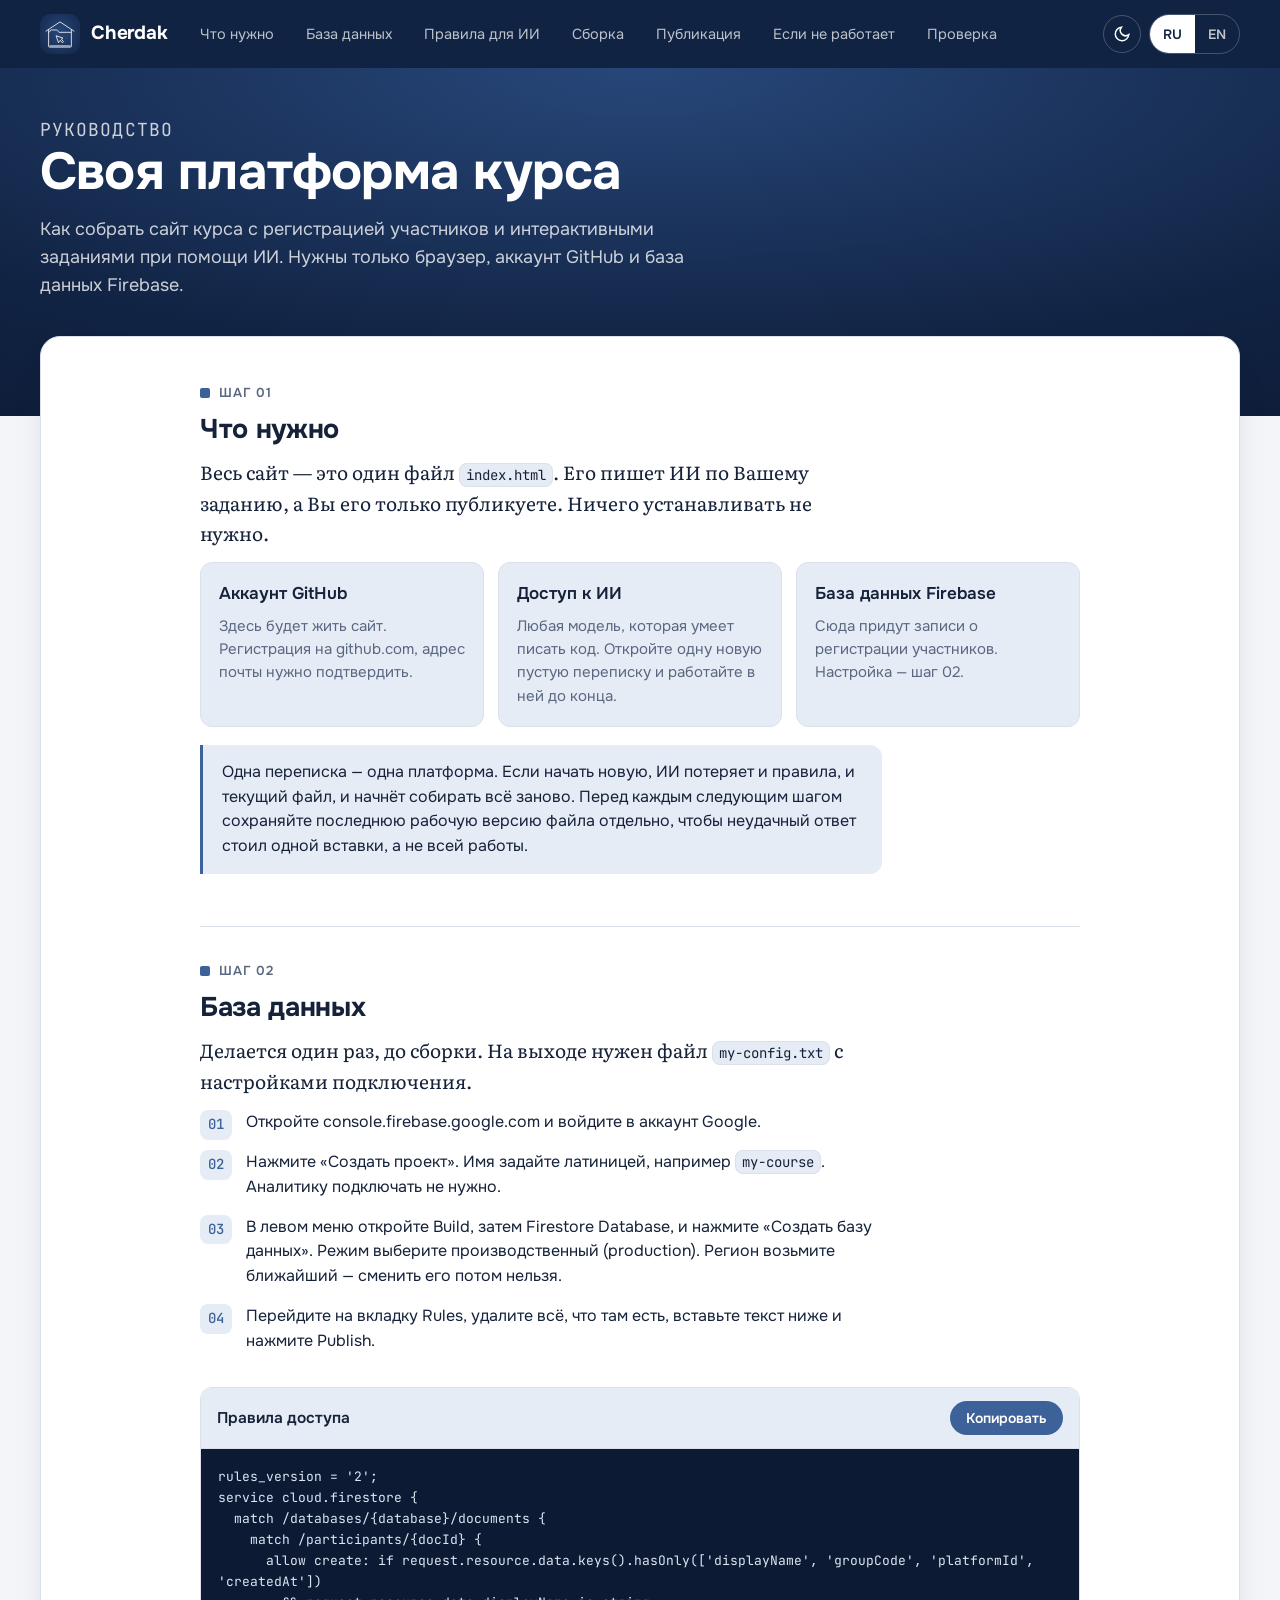
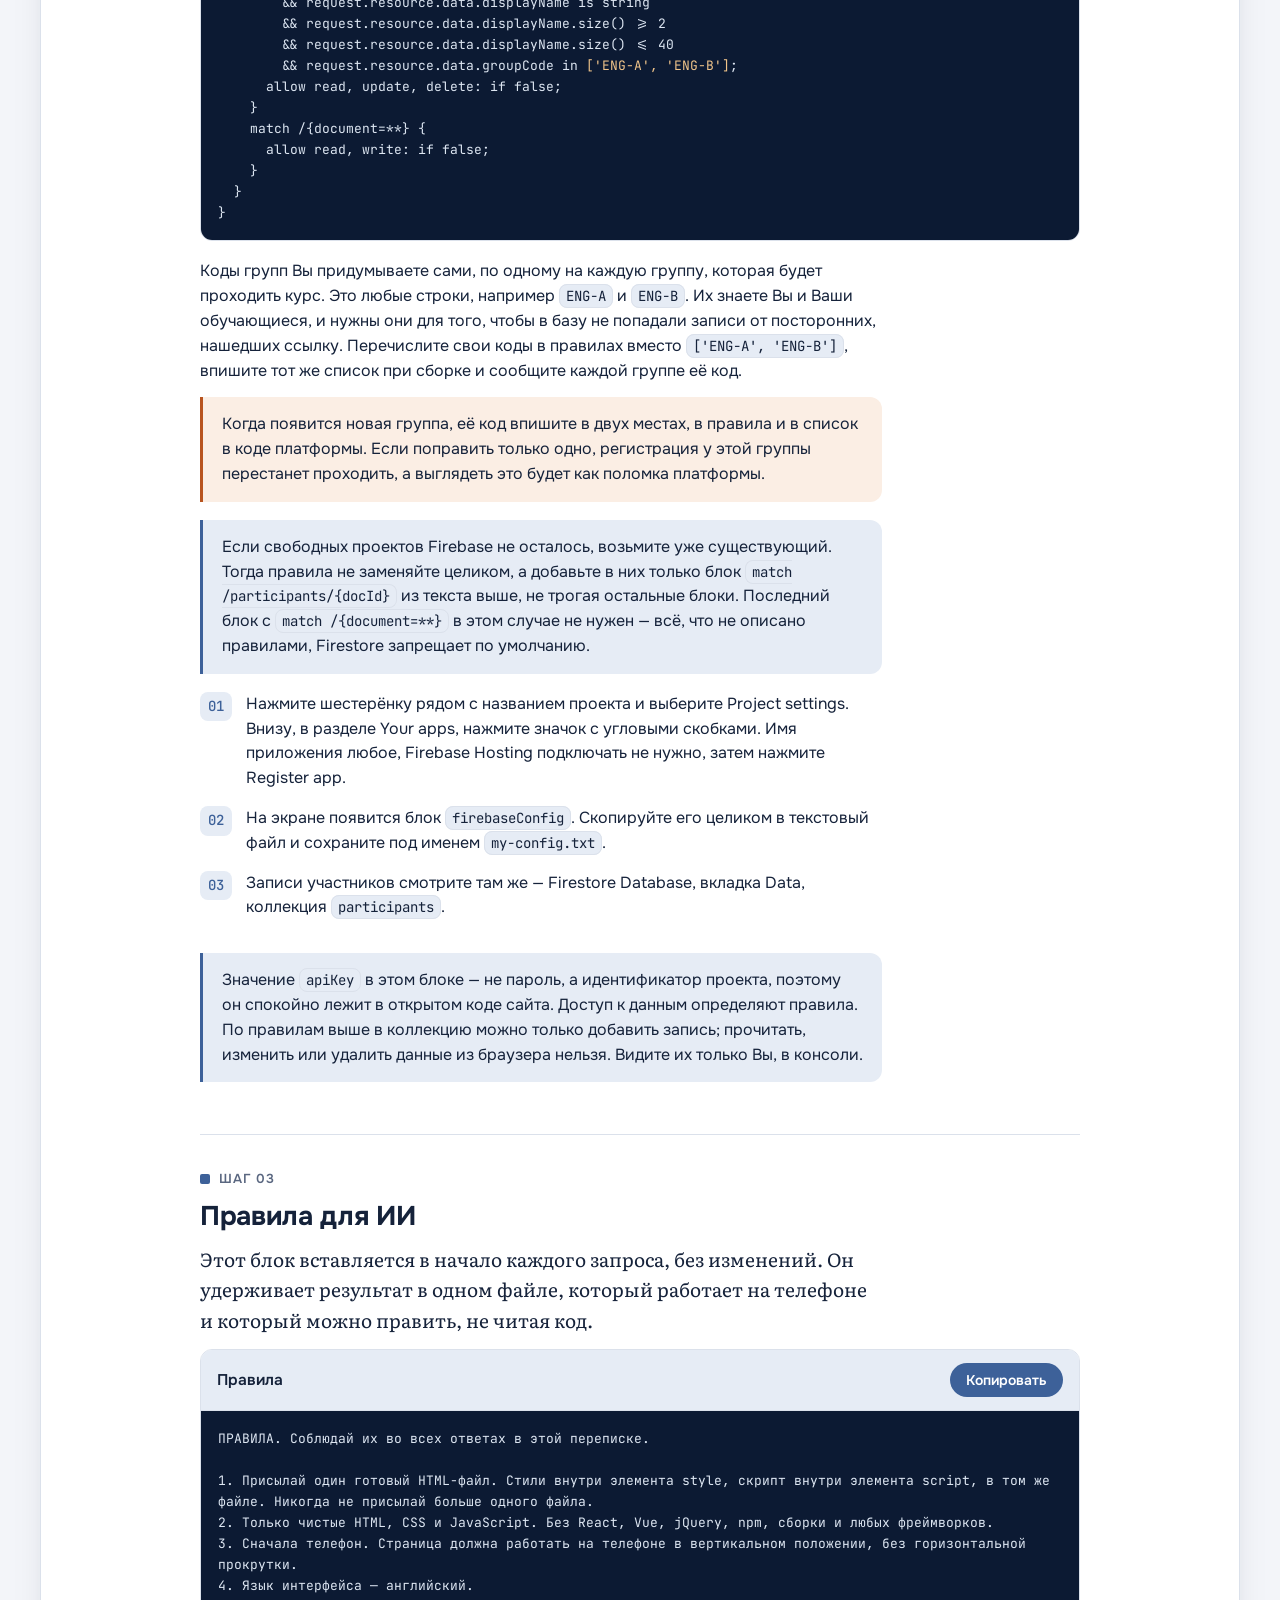
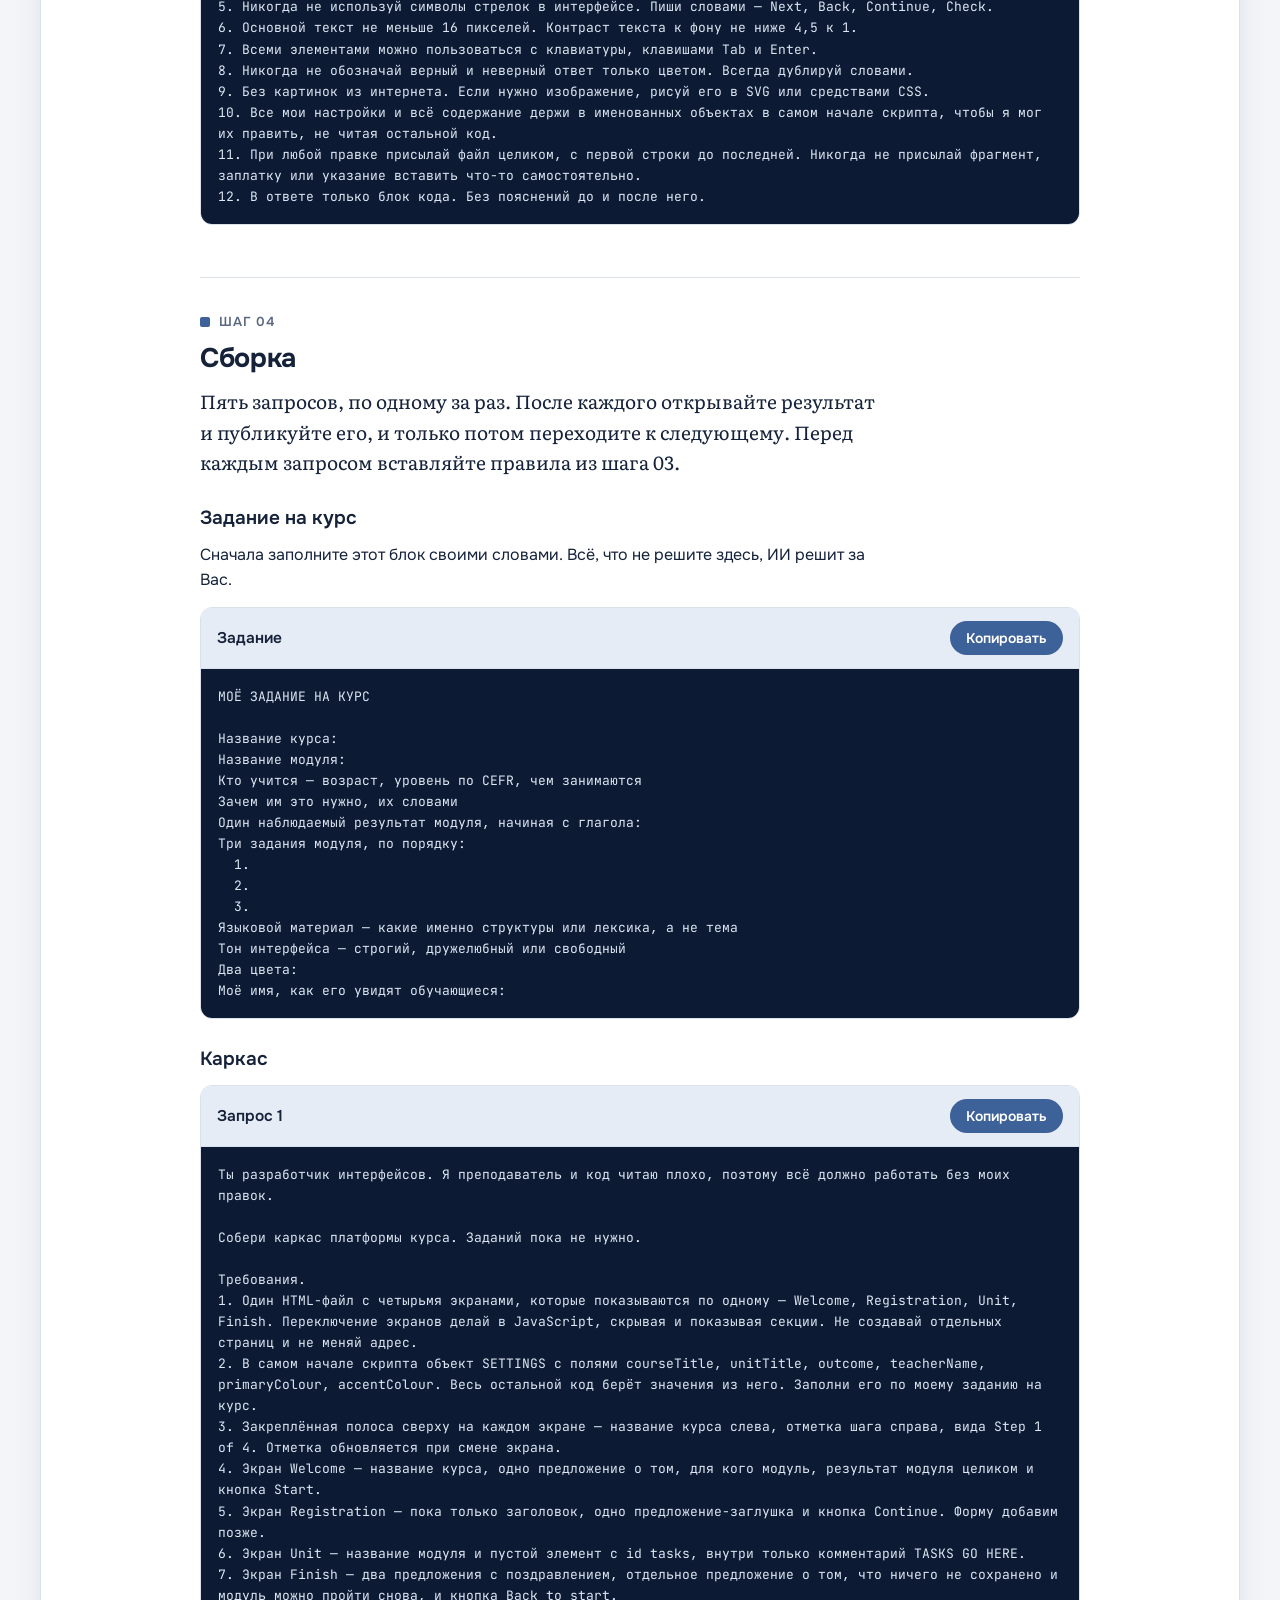
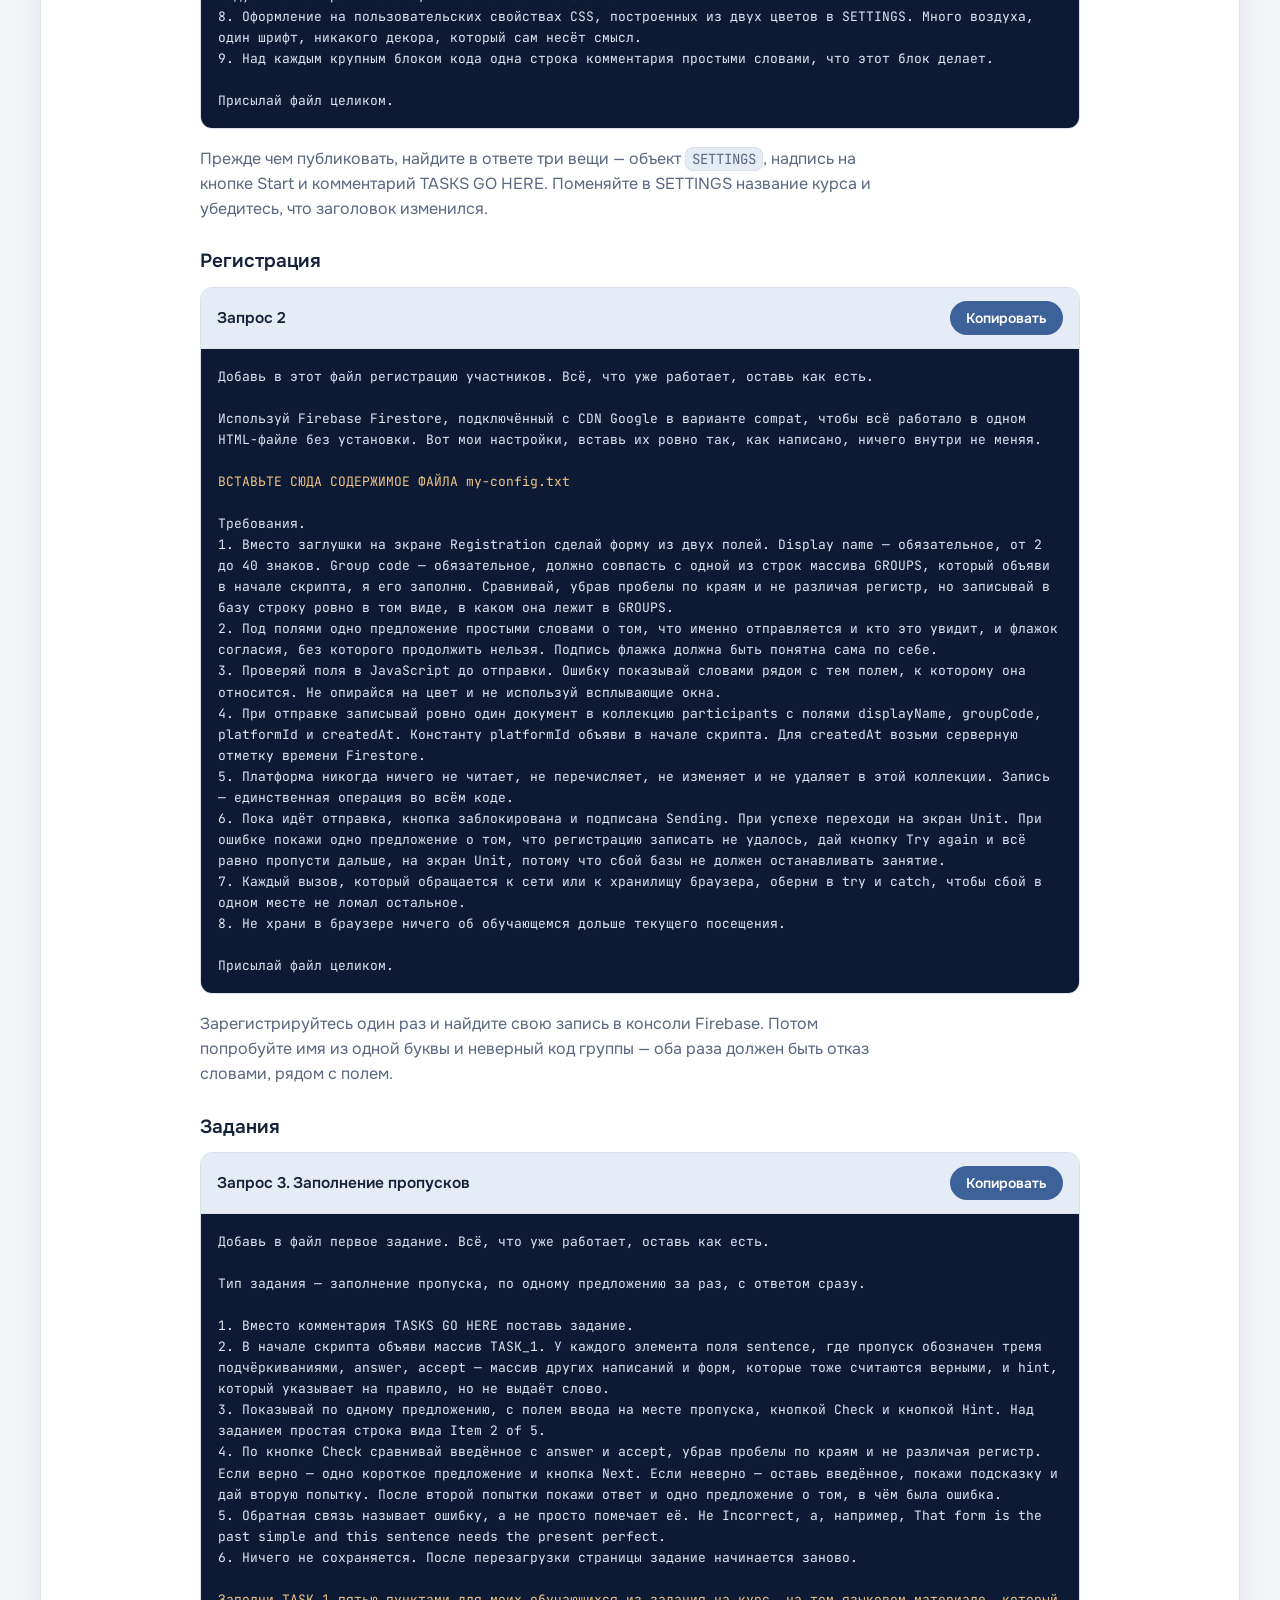
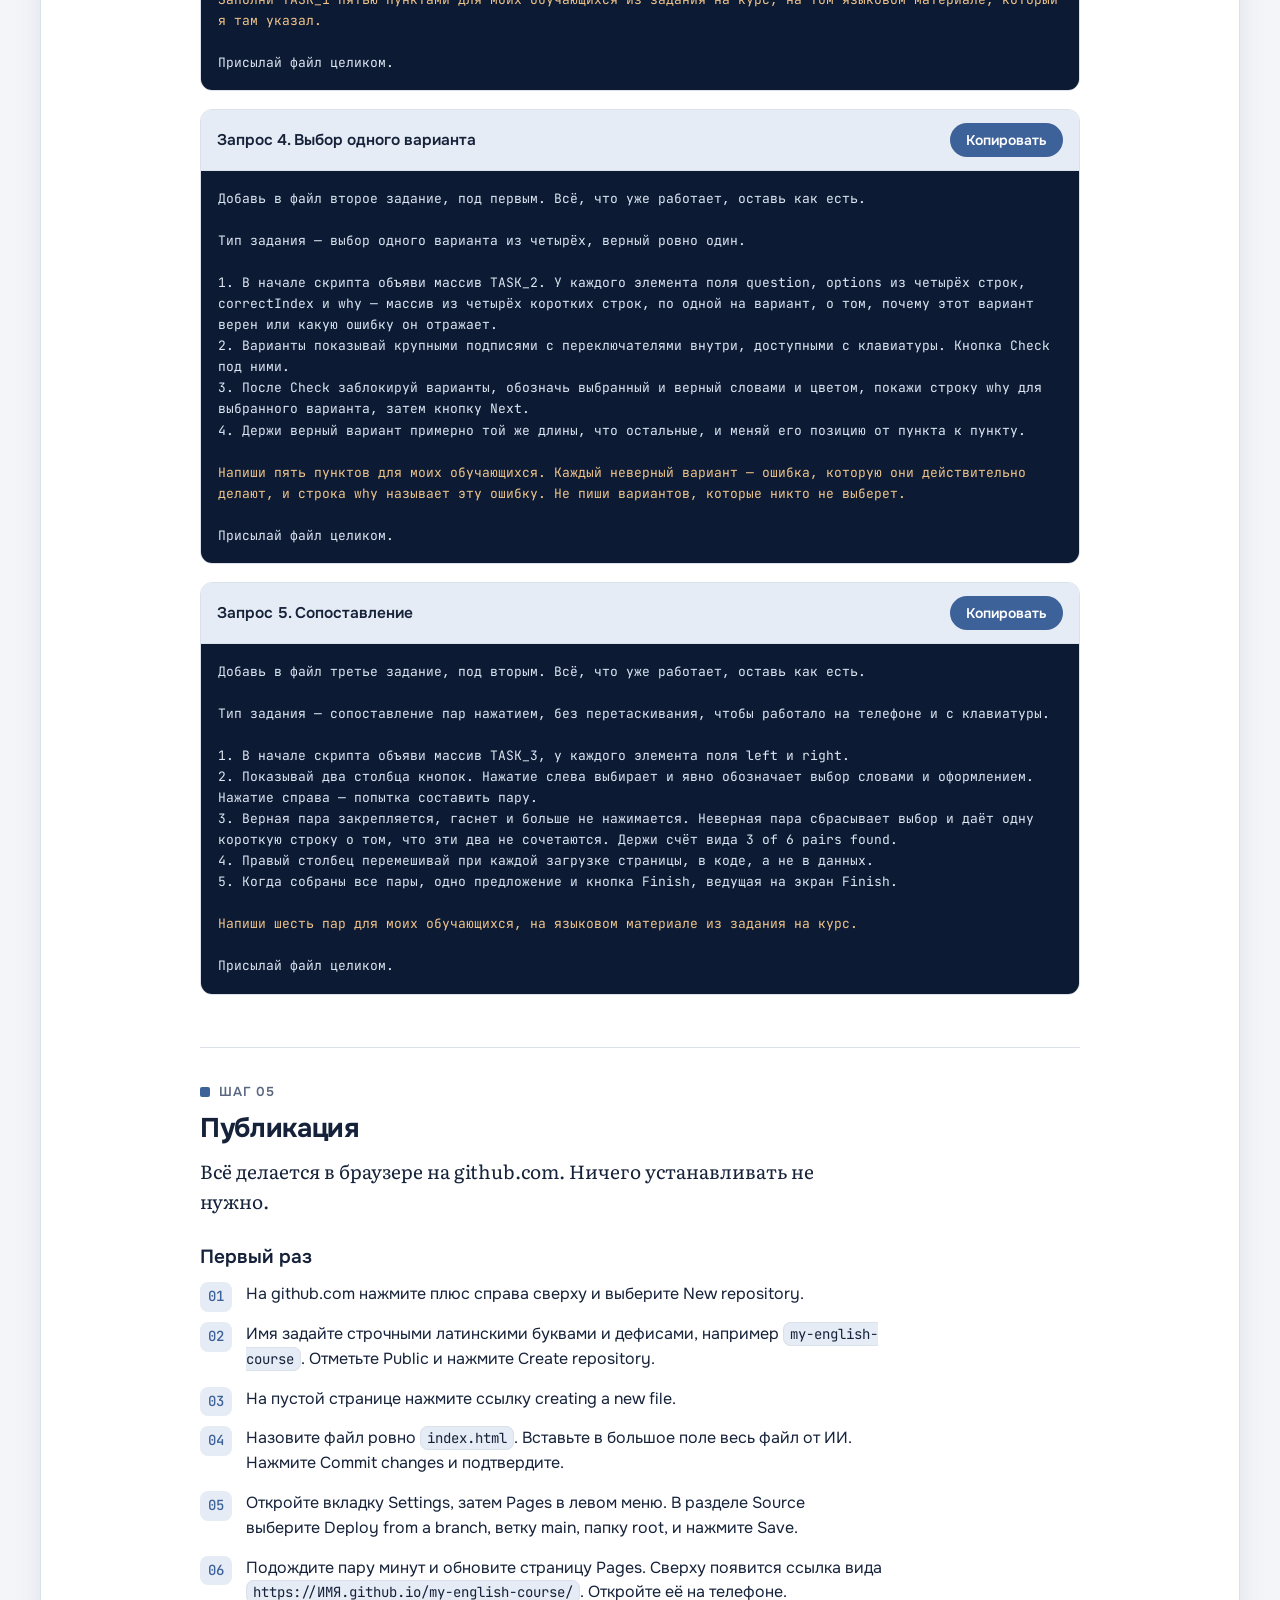
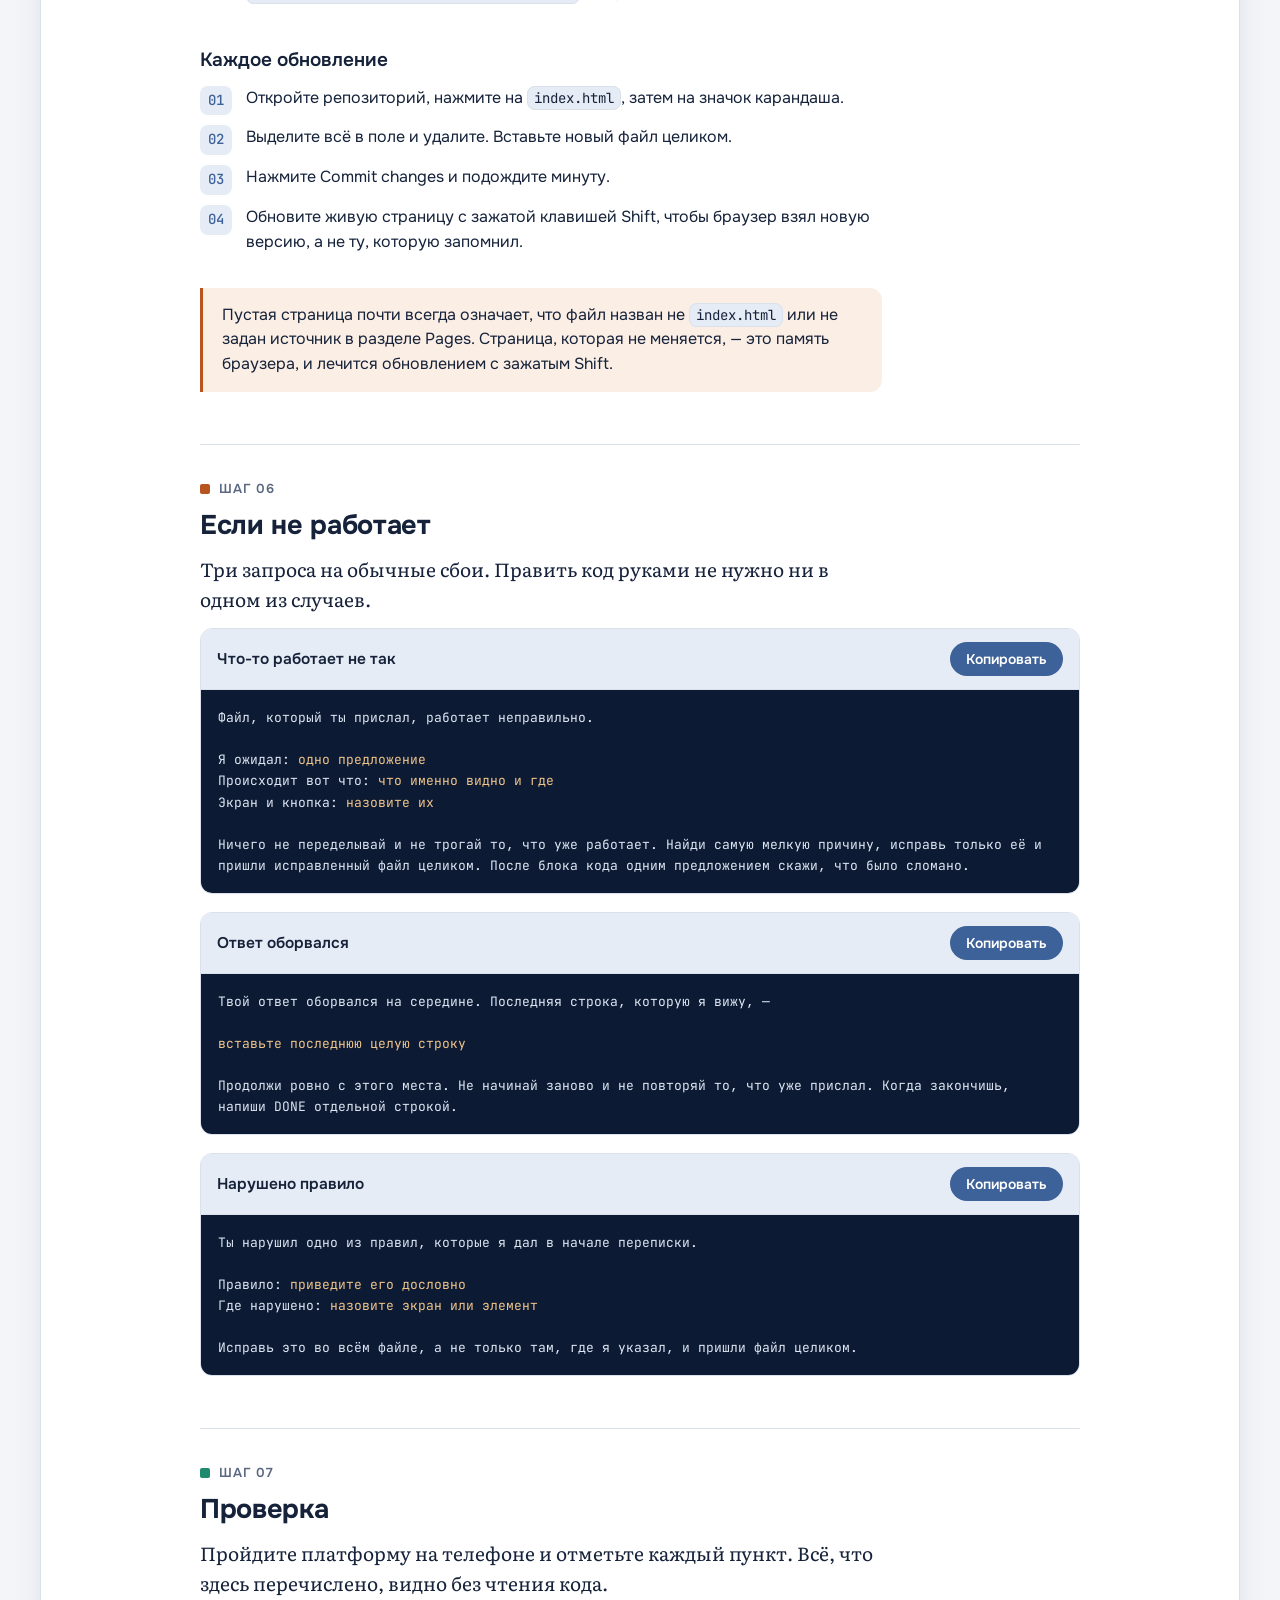
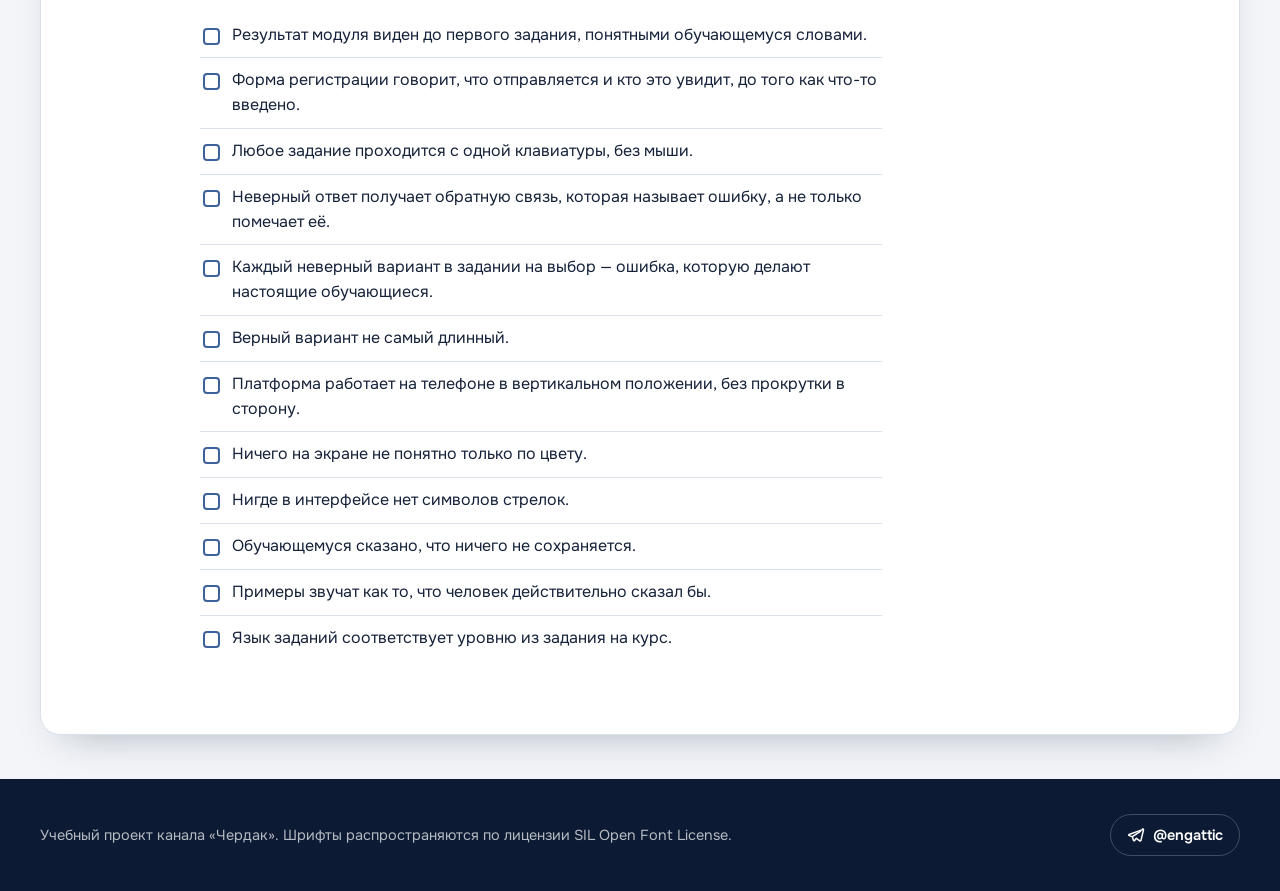
==== Claude outputs/svoya-platforma-odin-fail.html @ 3d52fd59 "Firebase Groups" ====
<!DOCTYPE html>
<html lang="ru" data-lang="ru">
<head>
<meta charset="utf-8">
<meta name="viewport" content="width=device-width, initial-scale=1">
<title>Своя платформа курса — Cherdak</title>
<meta name="description" content="Как собрать сайт курса с регистрацией участников и интерактивными заданиями при помощи ИИ. Учебный проект канала «Чердак», t.me/engattic.">
<meta name="theme-color" content="#14284A">
<meta property="og:title" content="Своя платформа курса — Cherdak">
<meta property="og:description" content="Как собрать сайт курса с регистрацией участников и интерактивными заданиями при помощи ИИ. Проект канала «Чердак», t.me/engattic.">
<meta property="og:image" content="[data-uri]">
<link rel="icon" href="[data-uri]" type="image/svg+xml">
<link rel="apple-touch-icon" href="[data-uri]">
<style>
/* Onest — интерфейс */
@font-face{font-family:"Onest";font-style:normal;font-weight:400;font-display:swap;
  src:url("[data-uri]") format("woff2");
  unicode-range:U+0301,U+0400-045F,U+0490-0491,U+04B0-04B1,U+2116}
@font-face{font-family:"Onest";font-style:normal;font-weight:400;font-display:swap;
  src:url("[data-uri]") format("woff2");
  unicode-range:U+0000-00FF,U+0131,U+0152-0153,U+02BB-02BC,U+02C6,U+02DA,U+02DC,U+0304,U+0308,U+0329,U+2000-206F,U+2074,U+20AC,U+2122,U+2212,U+2215,U+FEFF,U+FFFD}
@font-face{font-family:"Onest";font-style:normal;font-weight:600;font-display:swap;
  src:url("[data-uri]") format("woff2");
  unicode-range:U+0301,U+0400-045F,U+0490-0491,U+04B0-04B1,U+2116}
@font-face{font-family:"Onest";font-style:normal;font-weight:600;font-display:swap;
  src:url("[data-uri]") format("woff2");
  unicode-range:U+0000-00FF,U+0131,U+0152-0153,U+02BB-02BC,U+02C6,U+02DA,U+02DC,U+0304,U+0308,U+0329,U+2000-206F,U+2074,U+20AC,U+2122,U+2212,U+2215,U+FEFF,U+FFFD}
@font-face{font-family:"Onest";font-style:normal;font-weight:700;font-display:swap;
  src:url("[data-uri]") format("woff2");
  unicode-range:U+0301,U+0400-045F,U+0490-0491,U+04B0-04B1,U+2116}
@font-face{font-family:"Onest";font-style:normal;font-weight:700;font-display:swap;
  src:url("[data-uri]") format("woff2");
  unicode-range:U+0000-00FF,U+0131,U+0152-0153,U+02BB-02BC,U+02C6,U+02DA,U+02DC,U+0304,U+0308,U+0329,U+2000-206F,U+2074,U+20AC,U+2122,U+2212,U+2215,U+FEFF,U+FFFD}

/* Literata — чтение */
@font-face{font-family:"Literata";font-style:normal;font-weight:400;font-display:swap;
  src:url("[data-uri]") format("woff2");
  unicode-range:U+0301,U+0400-045F,U+0490-0491,U+04B0-04B1,U+2116}
@font-face{font-family:"Literata";font-style:normal;font-weight:400;font-display:swap;
  src:url("[data-uri]") format("woff2");
  unicode-range:U+0000-00FF,U+0131,U+0152-0153,U+02BB-02BC,U+02C6,U+02DA,U+02DC,U+0304,U+0308,U+0329,U+2000-206F,U+2074,U+20AC,U+2122,U+2212,U+2215,U+FEFF,U+FFFD}
@font-face{font-family:"Literata";font-style:normal;font-weight:600;font-display:swap;
  src:url("[data-uri]") format("woff2");
  unicode-range:U+0301,U+0400-045F,U+0490-0491,U+04B0-04B1,U+2116}
@font-face{font-family:"Literata";font-style:normal;font-weight:600;font-display:swap;
  src:url("[data-uri]") format("woff2");
  unicode-range:U+0000-00FF,U+0131,U+0152-0153,U+02BB-02BC,U+02C6,U+02DA,U+02DC,U+0304,U+0308,U+0329,U+2000-206F,U+2074,U+20AC,U+2122,U+2212,U+2215,U+FEFF,U+FFFD}

/* JetBrains Mono — код */
@font-face{font-family:"JetBrains Mono";font-style:normal;font-weight:400;font-display:swap;
  src:url("[data-uri]") format("woff2");
  unicode-range:U+0301,U+0400-045F,U+0490-0491,U+04B0-04B1,U+2116}
@font-face{font-family:"JetBrains Mono";font-style:normal;font-weight:400;font-display:swap;
  src:url("[data-uri]") format("woff2");
  unicode-range:U+0000-00FF,U+0131,U+0152-0153,U+02BB-02BC,U+02C6,U+02DA,U+02DC,U+0304,U+0308,U+0329,U+2000-206F,U+2074,U+20AC,U+2122,U+2212,U+2215,U+FEFF,U+FFFD}
@font-face{font-family:"JetBrains Mono";font-style:normal;font-weight:500;font-display:swap;
  src:url("[data-uri]") format("woff2");
  unicode-range:U+0301,U+0400-045F,U+0490-0491,U+04B0-04B1,U+2116}
@font-face{font-family:"JetBrains Mono";font-style:normal;font-weight:500;font-display:swap;
  src:url("[data-uri]") format("woff2");
  unicode-range:U+0000-00FF,U+0131,U+0152-0153,U+02BB-02BC,U+02C6,U+02DA,U+02DC,U+0304,U+0308,U+0329,U+2000-206F,U+2074,U+20AC,U+2122,U+2212,U+2215,U+FEFF,U+FFFD}

:root{
  color-scheme:light;
  --navy-950:#0c1a33; --navy-900:#112343; --navy-800:#16305a;
  --navy-700:#20406f; --navy-500:#3d6199; --navy-100:#e6ecf5;
  --paper:#f3f5f9; --card:#ffffff; --ink:#15223a; --muted:#5a6780;
  --line:#dbe1eb; --accent:#3d6199; --accent-ink:#ffffff; --soft:#e6ecf5;
  --good:#1f8a70; --good-bg:#e3f4ee; --warn:#b8541f; --warn-bg:#fbeee4;
  --try:#2f6fbd; --idea:#1f8a70; --check:#b8541f; --web:#7a4fc4;
  --ui:"Onest","Segoe UI",system-ui,-apple-system,Roboto,Arial,sans-serif;
  --read:"Literata",Georgia,"Times New Roman",serif;
  --mono:"JetBrains Mono",ui-monospace,Menlo,Consolas,monospace;
  --radius-lg:20px; --radius:12px; --radius-sm:8px;
  --wrap:1200px; --gutter:max(16px,calc((100% - var(--wrap)) / 2));
}
@media (prefers-color-scheme:dark){
  :root:not([data-theme="light"]){
    color-scheme:dark;
    --paper:#0b1528; --card:#12203a; --ink:#e7ecf5; --muted:#9aa8c0; --line:#23365a;
    --accent:#7fa6e0; --accent-ink:#0b1528; --soft:#1a2c4d;
    --good:#5fd1ae; --good-bg:#123a33; --warn:#f0a070; --warn-bg:#3d2618;
    --try:#7fb2f0; --idea:#5fd1ae; --check:#f0a070; --web:#b89af0;
  }
}
:root[data-theme="dark"]{
  color-scheme:dark;
  --paper:#0b1528; --card:#12203a; --ink:#e7ecf5; --muted:#9aa8c0; --line:#23365a;
  --accent:#7fa6e0; --accent-ink:#0b1528; --soft:#1a2c4d;
  --good:#5fd1ae; --good-bg:#123a33; --warn:#f0a070; --warn-bg:#3d2618;
  --try:#7fb2f0; --idea:#5fd1ae; --check:#f0a070; --web:#b89af0;
}

*{box-sizing:border-box}
html{scroll-behavior:smooth;scroll-padding-top:96px}
body{margin:0;background:var(--paper);color:var(--ink);font-family:var(--ui);
  font-size:16px;line-height:1.55;-webkit-font-smoothing:antialiased}
h1,h2,h3,h4{text-wrap:balance}
a{color:var(--accent)}

.skip{position:absolute;left:-9999px;top:0;background:var(--card);color:var(--ink);
  padding:10px 16px;border-radius:0 0 var(--radius) 0;z-index:200}
.skip:focus{left:0}
:focus-visible{outline:3px solid var(--accent);outline-offset:2px}

/* Шапка */
.topbar{position:sticky;top:0;z-index:100;background:var(--navy-900);
  min-height:68px;display:flex;align-items:center;padding:0 var(--gutter);gap:18px;flex-wrap:wrap}
.brand{display:flex;align-items:center;gap:11px;text-decoration:none;flex:0 0 auto;padding:14px 0}
.brand img{width:40px;height:40px;border-radius:10px;display:block}
.brand span{color:#fff;font-weight:700;font-size:19px;letter-spacing:-.01em}
.nav{display:flex;gap:4px;flex:1 1 auto;overflow-x:auto;scrollbar-width:none}
.nav::-webkit-scrollbar{display:none}
.nav a{flex:0 0 auto;color:rgba(255,255,255,.72);text-decoration:none;font-size:14.5px;
  font-weight:500;padding:8px 14px;border-radius:999px;white-space:nowrap}
.nav a:hover{color:#fff;background:rgba(255,255,255,.14)}
.tools{display:flex;align-items:center;gap:8px;flex:0 0 auto;padding:12px 0}
.icon-btn{width:38px;height:38px;border-radius:50%;border:1px solid rgba(255,255,255,.22);
  background:transparent;color:#fff;cursor:pointer;display:grid;place-items:center;padding:0}
.icon-btn:hover{background:rgba(255,255,255,.14)}
.lang{display:flex;border:1px solid rgba(255,255,255,.22);border-radius:999px;overflow:hidden}
.lang button{background:transparent;border:none;color:rgba(255,255,255,.72);cursor:pointer;
  font:600 13.5px var(--ui);padding:9px 13px;min-height:38px}
.lang button[aria-pressed="true"]{background:#fff;color:var(--navy-900)}
@media (max-width:960px){
  .topbar{align-items:stretch}
  .brand{order:1} .tools{order:2;margin-left:auto} .nav{order:3;flex-basis:100%;padding-bottom:10px}
}
@media (max-width:560px){.brand span{display:none}}

/* Тёмно-синяя шапка страницы */
.hero{background:radial-gradient(120% 140% at 50% 0%,#27477a 0%,var(--navy-900) 60%,var(--navy-950) 100%);
  padding:48px var(--gutter) 116px;color:#fff}
.hero h1{font-size:clamp(30px,4.6vw,52px);line-height:1.08;font-weight:700;
  letter-spacing:-.015em;margin:0 0 16px;max-width:20ch}
.hero p{font-size:18px;color:rgba(255,255,255,.78);margin:0;max-width:56ch}
.eyebrow{font-family:var(--mono);font-size:13px;letter-spacing:.06em;text-transform:uppercase;
  color:rgba(255,255,255,.62);margin:0 0 14px}

/* Белый лист */
.sheet{margin:-80px var(--gutter) 0;background:var(--card);border:1px solid var(--line);
  border-radius:var(--radius-lg);padding:clamp(20px,4vw,40px);
  box-shadow:0 20px 40px -24px rgba(12,26,51,.35);position:relative}
.sheet>section{max-width:880px;margin:0 auto;padding:34px 0;border-top:1px solid var(--line)}
.sheet>section:first-child{border-top:none;padding-top:6px}
.kind{display:flex;align-items:center;gap:9px;margin:0 0 10px}
.kind i{width:10px;height:10px;border-radius:2px;background:var(--try);display:block;flex:0 0 auto}
.kind b{font-size:13px;letter-spacing:.06em;text-transform:uppercase;font-weight:600;color:var(--muted)}
.kind.idea i{background:var(--idea)} .kind.check i{background:var(--check)}
.kind.web i{background:var(--web)} .kind.num i{background:var(--accent)}
h2{font-size:27px;line-height:1.2;font-weight:700;letter-spacing:-.012em;margin:0 0 12px}
h3{font-size:19px;font-weight:600;margin:26px 0 10px}
.sheet p{margin:0 0 14px;max-width:62ch}
.lead{font-family:var(--read);font-size:19px;line-height:1.6;color:var(--ink)}
.muted{color:var(--muted)}
ul.pts,ol.pts{margin:0 0 16px;padding-left:22px;max-width:62ch}
ul.pts li,ol.pts li{margin-bottom:8px}
ul.pts li::marker,ol.pts li::marker{color:var(--accent)}

/* Карточки */
.cards{display:grid;grid-template-columns:repeat(auto-fill,minmax(248px,1fr));gap:14px;margin:0 0 18px}
.c{background:var(--soft);border:1px solid var(--line);border-radius:var(--radius);padding:18px}
.c h4{margin:0 0 7px;font-size:17px;font-weight:600}
.c p{margin:0;font-size:15px;color:var(--muted);max-width:none}

/* Шаги */
ol.steps{counter-reset:s;list-style:none;margin:0 0 18px;padding:0;max-width:62ch}
ol.steps>li{counter-increment:s;position:relative;padding:0 0 15px 46px}
ol.steps>li::before{content:counter(s,decimal-leading-zero);position:absolute;left:0;top:0;
  font-family:var(--mono);font-size:14px;font-weight:500;color:var(--accent);
  background:var(--soft);border-radius:var(--radius-sm);padding:4px 8px}

/* Код и промпты */
.block{border:1px solid var(--line);border-radius:var(--radius);overflow:hidden;margin:0 0 18px}
.block-head{display:flex;align-items:center;justify-content:space-between;gap:12px;
  padding:13px 16px;background:var(--soft);border-bottom:1px solid var(--line);flex-wrap:wrap}
.block-head b{font-size:15.5px;font-weight:600}
pre{margin:0;padding:17px;background:var(--navy-950);color:#dde6f2;font-family:var(--mono);
  font-size:13px;line-height:1.62;overflow-x:auto;white-space:pre-wrap;word-break:break-word}
pre .fill{color:#f0c48a}
code{font-family:var(--mono);font-size:14px;background:var(--soft);padding:2px 6px;
  border-radius:var(--radius-sm);border:1px solid var(--line)}

/* Кнопки */
.btn{min-height:44px;padding:0 20px;border-radius:999px;border:1px solid transparent;
  background:var(--accent);color:var(--accent-ink);font:600 15px var(--ui);cursor:pointer}
.btn:hover{filter:brightness(1.08)}
.btn-sm{min-height:34px;padding:0 15px;font-size:14px}
.btn.ghost{background:transparent;border-color:var(--line);color:var(--ink)}
.btn.ok{background:var(--good);color:#fff}

/* Заметки */
.note{border-left:3px solid var(--accent);background:var(--soft);padding:15px 19px;
  border-radius:0 var(--radius) var(--radius) 0;margin:0 0 18px;max-width:62ch}
.note p:last-child{margin-bottom:0}
.note.warn{border-left-color:var(--warn);background:var(--warn-bg)}

/* Чек-лист */
ul.cl{list-style:none;margin:0;padding:0;max-width:62ch}
ul.cl li{position:relative;padding:10px 0 10px 32px;border-bottom:1px solid var(--line)}
ul.cl li:last-child{border-bottom:none}
ul.cl li::before{content:"";position:absolute;left:3px;top:15px;width:13px;height:13px;
  border:2px solid var(--accent);border-radius:4px}

/* Подвал */
.footer{background:var(--navy-950);color:rgba(255,255,255,.7);margin-top:44px;
  padding:30px var(--gutter);display:flex;gap:16px;align-items:center;
  justify-content:space-between;flex-wrap:wrap;font-size:14.5px}
.footer a.tg{display:inline-flex;align-items:center;gap:8px;text-decoration:none;color:#fff;
  border:1px solid rgba(255,255,255,.22);border-radius:999px;padding:9px 16px;font-weight:600}
.footer a.tg:hover{background:rgba(255,255,255,.12)}

/* Двуязычие */
:root[data-lang="en"] [data-l="ru"]{display:none}
:root:not([data-lang="en"]) [data-l="en"]{display:none}

@media (prefers-reduced-motion:reduce){*{transition:none!important;animation:none!important}
  html{scroll-behavior:auto}}
@media (max-width:640px){
  .hero{padding:36px var(--gutter) 100px}
  .sheet>section{padding:28px 0}
  h2{font-size:23px} .lead{font-size:17px} pre{font-size:12.5px;padding:14px}
}

</style>
<script>
  try{
    var t=localStorage.getItem('cherdak-platform-theme');
    if(t){document.documentElement.dataset.theme=t;}
    var l=localStorage.getItem('cherdak-platform-lang');
    if(l){document.documentElement.dataset.lang=l;document.documentElement.lang=l;}
  }catch(e){}
</script>
</head>
<body>
<a class="skip" href="#view"><span data-l="ru">К содержанию</span><span data-l="en">Skip to content</span></a>

<header class="topbar">
  <a class="brand" href="#view"><img src="[data-uri]" alt=""><span>Cherdak</span></a>
  <nav class="nav" aria-label="Разделы">
    <a href="#need"><span data-l="ru">Что нужно</span><span data-l="en">What you need</span></a>
    <a href="#db"><span data-l="ru">База данных</span><span data-l="en">Database</span></a>
    <a href="#rules"><span data-l="ru">Правила для ИИ</span><span data-l="en">Rules for the AI</span></a>
    <a href="#build"><span data-l="ru">Сборка</span><span data-l="en">Building</span></a>
    <a href="#publish"><span data-l="ru">Публикация</span><span data-l="en">Publishing</span></a>
    <a href="#fix"><span data-l="ru">Если не работает</span><span data-l="en">If it breaks</span></a>
    <a href="#check"><span data-l="ru">Проверка</span><span data-l="en">Final check</span></a>
  </nav>
  <div class="tools">
    <button class="icon-btn" id="theme" type="button" aria-label="Сменить тему">
      <svg width="18" height="18" viewBox="0 0 24 24" fill="none" stroke="currentColor" stroke-width="2" stroke-linecap="round"><path d="M21 12.8A9 9 0 1 1 11.2 3a7 7 0 0 0 9.8 9.8z"/></svg>
    </button>
    <div class="lang" role="group" aria-label="Язык">
      <button type="button" data-set="ru" aria-pressed="true">RU</button>
      <button type="button" data-set="en" aria-pressed="false">EN</button>
    </div>
  </div>
</header>

<div class="hero">
  <p class="eyebrow" data-l="ru">Руководство</p>
  <p class="eyebrow" data-l="en">Guide</p>
  <h1 data-l="ru">Своя платформа курса</h1>
  <h1 data-l="en">Your own course platform</h1>
  <p data-l="ru">Как собрать сайт курса с регистрацией участников и интерактивными заданиями при помощи ИИ. Нужны только браузер, аккаунт GitHub и база данных Firebase.</p>
  <p data-l="en">How to build a course website with participant registration and interactive tasks using AI. All you need is a browser, a GitHub account and a Firebase database.</p>
</div>

<main id="view" class="sheet" tabindex="-1">

<section id="need">
  <div data-l="ru">
    <div class="kind num"><i></i><b>Шаг 01</b></div>
    <h2>Что нужно</h2>
    <p class="lead">Весь сайт — это один файл <code>index.html</code>. Его пишет ИИ по Вашему заданию, а Вы его только публикуете. Ничего устанавливать не нужно.</p>
    <div class="cards">
      <div class="c"><h4>Аккаунт GitHub</h4><p>Здесь будет жить сайт. Регистрация на github.com, адрес почты нужно подтвердить.</p></div>
      <div class="c"><h4>Доступ к ИИ</h4><p>Любая модель, которая умеет писать код. Откройте одну новую пустую переписку и работайте в ней до конца.</p></div>
      <div class="c"><h4>База данных Firebase</h4><p>Сюда придут записи о регистрации участников. Настройка — шаг 02.</p></div>
    </div>
    <div class="note"><p>Одна переписка — одна платформа. Если начать новую, ИИ потеряет и правила, и текущий файл, и начнёт собирать всё заново. Перед каждым следующим шагом сохраняйте последнюю рабочую версию файла отдельно, чтобы неудачный ответ стоил одной вставки, а не всей работы.</p></div>
  </div>
  <div data-l="en">
    <div class="kind num"><i></i><b>Step 01</b></div>
    <h2>What you need</h2>
    <p class="lead">The whole website is a single <code>index.html</code> file. The AI writes it from your brief and you simply publish it. Nothing has to be installed.</p>
    <div class="cards">
      <div class="c"><h4>A GitHub account</h4><p>This is where the site will live. Sign up at github.com and confirm your e-mail address.</p></div>
      <div class="c"><h4>Access to an AI</h4><p>Any model that writes code. Open one new empty conversation and stay in it to the end.</p></div>
      <div class="c"><h4>A Firebase database</h4><p>This is where registration records arrive. Setting it up is step 02.</p></div>
    </div>
    <div class="note"><p>One conversation per platform. Starting a new one loses both the rules and the current file, and the AI begins again from nothing. Before each new step, save the last working version of the file somewhere separate, so a bad answer costs you one paste rather than the whole build.</p></div>
  </div>
</section>

<section id="db">
  <div data-l="ru">
    <div class="kind num"><i></i><b>Шаг 02</b></div>
    <h2>База данных</h2>
    <p class="lead">Делается один раз, до сборки. На выходе нужен файл <code>my-config.txt</code> с настройками подключения.</p>
    <ol class="steps">
      <li>Откройте console.firebase.google.com и войдите в аккаунт Google.</li>
      <li>Нажмите «Создать проект». Имя задайте латиницей, например <code>my-course</code>. Аналитику подключать не нужно.</li>
      <li>В левом меню откройте Build, затем Firestore Database, и нажмите «Создать базу данных». Режим выберите производственный (production). Регион возьмите ближайший — сменить его потом нельзя.</li>
      <li>Перейдите на вкладку Rules, удалите всё, что там есть, вставьте текст ниже и нажмите Publish.</li>
    </ol>
    <div class="block">
      <div class="block-head"><b>Правила доступа</b><button class="btn btn-sm copy" type="button">Копировать</button></div>
      <pre>rules_version = '2';
service cloud.firestore {
  match /databases/{database}/documents {
    match /participants/{docId} {
      allow create: if request.resource.data.keys().hasOnly(['displayName', 'groupCode', 'platformId', 'createdAt'])
        &amp;&amp; request.resource.data.displayName is string
        &amp;&amp; request.resource.data.displayName.size() &gt;= 2
        &amp;&amp; request.resource.data.displayName.size() &lt;= 40
        &amp;&amp; request.resource.data.groupCode in <span class="fill">['ENG-A', 'ENG-B']</span>;
      allow read, update, delete: if false;
    }
    match /{document=**} {
      allow read, write: if false;
    }
  }
}</pre>
    </div>
    <p>Коды групп Вы придумываете сами, по одному на каждую группу, которая будет проходить курс. Это любые строки, например <code>ENG-A</code> и <code>ENG-B</code>. Их знаете Вы и Ваши обучающиеся, и нужны они для того, чтобы в базу не попадали записи от посторонних, нашедших ссылку. Перечислите свои коды в правилах вместо <code>['ENG-A', 'ENG-B']</code>, впишите тот же список при сборке и сообщите каждой группе её код.</p>
    <div class="note warn"><p>Когда появится новая группа, её код впишите в двух местах, в правила и в список в коде платформы. Если поправить только одно, регистрация у этой группы перестанет проходить, а выглядеть это будет как поломка платформы.</p></div>
    <div class="note"><p>Если свободных проектов Firebase не осталось, возьмите уже существующий. Тогда правила не заменяйте целиком, а добавьте в них только блок <code>match /participants/{docId}</code> из текста выше, не трогая остальные блоки. Последний блок с <code>match /{document=**}</code> в этом случае не нужен — всё, что не описано правилами, Firestore запрещает по умолчанию.</p></div>
    <ol class="steps" start="5">
      <li>Нажмите шестерёнку рядом с названием проекта и выберите Project settings. Внизу, в разделе Your apps, нажмите значок с угловыми скобками. Имя приложения любое, Firebase Hosting подключать не нужно, затем нажмите Register app.</li>
      <li>На экране появится блок <code>firebaseConfig</code>. Скопируйте его целиком в текстовый файл и сохраните под именем <code>my-config.txt</code>.</li>
      <li>Записи участников смотрите там же — Firestore Database, вкладка Data, коллекция <code>participants</code>.</li>
    </ol>
    <div class="note"><p>Значение <code>apiKey</code> в этом блоке — не пароль, а идентификатор проекта, поэтому он спокойно лежит в открытом коде сайта. Доступ к данным определяют правила. По правилам выше в коллекцию можно только добавить запись; прочитать, изменить или удалить данные из браузера нельзя. Видите их только Вы, в консоли.</p></div>
  </div>
  <div data-l="en">
    <div class="kind num"><i></i><b>Step 02</b></div>
    <h2>The database</h2>
    <p class="lead">Done once, before building. What you need at the end is a <code>my-config.txt</code> file holding the connection settings.</p>
    <ol class="steps">
      <li>Open console.firebase.google.com and sign in with a Google account.</li>
      <li>Click Create a project. Give it a plain name such as <code>my-course</code>. Analytics is not needed.</li>
      <li>In the left menu open Build, then Firestore Database, and click Create database. Choose production mode. Pick the region closest to you — it cannot be changed later.</li>
      <li>Open the Rules tab, delete everything in it, paste the text below and click Publish.</li>
    </ol>
    <div class="block">
      <div class="block-head"><b>Security rules</b><button class="btn btn-sm copy" type="button">Copy</button></div>
      <pre>rules_version = '2';
service cloud.firestore {
  match /databases/{database}/documents {
    match /participants/{docId} {
      allow create: if request.resource.data.keys().hasOnly(['displayName', 'groupCode', 'platformId', 'createdAt'])
        &amp;&amp; request.resource.data.displayName is string
        &amp;&amp; request.resource.data.displayName.size() &gt;= 2
        &amp;&amp; request.resource.data.displayName.size() &lt;= 40
        &amp;&amp; request.resource.data.groupCode in <span class="fill">['ENG-A', 'ENG-B']</span>;
      allow read, update, delete: if false;
    }
    match /{document=**} {
      allow read, write: if false;
    }
  }
}</pre>
    </div>
    <p>You invent the group codes yourself, one for each group that will take the course. They are any strings, for example <code>ENG-A</code> and <code>ENG-B</code>. You and your learners know them, and their purpose is to keep records from strangers who find the link out of your database. List your own codes in the rules in place of <code>['ENG-A', 'ENG-B']</code>, put the same list in when building, and tell each group its code.</p>
    <div class="note warn"><p>When a new group appears, add its code in two places, the rules and the list in the platform code. If you change only one of them, registration stops working for that group, and it looks like a broken platform.</p></div>
    <div class="note"><p>If you have no free Firebase projects left, use an existing one. In that case do not replace the rules wholesale; add only the <code>match /participants/{docId}</code> block from the text above, leaving the other blocks untouched. The final <code>match /{document=**}</code> block is then unnecessary, because Firestore denies anything the rules do not describe.</p></div>
    <ol class="steps" start="5">
      <li>Click the gear icon next to the project name and choose Project settings. At the bottom, under Your apps, click the angle brackets icon. Any app name will do, Firebase Hosting is not needed, then click Register app.</li>
      <li>A <code>firebaseConfig</code> block appears on screen. Copy the whole of it into a text file and save it as <code>my-config.txt</code>.</li>
      <li>Registration records are in the same console — Firestore Database, the Data tab, the <code>participants</code> collection.</li>
    </ol>
    <div class="note"><p>The <code>apiKey</code> value in that block is not a password but a project identifier, which is why it can sit openly in the site's code. Access is decided by the rules. Under the rules above a record can only be added to the collection; nothing can be read, changed or deleted from a browser. You are the only one who sees the records, in the console.</p></div>
  </div>
</section>

<section id="rules">
  <div data-l="ru">
    <div class="kind num"><i></i><b>Шаг 03</b></div>
    <h2>Правила для ИИ</h2>
    <p class="lead">Этот блок вставляется в начало каждого запроса, без изменений. Он удерживает результат в одном файле, который работает на телефоне и который можно править, не читая код.</p>
    <div class="block">
      <div class="block-head"><b>Правила</b><button class="btn btn-sm copy" type="button">Копировать</button></div>
      <pre>ПРАВИЛА. Соблюдай их во всех ответах в этой переписке.

1. Присылай один готовый HTML-файл. Стили внутри элемента style, скрипт внутри элемента script, в том же файле. Никогда не присылай больше одного файла.
2. Только чистые HTML, CSS и JavaScript. Без React, Vue, jQuery, npm, сборки и любых фреймворков.
3. Сначала телефон. Страница должна работать на телефоне в вертикальном положении, без горизонтальной прокрутки.
4. Язык интерфейса — английский.
5. Никогда не используй символы стрелок в интерфейсе. Пиши словами — Next, Back, Continue, Check.
6. Основной текст не меньше 16 пикселей. Контраст текста к фону не ниже 4,5 к 1.
7. Всеми элементами можно пользоваться с клавиатуры, клавишами Tab и Enter.
8. Никогда не обозначай верный и неверный ответ только цветом. Всегда дублируй словами.
9. Без картинок из интернета. Если нужно изображение, рисуй его в SVG или средствами CSS.
10. Все мои настройки и всё содержание держи в именованных объектах в самом начале скрипта, чтобы я мог их править, не читая остальной код.
11. При любой правке присылай файл целиком, с первой строки до последней. Никогда не присылай фрагмент, заплатку или указание вставить что-то самостоятельно.
12. В ответе только блок кода. Без пояснений до и после него.</pre>
    </div>
  </div>
  <div data-l="en">
    <div class="kind num"><i></i><b>Step 03</b></div>
    <h2>Rules for the AI</h2>
    <p class="lead">This block goes at the start of every request, unchanged. It keeps the result in one file that works on a phone and that you can edit without reading the code.</p>
    <div class="block">
      <div class="block-head"><b>Rules</b><button class="btn btn-sm copy" type="button">Copy</button></div>
      <pre>RULES. Apply all of these to every answer in this conversation.

1. Return one complete HTML file. The CSS inside a style element and the JavaScript inside a script element, in that same file. Never give me more than one file.
2. Plain HTML, CSS and JavaScript only. No React, Vue, jQuery, npm, build step or frameworks of any kind.
3. Mobile first. It must work on a phone held upright, with no horizontal scrolling.
4. The interface language is English.
5. Never use arrow characters in the interface. Use words such as Next, Back, Continue, Check.
6. Body text at least 16 pixels. Text contrast at least 4.5 to 1 against its background.
7. Every control must be usable with the keyboard alone, with Tab and Enter.
8. Never mark an answer right or wrong by colour alone. Always say it in words as well.
9. No images from the internet. If a picture is needed, draw it in SVG or with CSS.
10. Keep all of my settings and all content in named objects at the very start of the script, so that I can edit them without reading the rest of the code.
11. Whenever you change anything, return the whole file again, from the first line to the last. Never send a fragment, a patch, or an instruction to insert something myself.
12. Answer with the code block only. No explanation before or after it.</pre>
    </div>
  </div>
</section>

<section id="build">
  <div data-l="ru">
    <div class="kind num"><i></i><b>Шаг 04</b></div>
    <h2>Сборка</h2>
    <p class="lead">Пять запросов, по одному за раз. После каждого открывайте результат и публикуйте его, и только потом переходите к следующему. Перед каждым запросом вставляйте правила из шага 03.</p>

    <h3>Задание на курс</h3>
    <p>Сначала заполните этот блок своими словами. Всё, что не решите здесь, ИИ решит за Вас.</p>
    <div class="block">
      <div class="block-head"><b>Задание</b><button class="btn btn-sm copy" type="button">Копировать</button></div>
      <pre>МОЁ ЗАДАНИЕ НА КУРС

Название курса:
Название модуля:
Кто учится — возраст, уровень по CEFR, чем занимаются
Зачем им это нужно, их словами
Один наблюдаемый результат модуля, начиная с глагола:
Три задания модуля, по порядку:
  1.
  2.
  3.
Языковой материал — какие именно структуры или лексика, а не тема
Тон интерфейса — строгий, дружелюбный или свободный
Два цвета:
Моё имя, как его увидят обучающиеся:</pre>
    </div>

    <h3>Каркас</h3>
    <div class="block">
      <div class="block-head"><b>Запрос 1</b><button class="btn btn-sm copy" type="button">Копировать</button></div>
      <pre>Ты разработчик интерфейсов. Я преподаватель и код читаю плохо, поэтому всё должно работать без моих правок.

Собери каркас платформы курса. Заданий пока не нужно.

Требования.
1. Один HTML-файл с четырьмя экранами, которые показываются по одному — Welcome, Registration, Unit, Finish. Переключение экранов делай в JavaScript, скрывая и показывая секции. Не создавай отдельных страниц и не меняй адрес.
2. В самом начале скрипта объект SETTINGS с полями courseTitle, unitTitle, outcome, teacherName, primaryColour, accentColour. Весь остальной код берёт значения из него. Заполни его по моему заданию на курс.
3. Закреплённая полоса сверху на каждом экране — название курса слева, отметка шага справа, вида Step 1 of 4. Отметка обновляется при смене экрана.
4. Экран Welcome — название курса, одно предложение о том, для кого модуль, результат модуля целиком и кнопка Start.
5. Экран Registration — пока только заголовок, одно предложение-заглушка и кнопка Continue. Форму добавим позже.
6. Экран Unit — название модуля и пустой элемент с id tasks, внутри только комментарий TASKS GO HERE.
7. Экран Finish — два предложения с поздравлением, отдельное предложение о том, что ничего не сохранено и модуль можно пройти снова, и кнопка Back to start.
8. Оформление на пользовательских свойствах CSS, построенных из двух цветов в SETTINGS. Много воздуха, один шрифт, никакого декора, который сам несёт смысл.
9. Над каждым крупным блоком кода одна строка комментария простыми словами, что этот блок делает.

Присылай файл целиком.</pre>
    </div>
    <p class="muted">Прежде чем публиковать, найдите в ответе три вещи — объект <code>SETTINGS</code>, надпись на кнопке Start и комментарий TASKS GO HERE. Поменяйте в SETTINGS название курса и убедитесь, что заголовок изменился.</p>

    <h3>Регистрация</h3>
    <div class="block">
      <div class="block-head"><b>Запрос 2</b><button class="btn btn-sm copy" type="button">Копировать</button></div>
      <pre>Добавь в этот файл регистрацию участников. Всё, что уже работает, оставь как есть.

Используй Firebase Firestore, подключённый с CDN Google в варианте compat, чтобы всё работало в одном HTML-файле без установки. Вот мои настройки, вставь их ровно так, как написано, ничего внутри не меняя.

<span class="fill">ВСТАВЬТЕ СЮДА СОДЕРЖИМОЕ ФАЙЛА my-config.txt</span>

Требования.
1. Вместо заглушки на экране Registration сделай форму из двух полей. Display name — обязательное, от 2 до 40 знаков. Group code — обязательное, должно совпасть с одной из строк массива GROUPS, который объяви в начале скрипта, я его заполню. Сравнивай, убрав пробелы по краям и не различая регистр, но записывай в базу строку ровно в том виде, в каком она лежит в GROUPS.
2. Под полями одно предложение простыми словами о том, что именно отправляется и кто это увидит, и флажок согласия, без которого продолжить нельзя. Подпись флажка должна быть понятна сама по себе.
3. Проверяй поля в JavaScript до отправки. Ошибку показывай словами рядом с тем полем, к которому она относится. Не опирайся на цвет и не используй всплывающие окна.
4. При отправке записывай ровно один документ в коллекцию participants с полями displayName, groupCode, platformId и createdAt. Константу platformId объяви в начале скрипта. Для createdAt возьми серверную отметку времени Firestore.
5. Платформа никогда ничего не читает, не перечисляет, не изменяет и не удаляет в этой коллекции. Запись — единственная операция во всём коде.
6. Пока идёт отправка, кнопка заблокирована и подписана Sending. При успехе переходи на экран Unit. При ошибке покажи одно предложение о том, что регистрацию записать не удалось, дай кнопку Try again и всё равно пропусти дальше, на экран Unit, потому что сбой базы не должен останавливать занятие.
7. Каждый вызов, который обращается к сети или к хранилищу браузера, оберни в try и catch, чтобы сбой в одном месте не ломал остальное.
8. Не храни в браузере ничего об обучающемся дольше текущего посещения.

Присылай файл целиком.</pre>
    </div>
    <p class="muted">Зарегистрируйтесь один раз и найдите свою запись в консоли Firebase. Потом попробуйте имя из одной буквы и неверный код группы — оба раза должен быть отказ словами, рядом с полем.</p>

    <h3>Задания</h3>
    <div class="block">
      <div class="block-head"><b>Запрос 3. Заполнение пропусков</b><button class="btn btn-sm copy" type="button">Копировать</button></div>
      <pre>Добавь в файл первое задание. Всё, что уже работает, оставь как есть.

Тип задания — заполнение пропуска, по одному предложению за раз, с ответом сразу.

1. Вместо комментария TASKS GO HERE поставь задание.
2. В начале скрипта объяви массив TASK_1. У каждого элемента поля sentence, где пропуск обозначен тремя подчёркиваниями, answer, accept — массив других написаний и форм, которые тоже считаются верными, и hint, который указывает на правило, но не выдаёт слово.
3. Показывай по одному предложению, с полем ввода на месте пропуска, кнопкой Check и кнопкой Hint. Над заданием простая строка вида Item 2 of 5.
4. По кнопке Check сравнивай введённое с answer и accept, убрав пробелы по краям и не различая регистр. Если верно — одно короткое предложение и кнопка Next. Если неверно — оставь введённое, покажи подсказку и дай вторую попытку. После второй попытки покажи ответ и одно предложение о том, в чём была ошибка.
5. Обратная связь называет ошибку, а не просто помечает её. Не Incorrect, а, например, That form is the past simple and this sentence needs the present perfect.
6. Ничего не сохраняется. После перезагрузки страницы задание начинается заново.

<span class="fill">Заполни TASK_1 пятью пунктами для моих обучающихся из задания на курс, на том языковом материале, который я там указал.</span>

Присылай файл целиком.</pre>
    </div>
    <div class="block">
      <div class="block-head"><b>Запрос 4. Выбор одного варианта</b><button class="btn btn-sm copy" type="button">Копировать</button></div>
      <pre>Добавь в файл второе задание, под первым. Всё, что уже работает, оставь как есть.

Тип задания — выбор одного варианта из четырёх, верный ровно один.

1. В начале скрипта объяви массив TASK_2. У каждого элемента поля question, options из четырёх строк, correctIndex и why — массив из четырёх коротких строк, по одной на вариант, о том, почему этот вариант верен или какую ошибку он отражает.
2. Варианты показывай крупными подписями с переключателями внутри, доступными с клавиатуры. Кнопка Check под ними.
3. После Check заблокируй варианты, обозначь выбранный и верный словами и цветом, покажи строку why для выбранного варианта, затем кнопку Next.
4. Держи верный вариант примерно той же длины, что остальные, и меняй его позицию от пункта к пункту.

<span class="fill">Напиши пять пунктов для моих обучающихся. Каждый неверный вариант — ошибка, которую они действительно делают, и строка why называет эту ошибку. Не пиши вариантов, которые никто не выберет.</span>

Присылай файл целиком.</pre>
    </div>
    <div class="block">
      <div class="block-head"><b>Запрос 5. Сопоставление</b><button class="btn btn-sm copy" type="button">Копировать</button></div>
      <pre>Добавь в файл третье задание, под вторым. Всё, что уже работает, оставь как есть.

Тип задания — сопоставление пар нажатием, без перетаскивания, чтобы работало на телефоне и с клавиатуры.

1. В начале скрипта объяви массив TASK_3, у каждого элемента поля left и right.
2. Показывай два столбца кнопок. Нажатие слева выбирает и явно обозначает выбор словами и оформлением. Нажатие справа — попытка составить пару.
3. Верная пара закрепляется, гаснет и больше не нажимается. Неверная пара сбрасывает выбор и даёт одну короткую строку о том, что эти два не сочетаются. Держи счёт вида 3 of 6 pairs found.
4. Правый столбец перемешивай при каждой загрузке страницы, в коде, а не в данных.
5. Когда собраны все пары, одно предложение и кнопка Finish, ведущая на экран Finish.

<span class="fill">Напиши шесть пар для моих обучающихся, на языковом материале из задания на курс.</span>

Присылай файл целиком.</pre>
    </div>
  </div>
  <div data-l="en">
    <div class="kind num"><i></i><b>Step 04</b></div>
    <h2>Building</h2>
    <p class="lead">Five requests, one at a time. After each one, open the result and publish it before moving on. Paste the rules from step 03 before every request.</p>

    <h3>Course brief</h3>
    <p>Fill this in first, in your own words. Everything you do not decide here, the AI will decide for you.</p>
    <div class="block">
      <div class="block-head"><b>Brief</b><button class="btn btn-sm copy" type="button">Copy</button></div>
      <pre>MY COURSE BRIEF

Course title:
Unit title:
Who is learning — age, CEFR level, what they study or do
Why they need this, in their words
One observable outcome of the unit, starting with a verb:
Three tasks in the unit, in order:
  1.
  2.
  3.
Language focus — the exact structures or lexis, not the topic
Interface tone — formal, friendly or relaxed
Two colours:
My name as learners will see it:</pre>
    </div>

    <h3>The shell</h3>
    <div class="block">
      <div class="block-head"><b>Request 1</b><button class="btn btn-sm copy" type="button">Copy</button></div>
      <pre>You are a front-end developer. I am a teacher and I read code poorly, so everything must work without edits from me.

Build the shell of a course platform. No tasks yet.

Requirements.
1. One HTML file with four screens shown one at a time — Welcome, Registration, Unit, Finish. Switch screens in JavaScript by hiding and showing sections. Do not create separate pages and do not change the address.
2. At the very start of the script, an object SETTINGS with the fields courseTitle, unitTitle, outcome, teacherName, primaryColour, accentColour. All the rest of the code takes its values from it. Fill it in from my course brief.
3. A fixed bar at the top of every screen — the course title on the left, a step marker on the right, of the form Step 1 of 4. The marker updates when the screen changes.
4. Welcome screen — the course title, one sentence saying who the unit is for, the unit outcome in full, and a Start button.
5. Registration screen — for now only a heading, one placeholder sentence and a Continue button. The form comes later.
6. Unit screen — the unit title and an empty element with the id tasks, containing only a comment that says TASKS GO HERE.
7. Finish screen — two sentences of congratulation, a separate sentence saying that nothing was saved and the unit can be done again, and a Back to start button.
8. Style it with CSS custom properties built from the two colours in SETTINGS. Generous white space, one typeface, no decoration that carries meaning on its own.
9. Above each major block of code, one line of comment in plain words saying what that block does.

Return the full file.</pre>
    </div>
    <p class="muted">Before publishing, find three things in the answer — the <code>SETTINGS</code> object, the label on the Start button, and the TASKS GO HERE comment. Change the course title in SETTINGS and check that the heading changes.</p>

    <h3>Registration</h3>
    <div class="block">
      <div class="block-head"><b>Request 2</b><button class="btn btn-sm copy" type="button">Copy</button></div>
      <pre>Add participant registration to this file. Keep everything that already works exactly as it is.

Use Firebase Firestore loaded from the Google CDN in the compat build, so that everything works in a single HTML file with no installation. Here are my settings. Insert them exactly as written and change nothing inside them.

<span class="fill">PASTE THE CONTENTS OF my-config.txt HERE</span>

Requirements.
1. Replace the placeholder on the Registration screen with a form of two fields. Display name, required, between 2 and 40 characters. Group code, required, which must match one of the strings in the array GROUPS that you declare at the start of the script and I will fill in. Compare after trimming spaces and ignoring capitals, but write to the database the string exactly as it stands in GROUPS.
2. Below the fields, one sentence in plain words about what exactly is sent and who will see it, and a consent checkbox without which the learner cannot continue. The checkbox label must make sense on its own.
3. Validate the fields in JavaScript before anything is sent. Show each error in words next to the field it belongs to. Do not rely on colour and do not use pop-up dialogs.
4. On submit, write exactly one document to the collection participants, with the fields displayName, groupCode, platformId and createdAt. Declare platformId as a constant at the start of the script. For createdAt use the Firestore server timestamp.
5. The platform never reads, lists, changes or deletes anything in that collection. Writing is the only operation anywhere in the code.
6. While the write is in progress, the button is disabled and labelled Sending. On success, go to the Unit screen. On failure, show one sentence saying the registration could not be recorded, offer a Try again button, and still let the learner through to the Unit screen, because a database failure must not stop the lesson.
7. Wrap every call that touches the network or browser storage in try and catch, so that a failure in one place does not break the rest.
8. Do not keep anything about the learner in the browser beyond the current visit.

Return the full file.</pre>
    </div>
    <p class="muted">Register once and find your own record in the Firebase console. Then try a one-letter name and a wrong group code — both should be refused in words, next to the field.</p>

    <h3>Tasks</h3>
    <div class="block">
      <div class="block-head"><b>Request 3. Gap fill</b><button class="btn btn-sm copy" type="button">Copy</button></div>
      <pre>Add the first task to the file. Keep everything that already works.

Task type — gap fill, one sentence at a time, with feedback straight away.

1. Put the task where the TASKS GO HERE comment is.
2. At the start of the script declare an array TASK_1. Each item has sentence, with the gap marked by three underscores, answer, accept as an array of other spellings and forms that also count as correct, and hint, which points at the rule without giving the word away.
3. Show one sentence at a time, with a text input where the gap is, a Check button and a Hint button. Above the task a plain line of the form Item 2 of 5.
4. On Check, compare the input with answer and accept, trimming spaces and ignoring capitals. If correct, one short sentence and a Next button. If wrong, keep what was typed, show the hint and allow a second attempt. After the second attempt show the answer and one sentence about what the error was.
5. Feedback names the error rather than merely marking it. Not Incorrect, but for example That form is the past simple and this sentence needs the present perfect.
6. Nothing is saved. Reloading the page starts the task again.

<span class="fill">Fill TASK_1 with five items for my learners from the course brief, on the language focus I named there.</span>

Return the full file.</pre>
    </div>
    <div class="block">
      <div class="block-head"><b>Request 4. Multiple choice</b><button class="btn btn-sm copy" type="button">Copy</button></div>
      <pre>Add the second task below the first. Keep everything that already works.

Task type — multiple choice, four options, exactly one correct.

1. At the start of the script declare an array TASK_2. Each item has question, options as four strings, correctIndex, and why — an array of four short lines, one per option, about why that option is correct or what mistake it represents.
2. Show the options as large labels with radio controls inside them, reachable from the keyboard. A Check button below.
3. After Check, lock the options, mark the chosen one and the correct one in words as well as colour, show the why line for the chosen option, then a Next button.
4. Keep the correct option roughly the same length as the others, and vary its position from item to item.

<span class="fill">Write five items for my learners. Every wrong option must be a mistake they actually make, and its why line names that mistake. Do not write options nobody would choose.</span>

Return the full file.</pre>
    </div>
    <div class="block">
      <div class="block-head"><b>Request 5. Matching</b><button class="btn btn-sm copy" type="button">Copy</button></div>
      <pre>Add the third task below the second. Keep everything that already works.

Task type — matching pairs by tapping, without dragging, so that it works on a phone and with a keyboard.

1. At the start of the script declare an array TASK_3, each item with the fields left and right.
2. Show two columns of buttons. A tap on the left selects and marks the selection clearly, in words as well as in style. A tap on the right is an attempt to form a pair.
3. A correct pair locks, dims and cannot be tapped again. A wrong pair clears the selection and gives one short line saying those two do not go together. Keep a count of the form 3 of 6 pairs found.
4. Shuffle the right column on every page load, in the code rather than in the data.
5. When all pairs are found, one sentence and a Finish button leading to the Finish screen.

<span class="fill">Write six pairs for my learners, on the language focus from the course brief.</span>

Return the full file.</pre>
    </div>
  </div>
</section>

<section id="publish">
  <div data-l="ru">
    <div class="kind num"><i></i><b>Шаг 05</b></div>
    <h2>Публикация</h2>
    <p class="lead">Всё делается в браузере на github.com. Ничего устанавливать не нужно.</p>
    <h3>Первый раз</h3>
    <ol class="steps">
      <li>На github.com нажмите плюс справа сверху и выберите New repository.</li>
      <li>Имя задайте строчными латинскими буквами и дефисами, например <code>my-english-course</code>. Отметьте Public и нажмите Create repository.</li>
      <li>На пустой странице нажмите ссылку creating a new file.</li>
      <li>Назовите файл ровно <code>index.html</code>. Вставьте в большое поле весь файл от ИИ. Нажмите Commit changes и подтвердите.</li>
      <li>Откройте вкладку Settings, затем Pages в левом меню. В разделе Source выберите Deploy from a branch, ветку main, папку root, и нажмите Save.</li>
      <li>Подождите пару минут и обновите страницу Pages. Сверху появится ссылка вида <code>https://ИМЯ.github.io/my-english-course/</code>. Откройте её на телефоне.</li>
    </ol>
    <h3>Каждое обновление</h3>
    <ol class="steps">
      <li>Откройте репозиторий, нажмите на <code>index.html</code>, затем на значок карандаша.</li>
      <li>Выделите всё в поле и удалите. Вставьте новый файл целиком.</li>
      <li>Нажмите Commit changes и подождите минуту.</li>
      <li>Обновите живую страницу с зажатой клавишей Shift, чтобы браузер взял новую версию, а не ту, которую запомнил.</li>
    </ol>
    <div class="note warn"><p>Пустая страница почти всегда означает, что файл назван не <code>index.html</code> или не задан источник в разделе Pages. Страница, которая не меняется, — это память браузера, и лечится обновлением с зажатым Shift.</p></div>
  </div>
  <div data-l="en">
    <div class="kind num"><i></i><b>Step 05</b></div>
    <h2>Publishing</h2>
    <p class="lead">Everything happens in the browser on github.com. Nothing has to be installed.</p>
    <h3>The first time</h3>
    <ol class="steps">
      <li>On github.com click the plus sign at the top right and choose New repository.</li>
      <li>Name it in lower-case letters and hyphens, for example <code>my-english-course</code>. Tick Public and click Create repository.</li>
      <li>On the empty page, click the link called creating a new file.</li>
      <li>Name the file exactly <code>index.html</code>. Paste the whole file from the AI into the large box. Click Commit changes and confirm.</li>
      <li>Open the Settings tab, then Pages in the left menu. Under Source choose Deploy from a branch, the main branch and the root folder, then click Save.</li>
      <li>Wait a couple of minutes and reload the Pages screen. A link appears at the top, of the form <code>https://NAME.github.io/my-english-course/</code>. Open it on a phone.</li>
    </ol>
    <h3>Every update</h3>
    <ol class="steps">
      <li>Open the repository, click <code>index.html</code>, then the pencil icon.</li>
      <li>Select everything in the box and delete it. Paste the whole new file.</li>
      <li>Click Commit changes and wait a minute.</li>
      <li>Reload the live page with the Shift key held down, so the browser takes the new version rather than the one it remembers.</li>
    </ol>
    <div class="note warn"><p>A blank page almost always means the file is not named <code>index.html</code> or the source was never set under Pages. A page that refuses to change is the browser's memory, and a reload with Shift held fixes it.</p></div>
  </div>
</section>

<section id="fix">
  <div data-l="ru">
    <div class="kind check"><i></i><b>Шаг 06</b></div>
    <h2>Если не работает</h2>
    <p class="lead">Три запроса на обычные сбои. Править код руками не нужно ни в одном из случаев.</p>
    <div class="block">
      <div class="block-head"><b>Что-то работает не так</b><button class="btn btn-sm copy" type="button">Копировать</button></div>
      <pre>Файл, который ты прислал, работает неправильно.

Я ожидал: <span class="fill">одно предложение</span>
Происходит вот что: <span class="fill">что именно видно и где</span>
Экран и кнопка: <span class="fill">назовите их</span>

Ничего не переделывай и не трогай то, что уже работает. Найди самую мелкую причину, исправь только её и пришли исправленный файл целиком. После блока кода одним предложением скажи, что было сломано.</pre>
    </div>
    <div class="block">
      <div class="block-head"><b>Ответ оборвался</b><button class="btn btn-sm copy" type="button">Копировать</button></div>
      <pre>Твой ответ оборвался на середине. Последняя строка, которую я вижу, —

<span class="fill">вставьте последнюю целую строку</span>

Продолжи ровно с этого места. Не начинай заново и не повторяй то, что уже прислал. Когда закончишь, напиши DONE отдельной строкой.</pre>
    </div>
    <div class="block">
      <div class="block-head"><b>Нарушено правило</b><button class="btn btn-sm copy" type="button">Копировать</button></div>
      <pre>Ты нарушил одно из правил, которые я дал в начале переписки.

Правило: <span class="fill">приведите его дословно</span>
Где нарушено: <span class="fill">назовите экран или элемент</span>

Исправь это во всём файле, а не только там, где я указал, и пришли файл целиком.</pre>
    </div>
  </div>
  <div data-l="en">
    <div class="kind check"><i></i><b>Step 06</b></div>
    <h2>If it breaks</h2>
    <p class="lead">Three requests for the ordinary failures. In none of these cases do you edit the code by hand.</p>
    <div class="block">
      <div class="block-head"><b>Something works wrongly</b><button class="btn btn-sm copy" type="button">Copy</button></div>
      <pre>The file you sent does not work properly.

What I expected: <span class="fill">one sentence</span>
What actually happens: <span class="fill">what exactly you see, and where</span>
Screen and button: <span class="fill">name them</span>

Do not redesign anything and do not touch what already works. Find the smallest cause, fix only that, and send the corrected file in full. After the code block, in one sentence, say what was broken.</pre>
    </div>
    <div class="block">
      <div class="block-head"><b>The answer was cut off</b><button class="btn btn-sm copy" type="button">Copy</button></div>
      <pre>Your answer stopped in the middle. The last line I can see is

<span class="fill">paste the last complete line</span>

Continue from exactly that point. Do not start again and do not repeat what you have already sent. When you finish, write DONE on its own line.</pre>
    </div>
    <div class="block">
      <div class="block-head"><b>A rule was broken</b><button class="btn btn-sm copy" type="button">Copy</button></div>
      <pre>You have broken one of the rules I gave you at the start of this conversation.

The rule: <span class="fill">quote it word for word</span>
Where it is broken: <span class="fill">name the screen or the element</span>

Fix it throughout the file, not only where I pointed, and send the whole file again.</pre>
    </div>
  </div>
</section>

<section id="check">
  <div data-l="ru">
    <div class="kind idea"><i></i><b>Шаг 07</b></div>
    <h2>Проверка</h2>
    <p class="lead">Пройдите платформу на телефоне и отметьте каждый пункт. Всё, что здесь перечислено, видно без чтения кода.</p>
    <ul class="cl">
      <li>Результат модуля виден до первого задания, понятными обучающемуся словами.</li>
      <li>Форма регистрации говорит, что отправляется и кто это увидит, до того как что-то введено.</li>
      <li>Любое задание проходится с одной клавиатуры, без мыши.</li>
      <li>Неверный ответ получает обратную связь, которая называет ошибку, а не только помечает её.</li>
      <li>Каждый неверный вариант в задании на выбор — ошибка, которую делают настоящие обучающиеся.</li>
      <li>Верный вариант не самый длинный.</li>
      <li>Платформа работает на телефоне в вертикальном положении, без прокрутки в сторону.</li>
      <li>Ничего на экране не понятно только по цвету.</li>
      <li>Нигде в интерфейсе нет символов стрелок.</li>
      <li>Обучающемуся сказано, что ничего не сохраняется.</li>
      <li>Примеры звучат как то, что человек действительно сказал бы.</li>
      <li>Язык заданий соответствует уровню из задания на курс.</li>
    </ul>
  </div>
  <div data-l="en">
    <div class="kind idea"><i></i><b>Step 07</b></div>
    <h2>Final check</h2>
    <p class="lead">Go through the platform on a phone and tick every line. Everything listed here is visible without reading any code.</p>
    <ul class="cl">
      <li>The unit outcome is visible before the first task, in words a learner understands.</li>
      <li>The registration form says what is sent and who will see it, before anything is typed.</li>
      <li>Every task can be completed with the keyboard alone, without a mouse.</li>
      <li>A wrong answer gets feedback that names the error rather than merely marking it.</li>
      <li>Every wrong option in the multiple choice is a mistake real learners make.</li>
      <li>The correct option is not the longest one.</li>
      <li>The platform works on a phone held upright, with no sideways scrolling.</li>
      <li>Nothing on screen is understood by colour alone.</li>
      <li>There are no arrow characters anywhere in the interface.</li>
      <li>The learner is told that nothing is saved.</li>
      <li>The examples sound like something a person would actually say.</li>
      <li>The language of the tasks matches the level in the course brief.</li>
    </ul>
  </div>
</section>

</main>

<footer class="footer">
  <p data-l="ru">Учебный проект канала «Чердак». Шрифты распространяются по лицензии SIL Open Font License.</p>
  <p data-l="en">A teaching project of the Cherdak channel. The fonts are distributed under the SIL Open Font License.</p>
  <a class="tg" href="https://t.me/engattic">
    <svg width="18" height="18" viewBox="0 0 24 24" fill="none" stroke="currentColor" stroke-width="2" stroke-linecap="round" stroke-linejoin="round"><path d="M21.5 4.5 2.8 11.3c-.7.3-.7 1.3 0 1.5l4.3 1.4 1.6 5c.2.7 1.1.8 1.5.2l2.3-3 4.5 3.3c.6.4 1.4.1 1.6-.6l3.4-14c.2-.8-.6-1.4-1.3-1.1z"/><path d="M7.1 14.2 18 7.2"/></svg>
    <span>@engattic</span>
  </a>
</footer>

<script>
  (function(){
    var root = document.documentElement;

    document.getElementById('theme').addEventListener('click', function(){
      var dark = root.dataset.theme === 'dark' ||
        (!root.dataset.theme && window.matchMedia('(prefers-color-scheme: dark)').matches);
      root.dataset.theme = dark ? 'light' : 'dark';
      try{ localStorage.setItem('cherdak-platform-theme', root.dataset.theme); }catch(e){}
    });

    function setLang(l){
      root.dataset.lang = l;
      root.lang = l;
      document.querySelectorAll('.lang button').forEach(function(b){
        b.setAttribute('aria-pressed', String(b.dataset.set === l));
      });
      try{ localStorage.setItem('cherdak-platform-lang', l); }catch(e){}
    }
    document.querySelectorAll('.lang button').forEach(function(b){
      b.addEventListener('click', function(){ setLang(b.dataset.set); });
    });
    setLang(root.dataset.lang === 'en' ? 'en' : 'ru');

    document.querySelectorAll('.copy').forEach(function(btn){
      var labels = { ru: ['Копировать','Скопировано','Выделите вручную'],
                     en: ['Copy','Copied','Select it by hand'] };
      btn.addEventListener('click', function(){
        var block = btn.closest('.block');
        if(!block) return;
        var pre = block.querySelector('pre');
        if(!pre) return;
        var set = labels[root.dataset.lang === 'en' ? 'en' : 'ru'];
        var done = function(ok){
          btn.textContent = ok ? set[1] : set[2];
          btn.classList.toggle('ok', ok);
          setTimeout(function(){ btn.textContent = set[0]; btn.classList.remove('ok'); }, 2200);
        };
        try{
          navigator.clipboard.writeText(pre.innerText).then(function(){ done(true); },
                                                           function(){ done(false); });
        }catch(e){ done(false); }
      });
    });
  })();
</script>
</body>
</html>
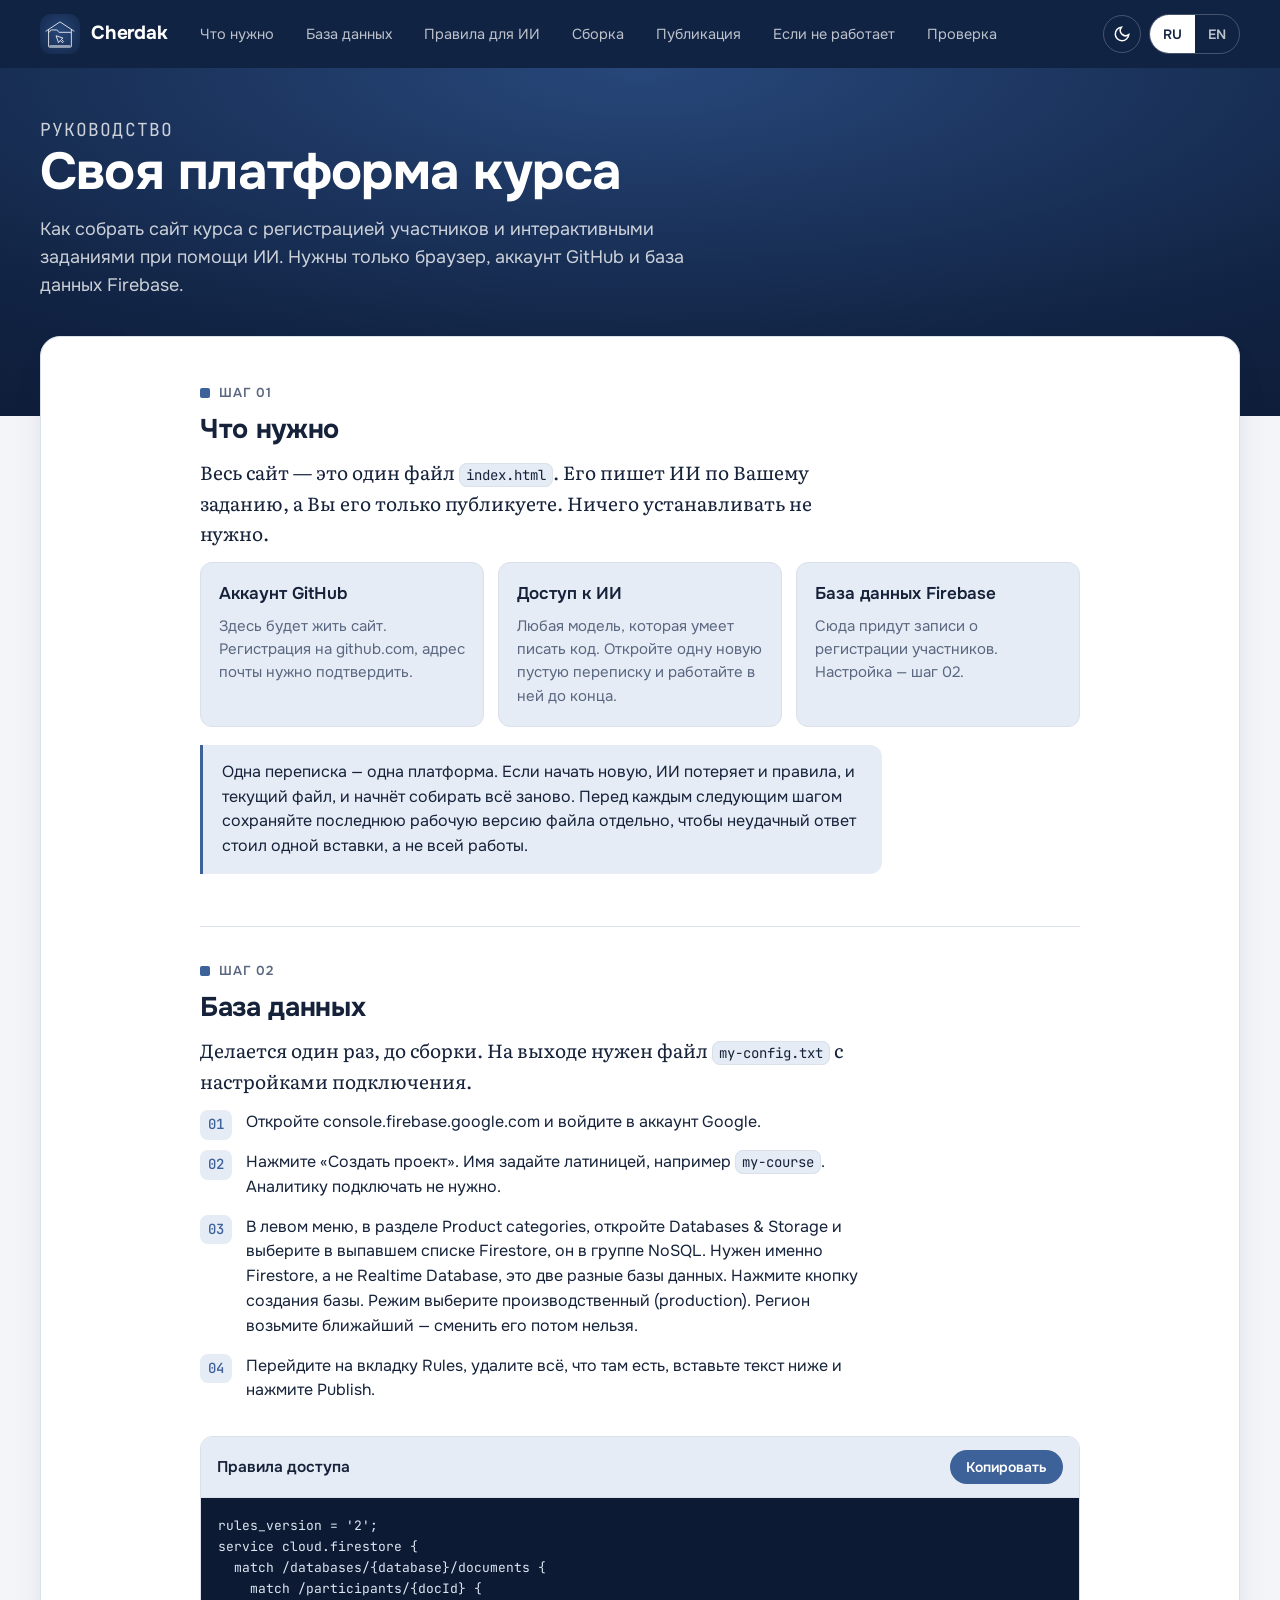
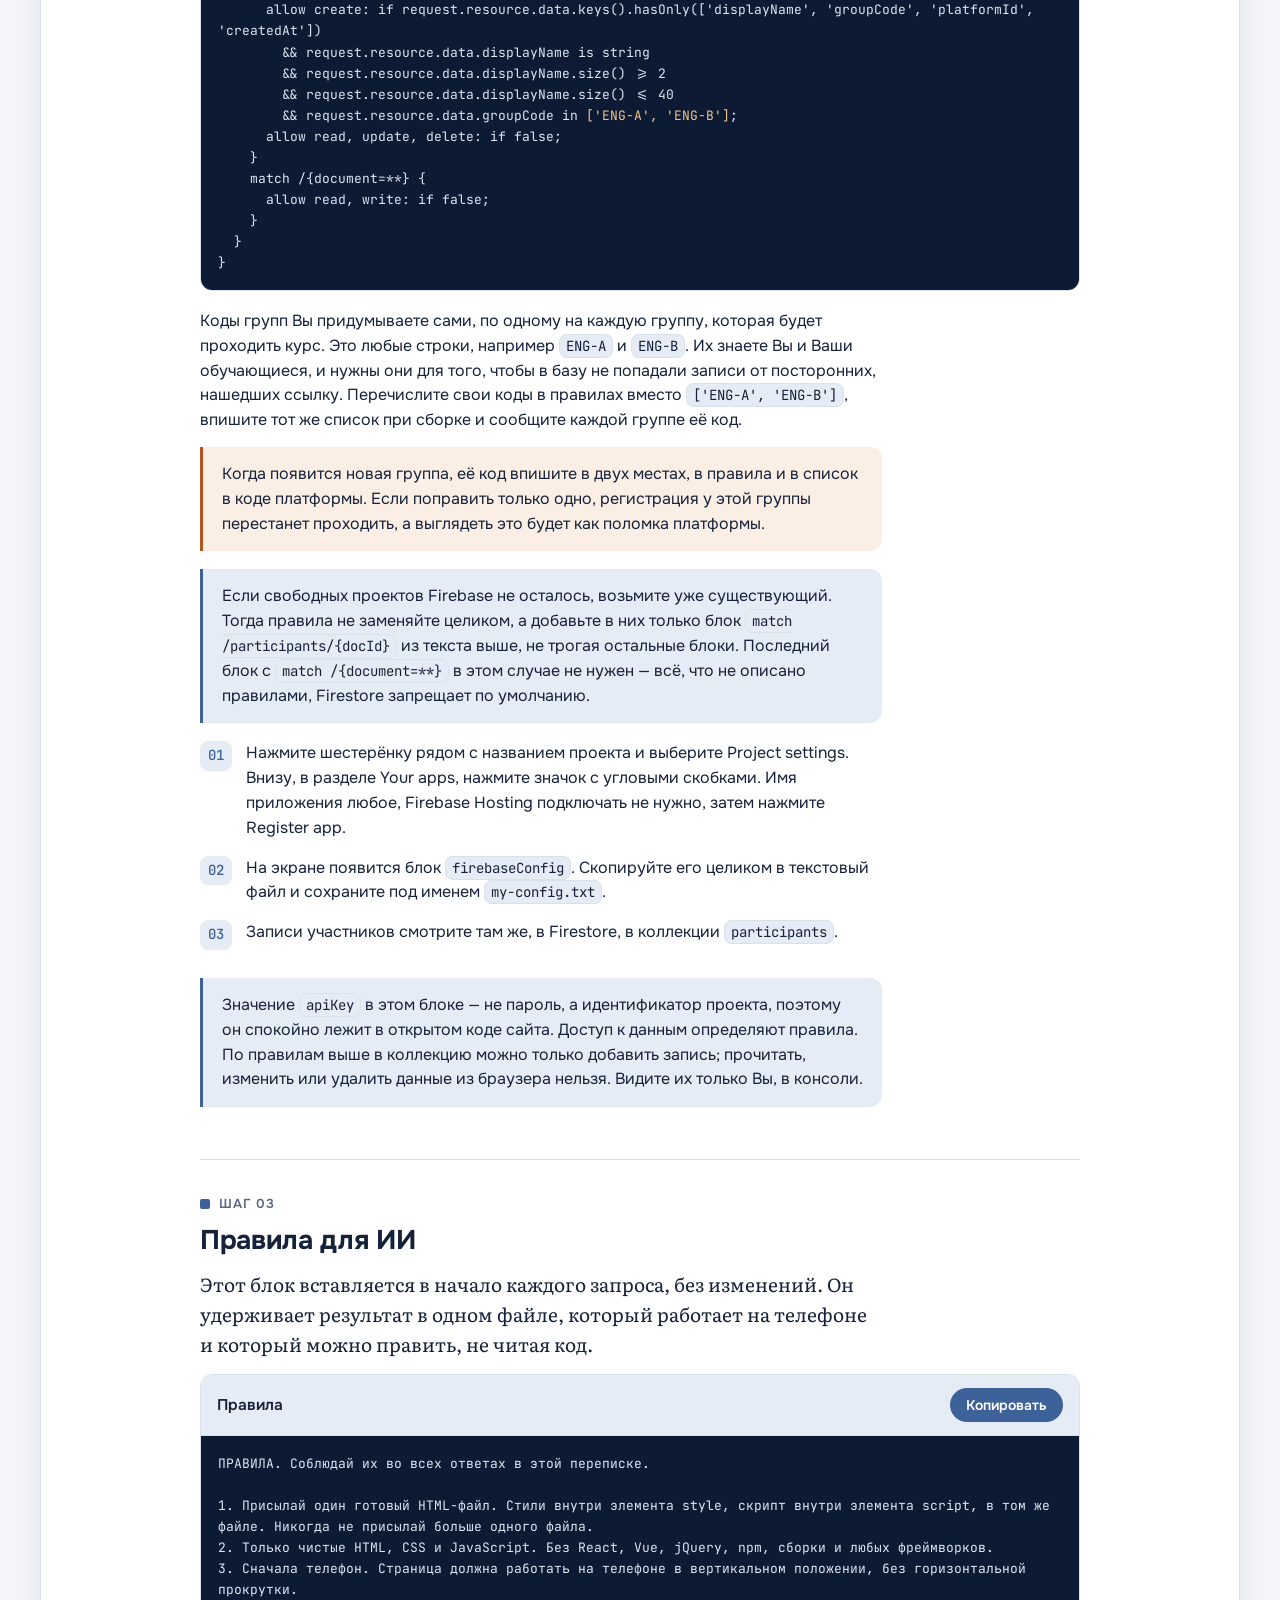
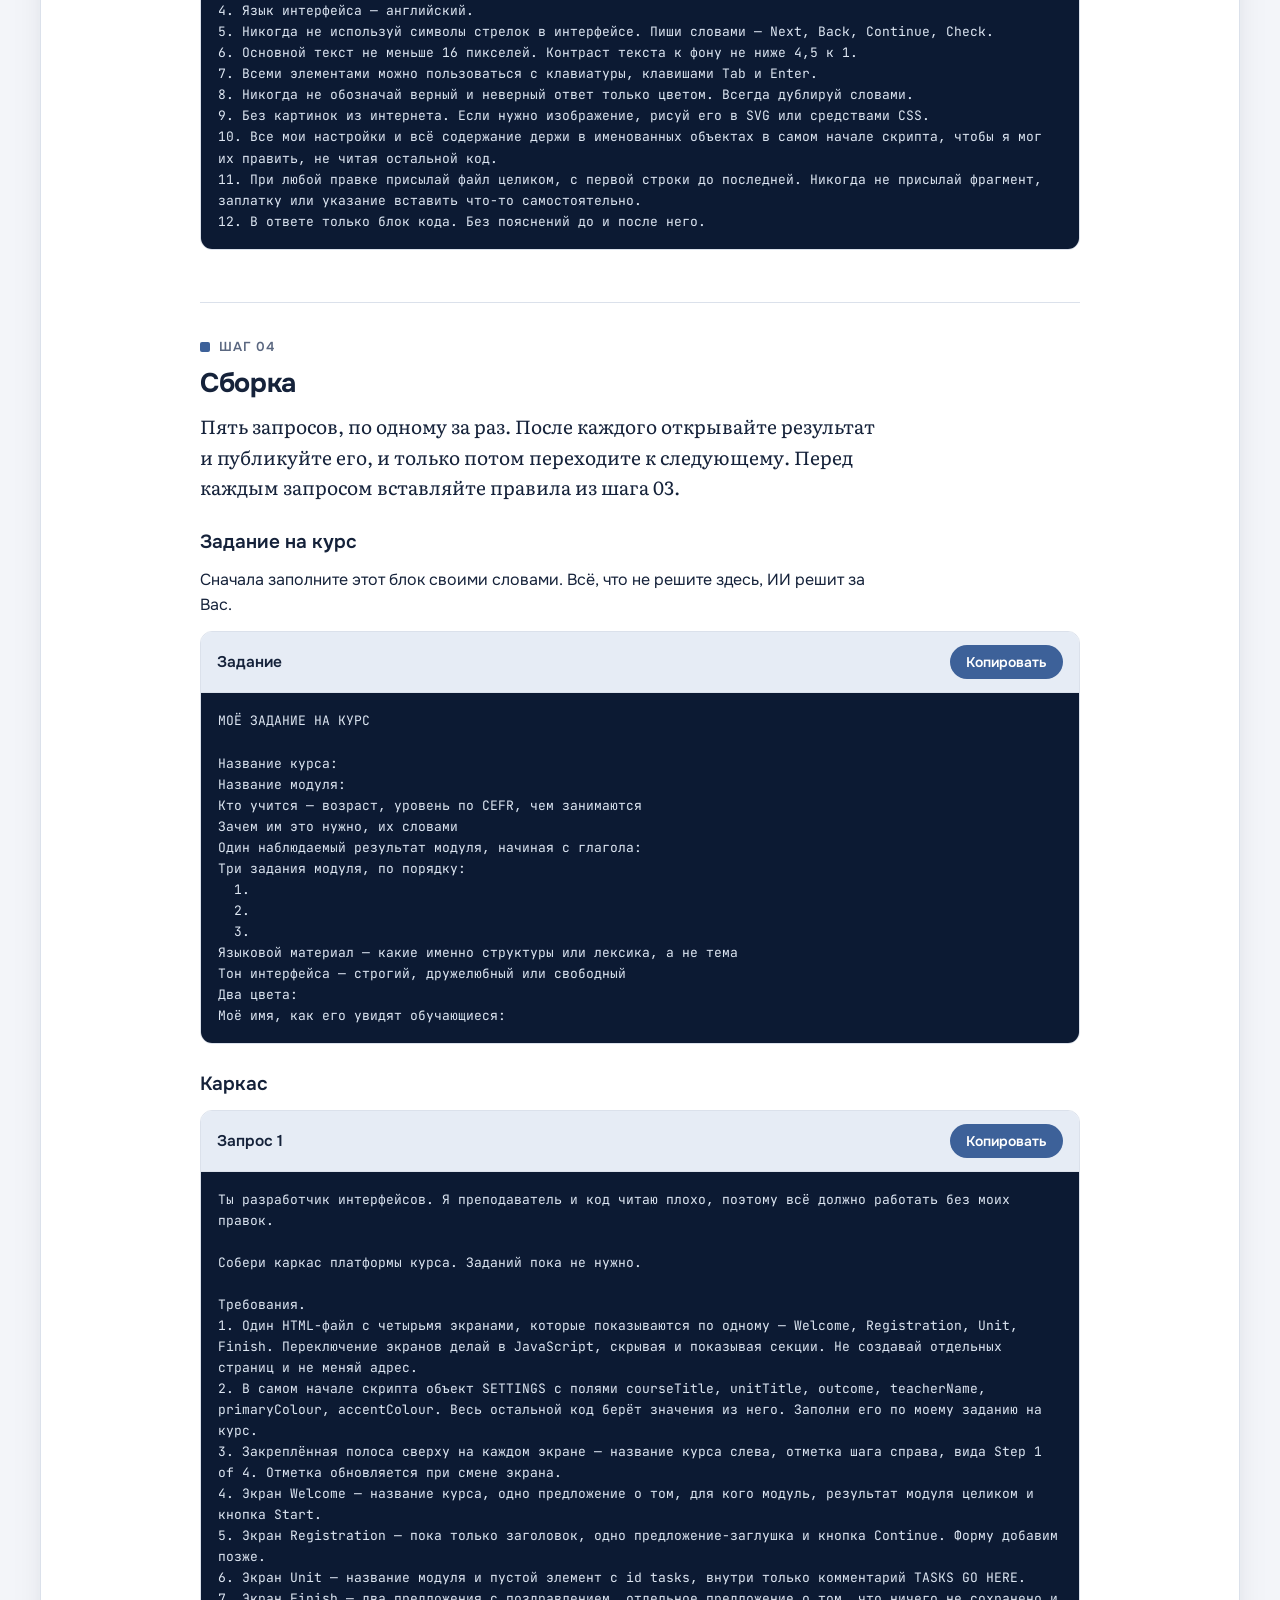
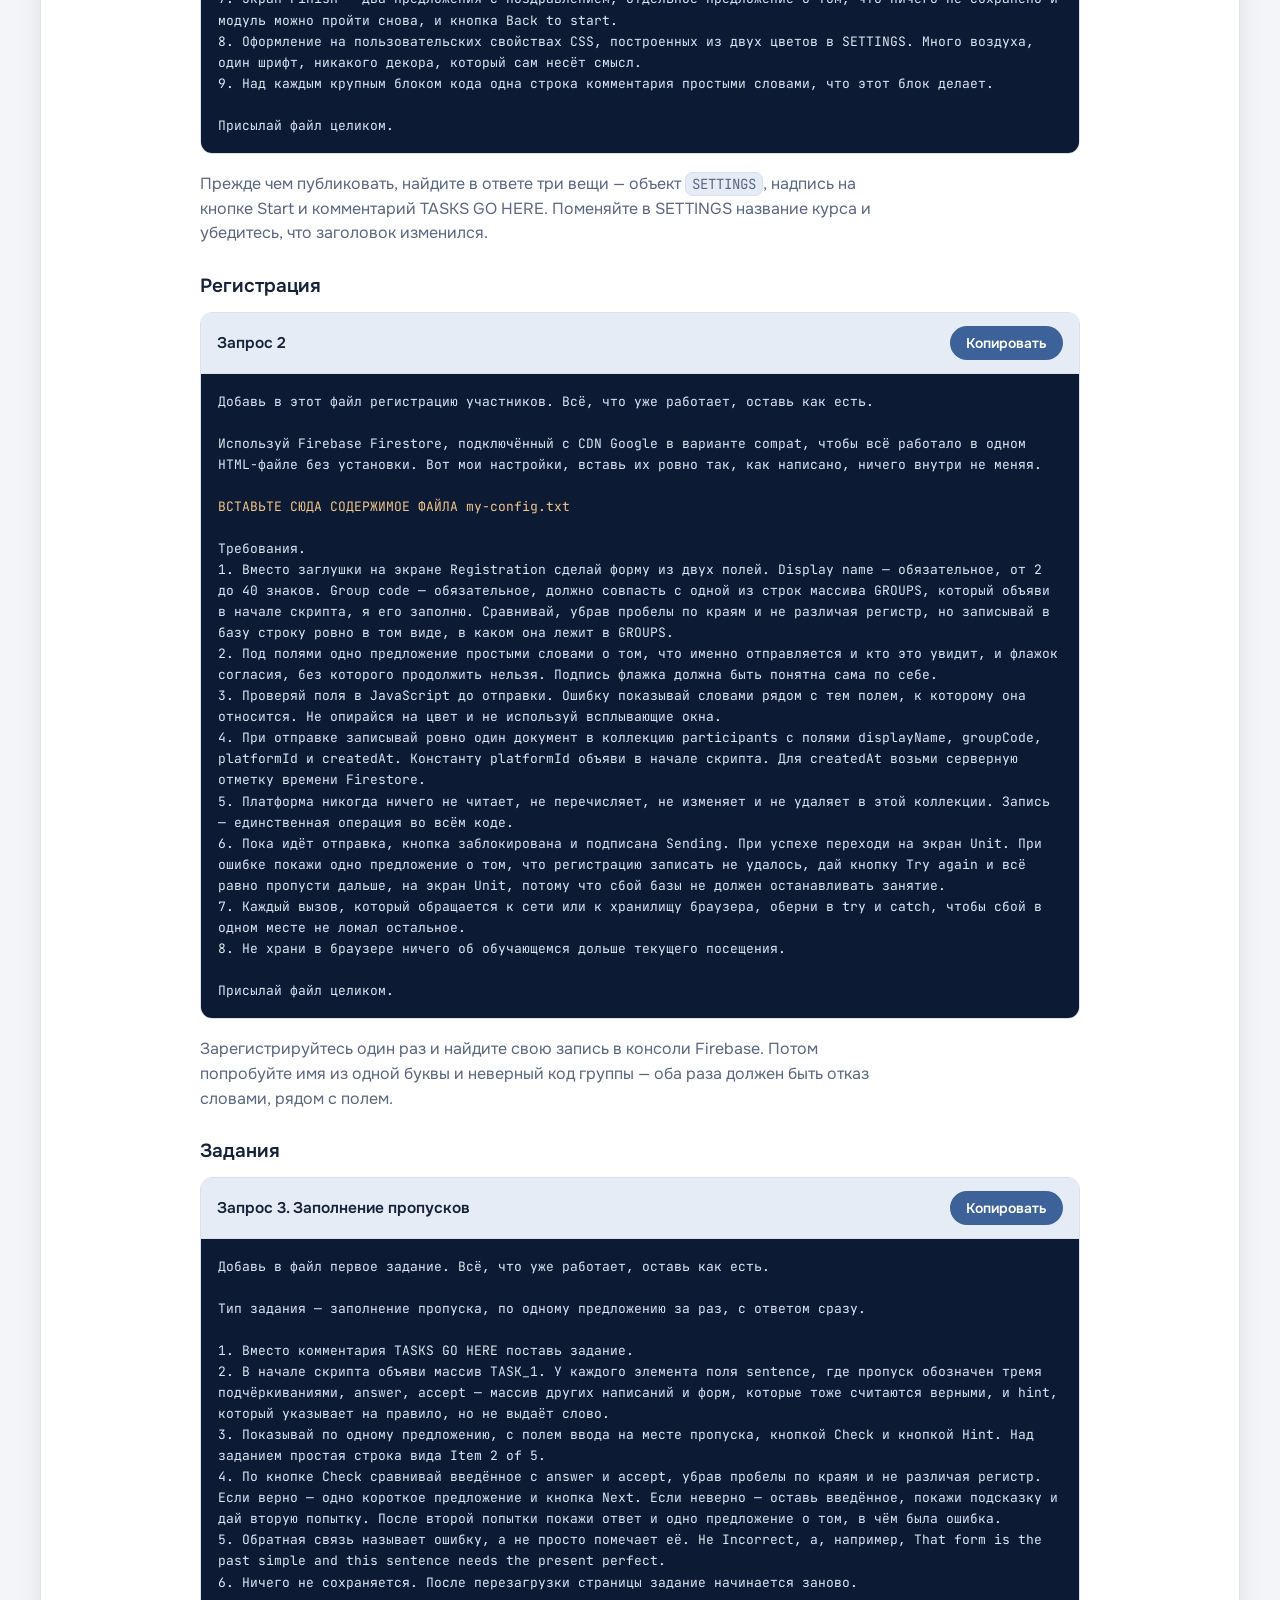
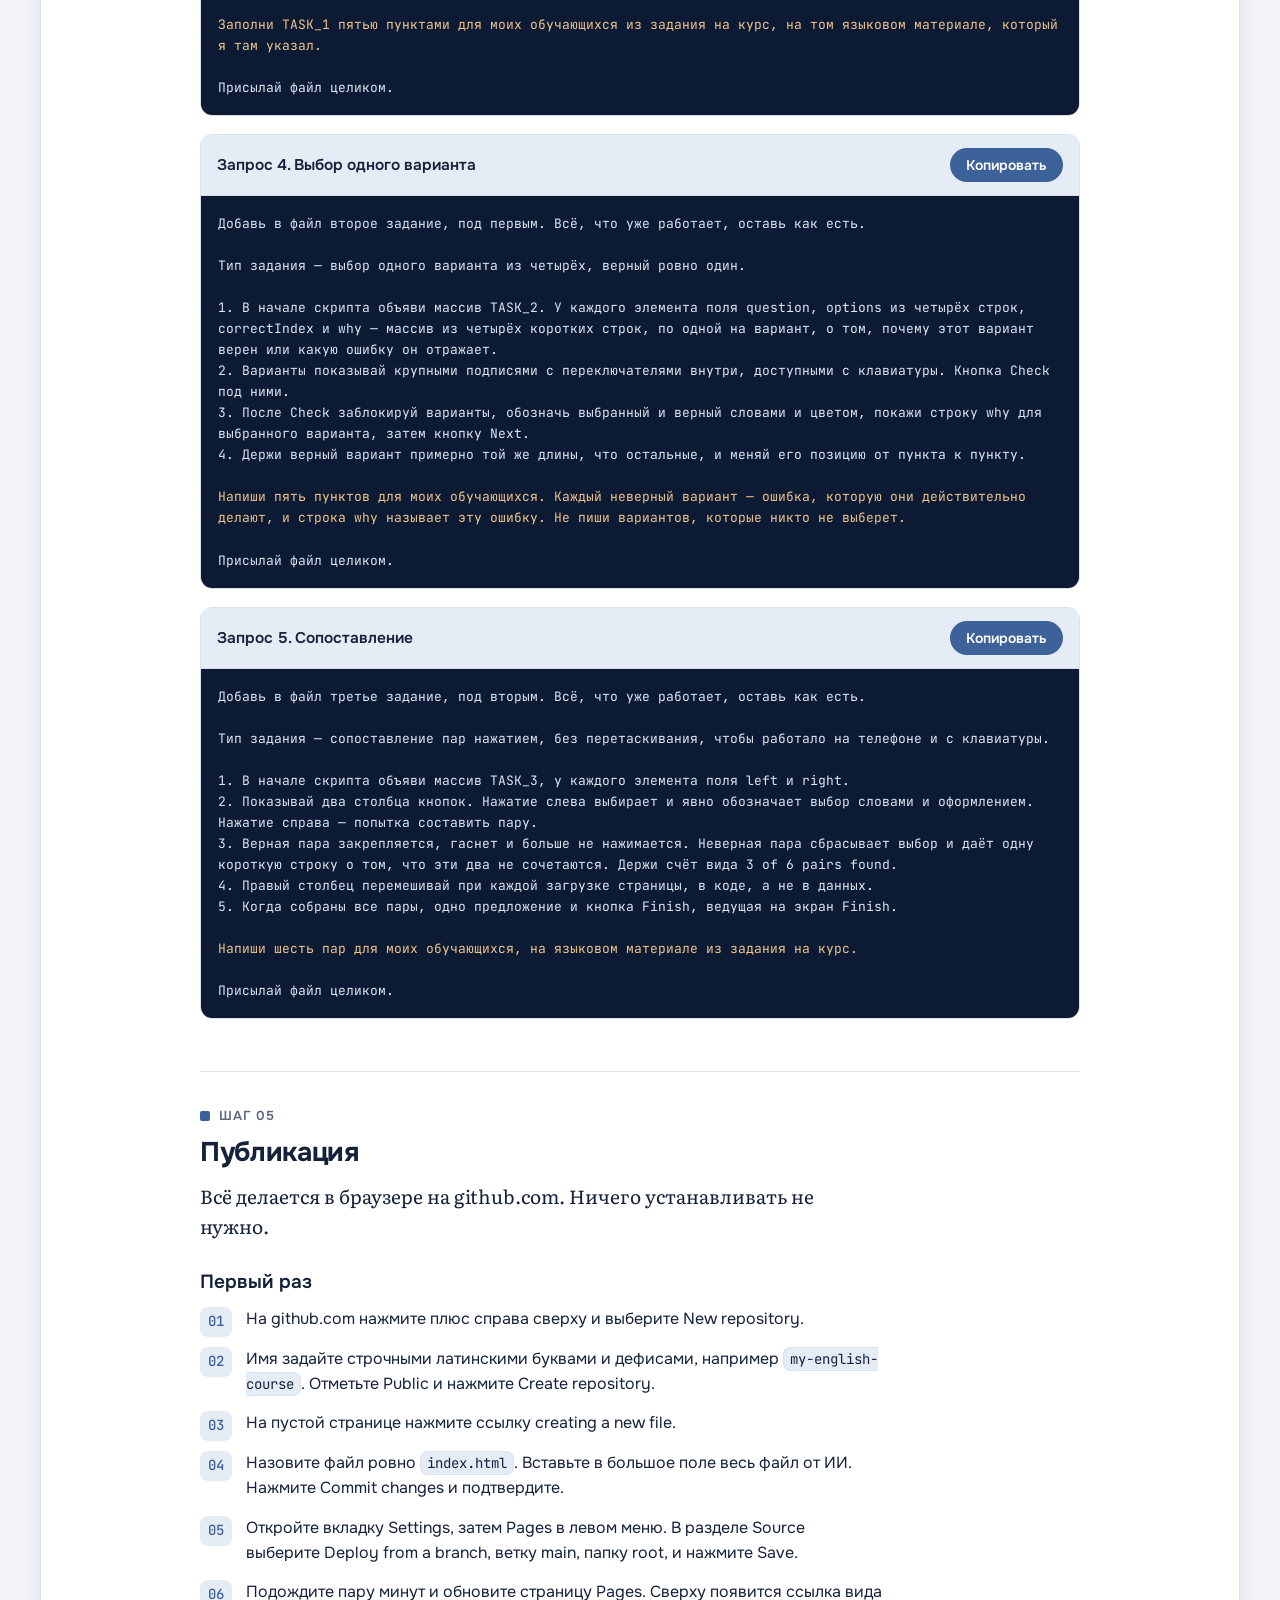
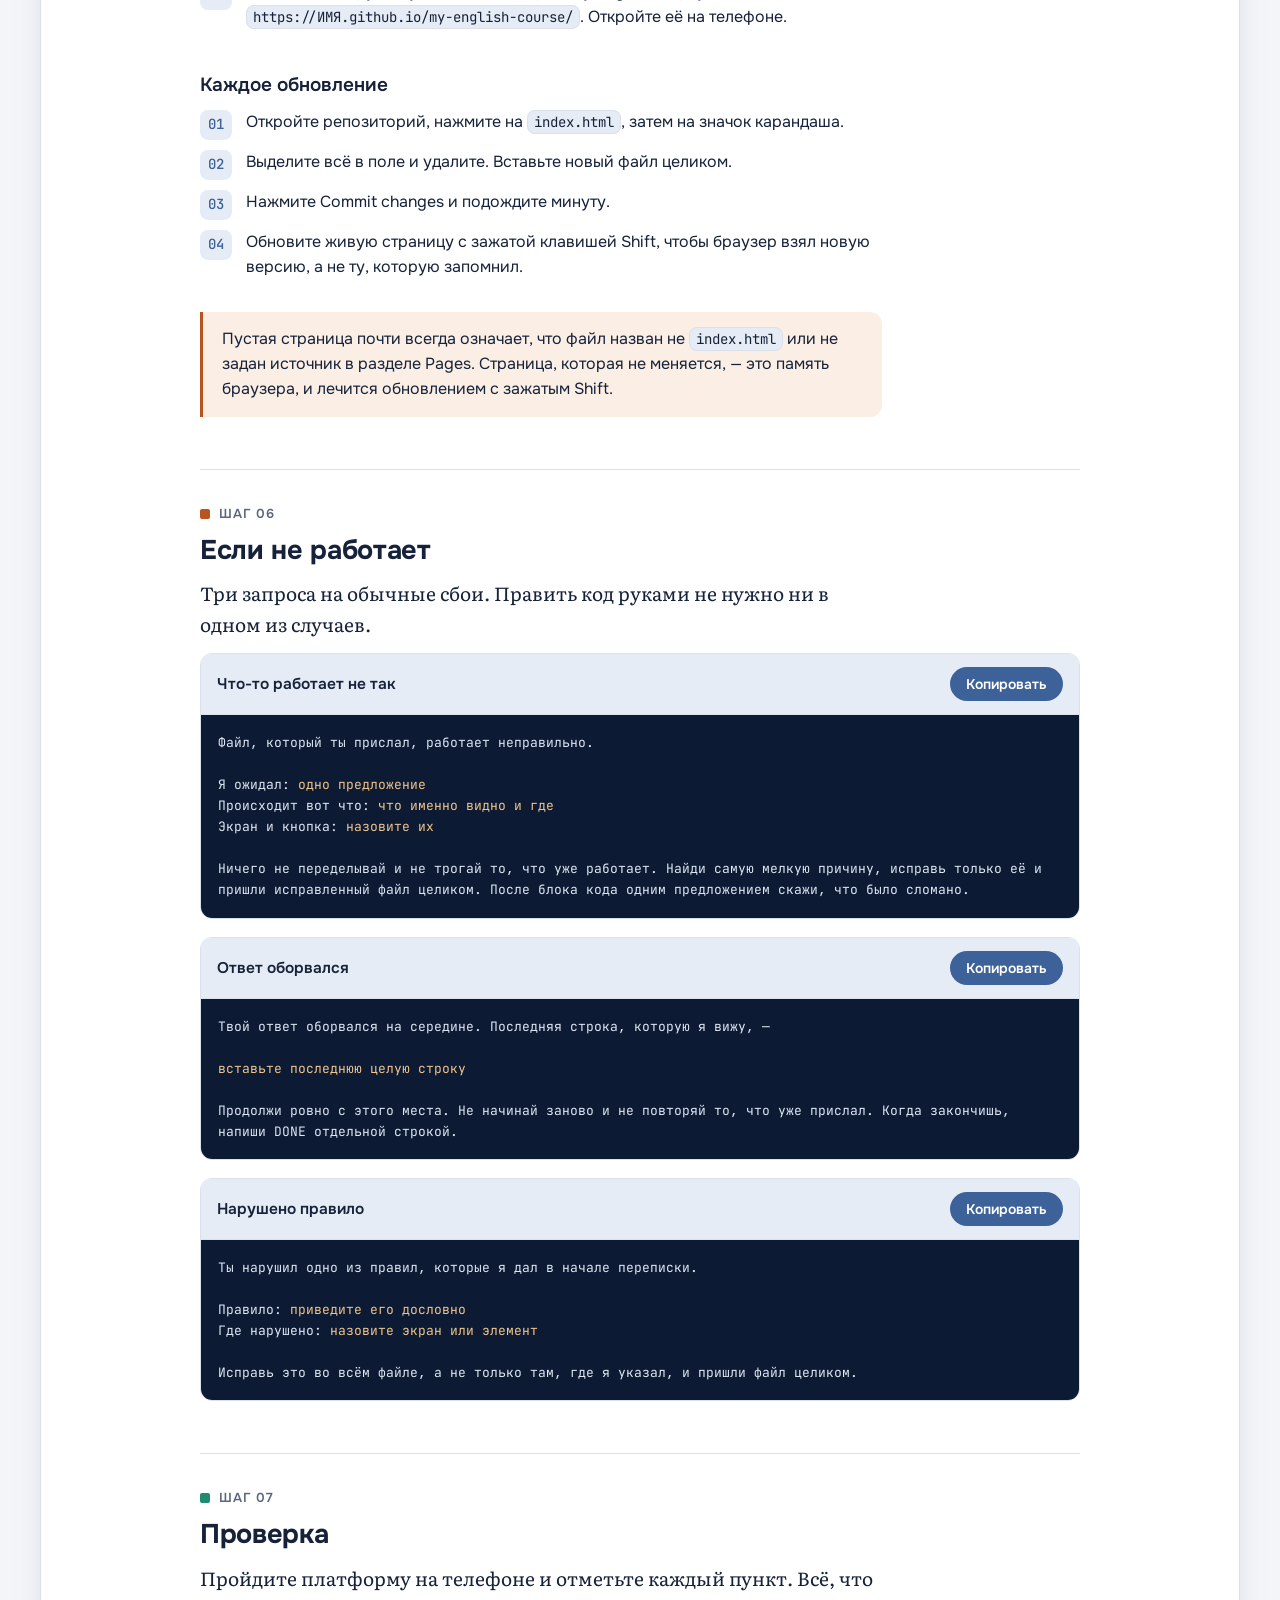
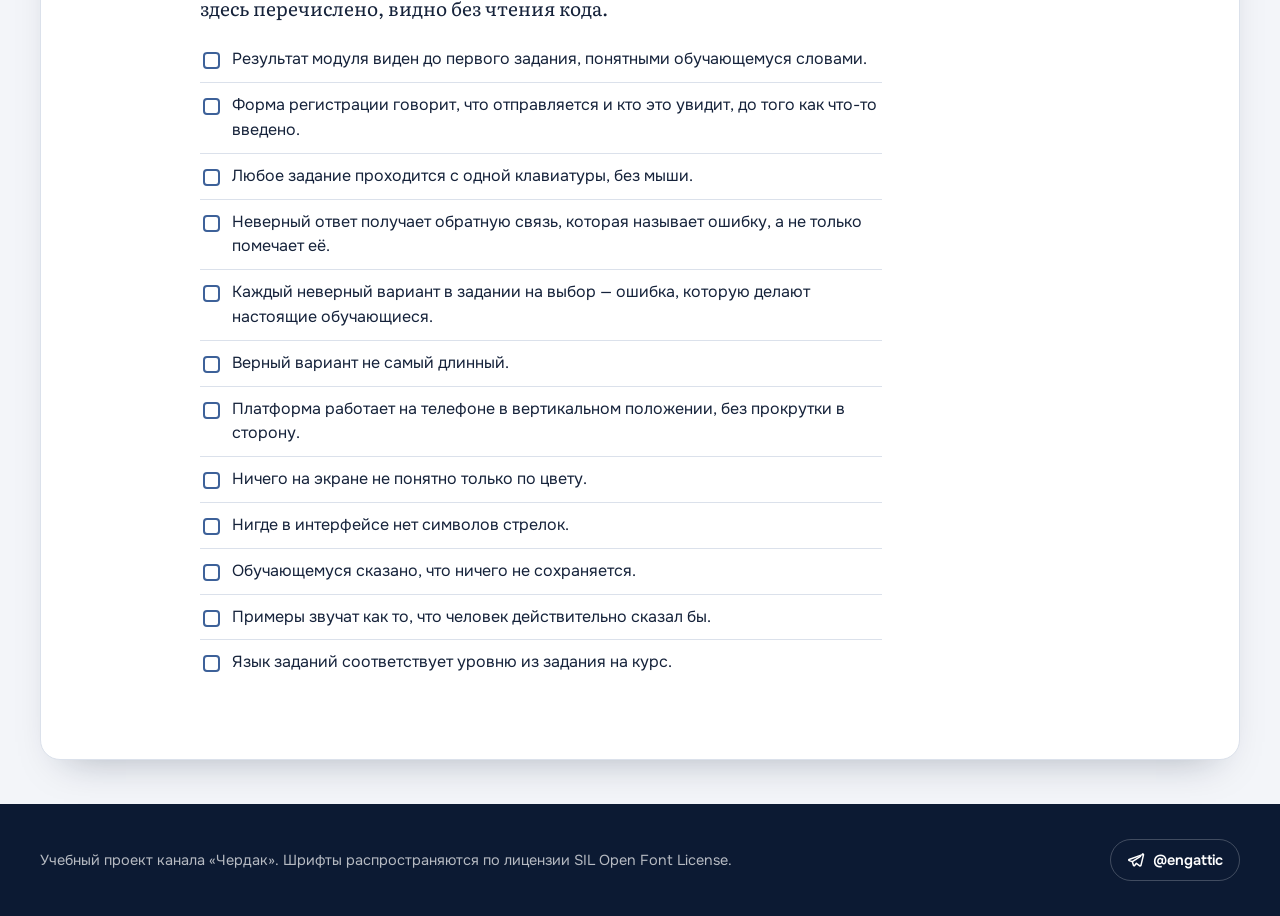
==== commit 0a05b7c6: "Firebase menu" ====
--- a/Claude outputs/svoya-platforma-odin-fail.html
+++ b/Claude outputs/svoya-platforma-odin-fail.html
@@ -301,7 +301,7 @@
     <ol class="steps">
       <li>Откройте console.firebase.google.com и войдите в аккаунт Google.</li>
       <li>Нажмите «Создать проект». Имя задайте латиницей, например <code>my-course</code>. Аналитику подключать не нужно.</li>
-      <li>В левом меню откройте Build, затем Firestore Database, и нажмите «Создать базу данных». Режим выберите производственный (production). Регион возьмите ближайший — сменить его потом нельзя.</li>
+      <li>В левом меню, в разделе Product categories, откройте Databases &amp; Storage и выберите в выпавшем списке Firestore, он в группе NoSQL. Нужен именно Firestore, а не Realtime Database, это две разные базы данных. Нажмите кнопку создания базы. Режим выберите производственный (production). Регион возьмите ближайший — сменить его потом нельзя.</li>
       <li>Перейдите на вкладку Rules, удалите всё, что там есть, вставьте текст ниже и нажмите Publish.</li>
     </ol>
     <div class="block">
@@ -329,7 +329,7 @@
     <ol class="steps" start="5">
       <li>Нажмите шестерёнку рядом с названием проекта и выберите Project settings. Внизу, в разделе Your apps, нажмите значок с угловыми скобками. Имя приложения любое, Firebase Hosting подключать не нужно, затем нажмите Register app.</li>
       <li>На экране появится блок <code>firebaseConfig</code>. Скопируйте его целиком в текстовый файл и сохраните под именем <code>my-config.txt</code>.</li>
-      <li>Записи участников смотрите там же — Firestore Database, вкладка Data, коллекция <code>participants</code>.</li>
+      <li>Записи участников смотрите там же, в Firestore, в коллекции <code>participants</code>.</li>
     </ol>
     <div class="note"><p>Значение <code>apiKey</code> в этом блоке — не пароль, а идентификатор проекта, поэтому он спокойно лежит в открытом коде сайта. Доступ к данным определяют правила. По правилам выше в коллекцию можно только добавить запись; прочитать, изменить или удалить данные из браузера нельзя. Видите их только Вы, в консоли.</p></div>
   </div>
@@ -340,7 +340,7 @@
     <ol class="steps">
       <li>Open console.firebase.google.com and sign in with a Google account.</li>
       <li>Click Create a project. Give it a plain name such as <code>my-course</code>. Analytics is not needed.</li>
-      <li>In the left menu open Build, then Firestore Database, and click Create database. Choose production mode. Pick the region closest to you — it cannot be changed later.</li>
+      <li>In the left menu, under Product categories, open Databases &amp; Storage and choose Firestore from the list that appears, in the NoSQL group. It must be Firestore and not Realtime Database, which is a different database. Click the button that creates the database. Choose production mode. Pick the region closest to you — it cannot be changed later.</li>
       <li>Open the Rules tab, delete everything in it, paste the text below and click Publish.</li>
     </ol>
     <div class="block">
@@ -368,7 +368,7 @@
     <ol class="steps" start="5">
       <li>Click the gear icon next to the project name and choose Project settings. At the bottom, under Your apps, click the angle brackets icon. Any app name will do, Firebase Hosting is not needed, then click Register app.</li>
       <li>A <code>firebaseConfig</code> block appears on screen. Copy the whole of it into a text file and save it as <code>my-config.txt</code>.</li>
-      <li>Registration records are in the same console — Firestore Database, the Data tab, the <code>participants</code> collection.</li>
+      <li>Registration records are in the same console, in Firestore, in the <code>participants</code> collection.</li>
     </ol>
     <div class="note"><p>The <code>apiKey</code> value in that block is not a password but a project identifier, which is why it can sit openly in the site's code. Access is decided by the rules. Under the rules above a record can only be added to the collection; nothing can be read, changed or deleted from a browser. You are the only one who sees the records, in the console.</p></div>
   </div>
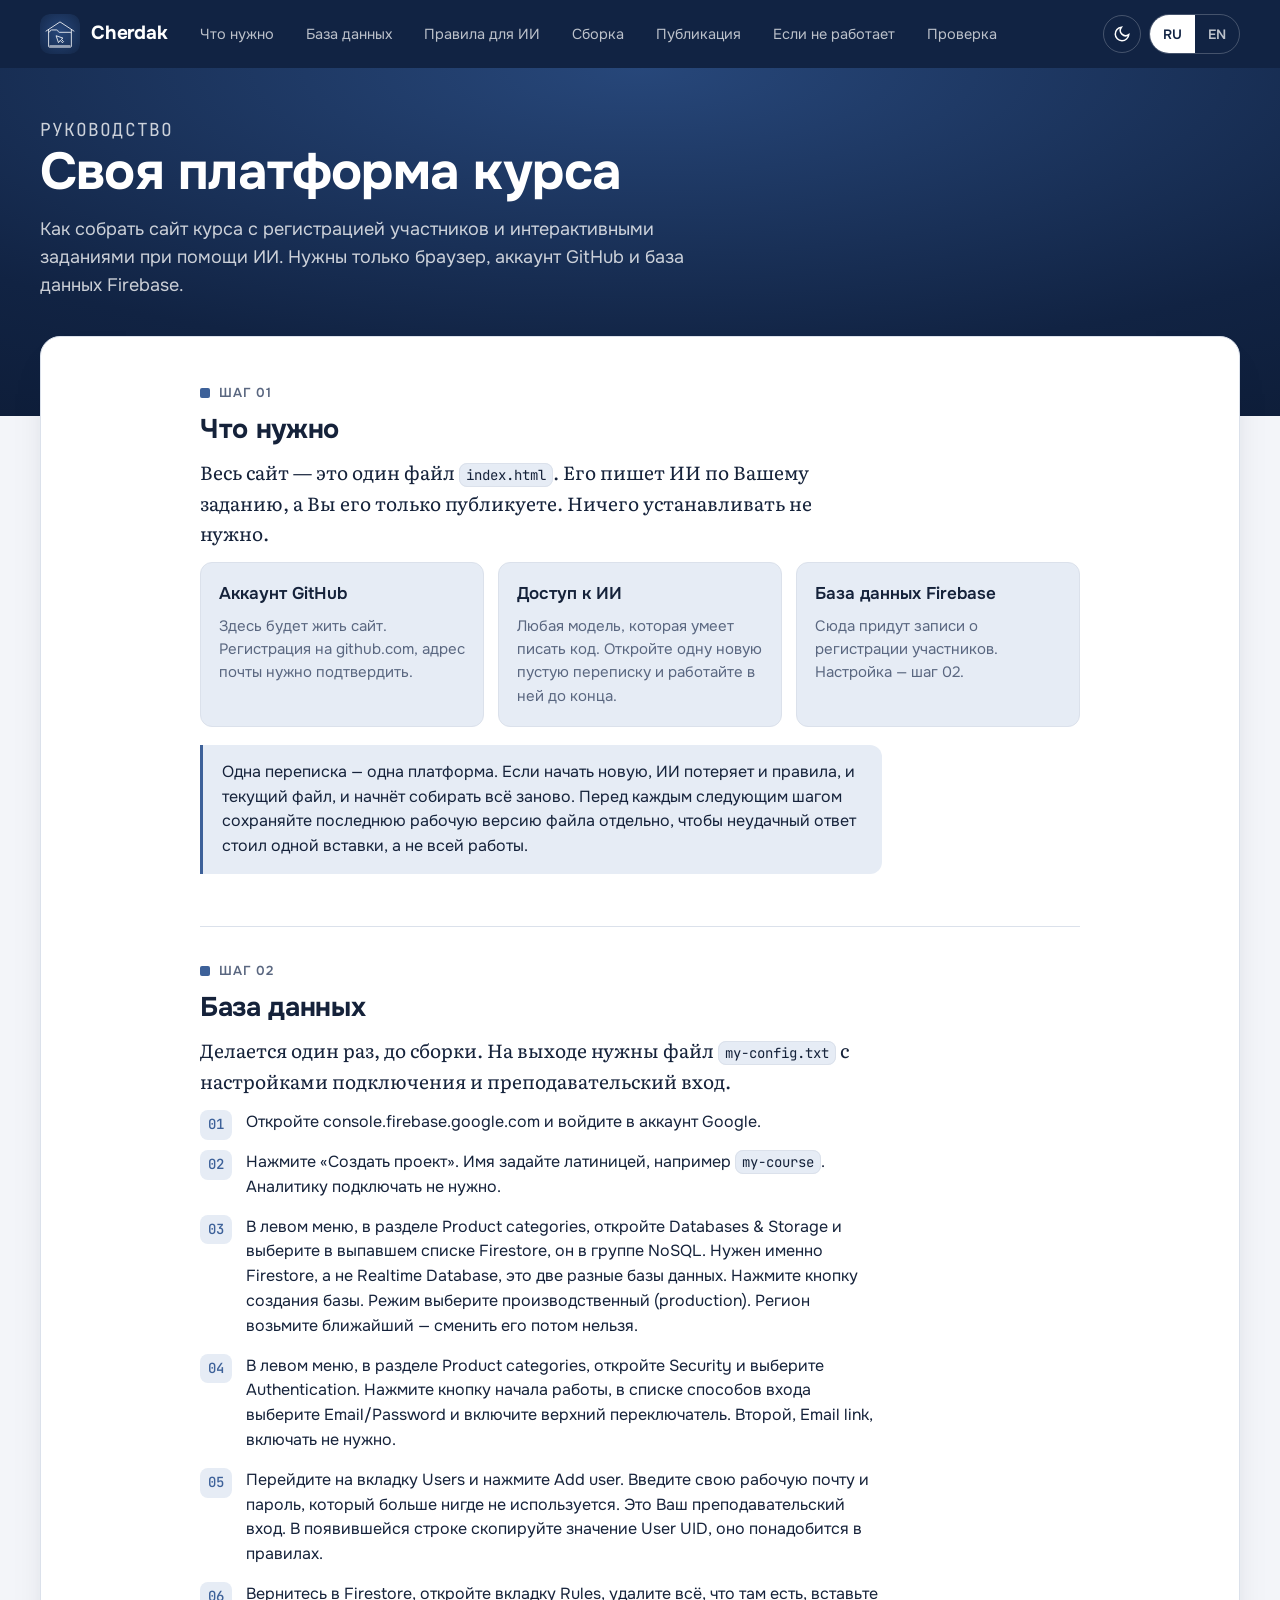
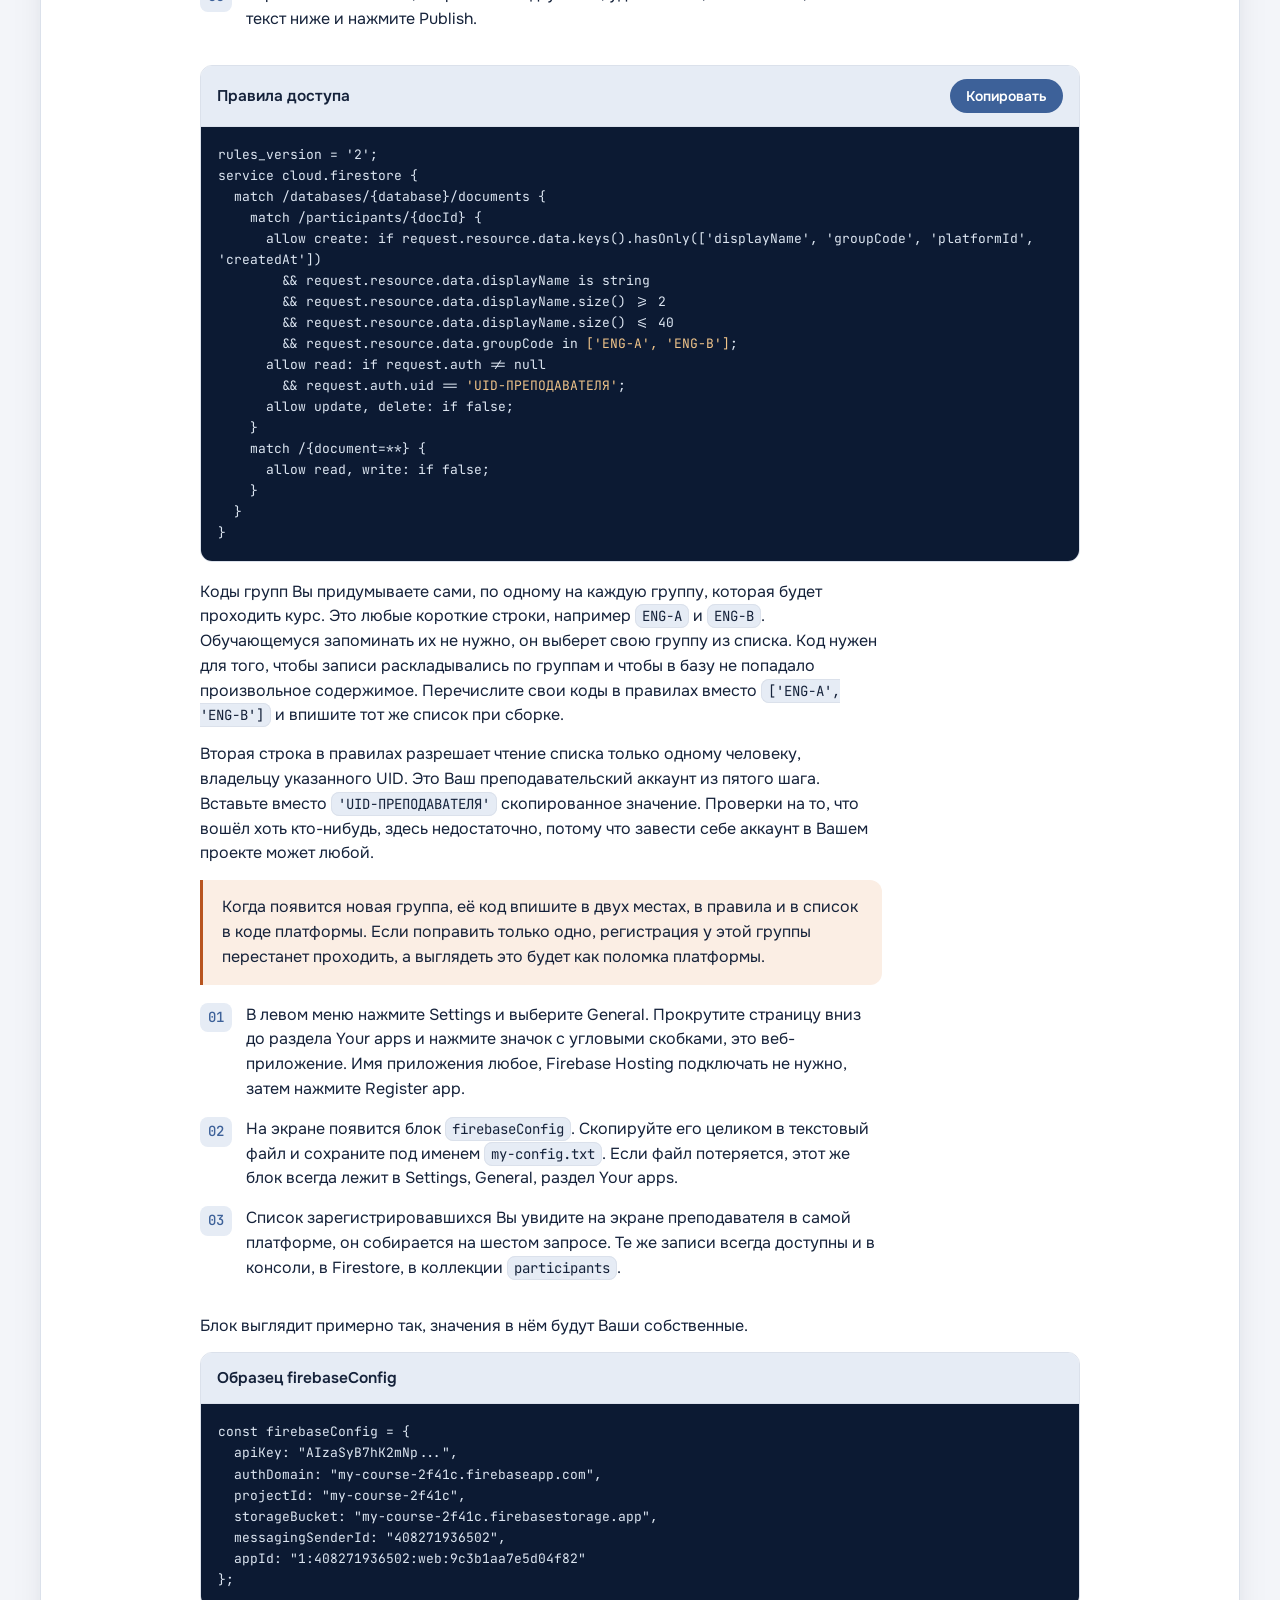
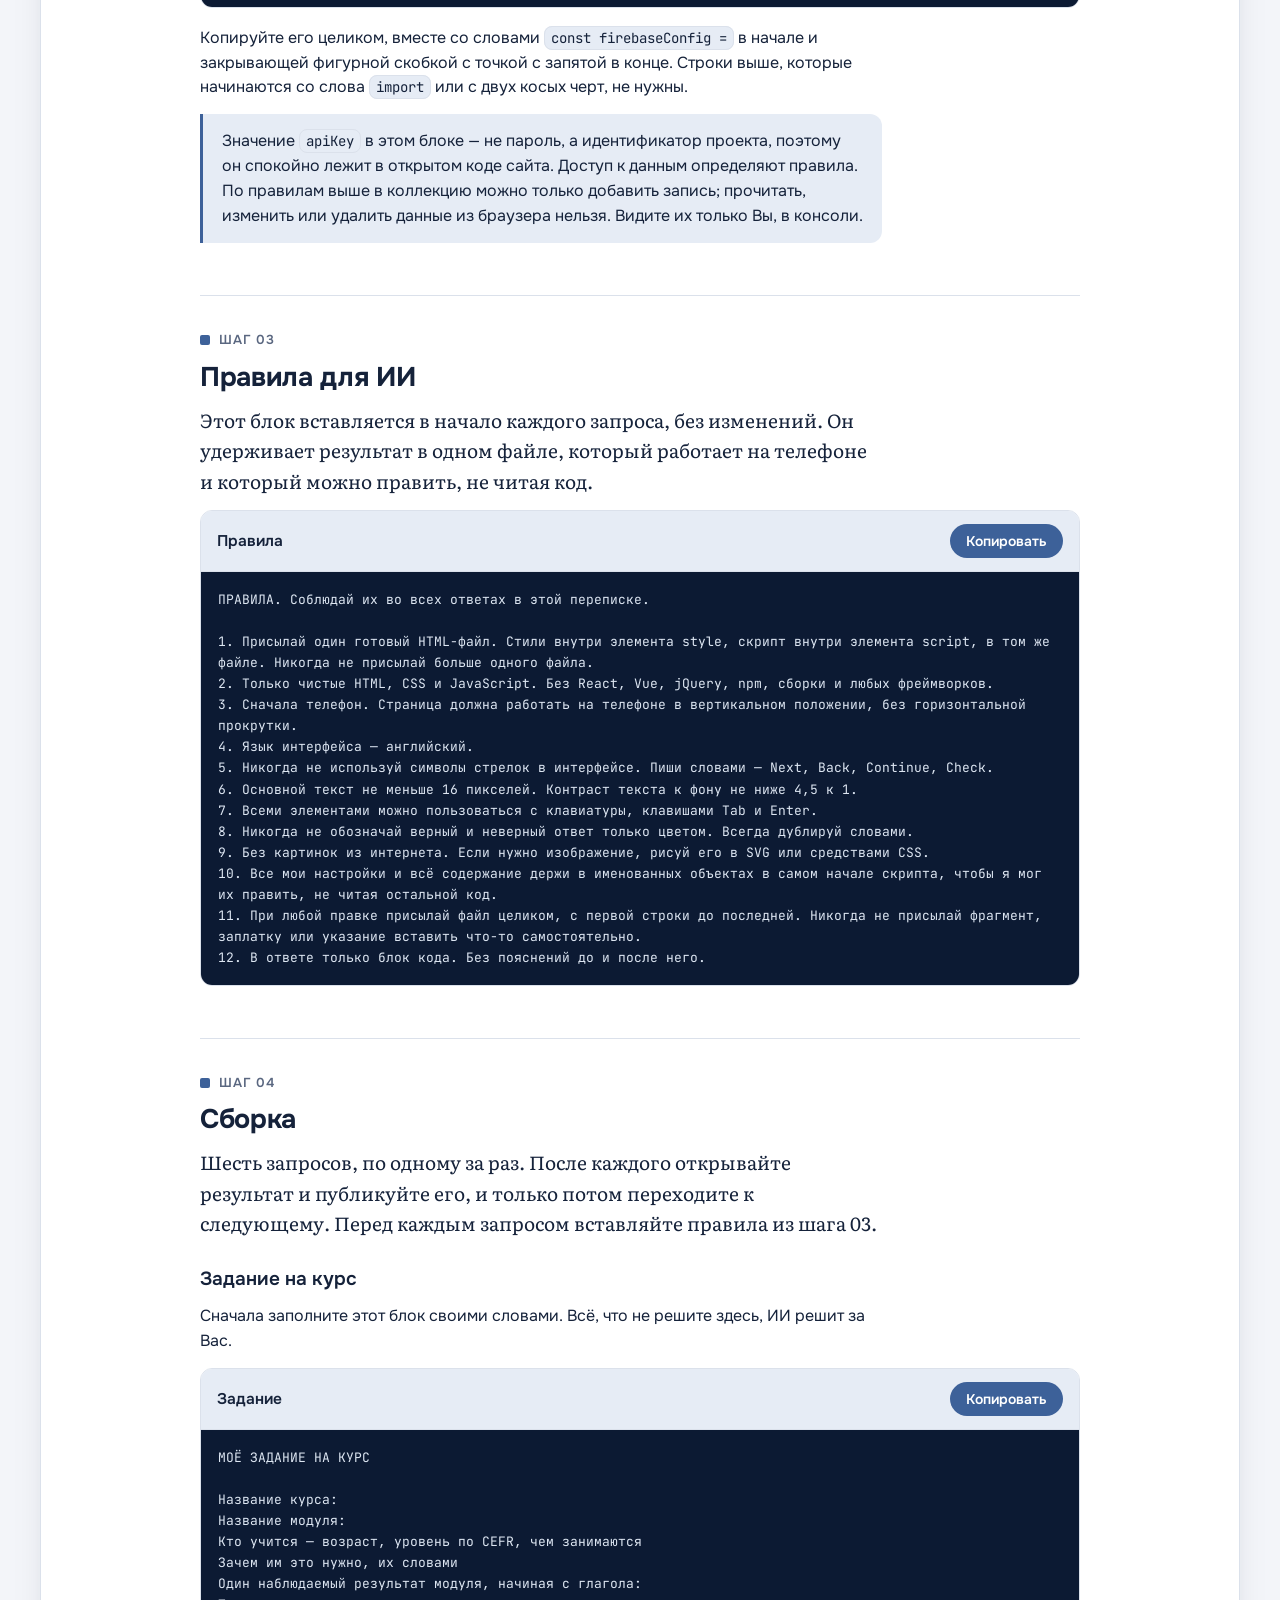
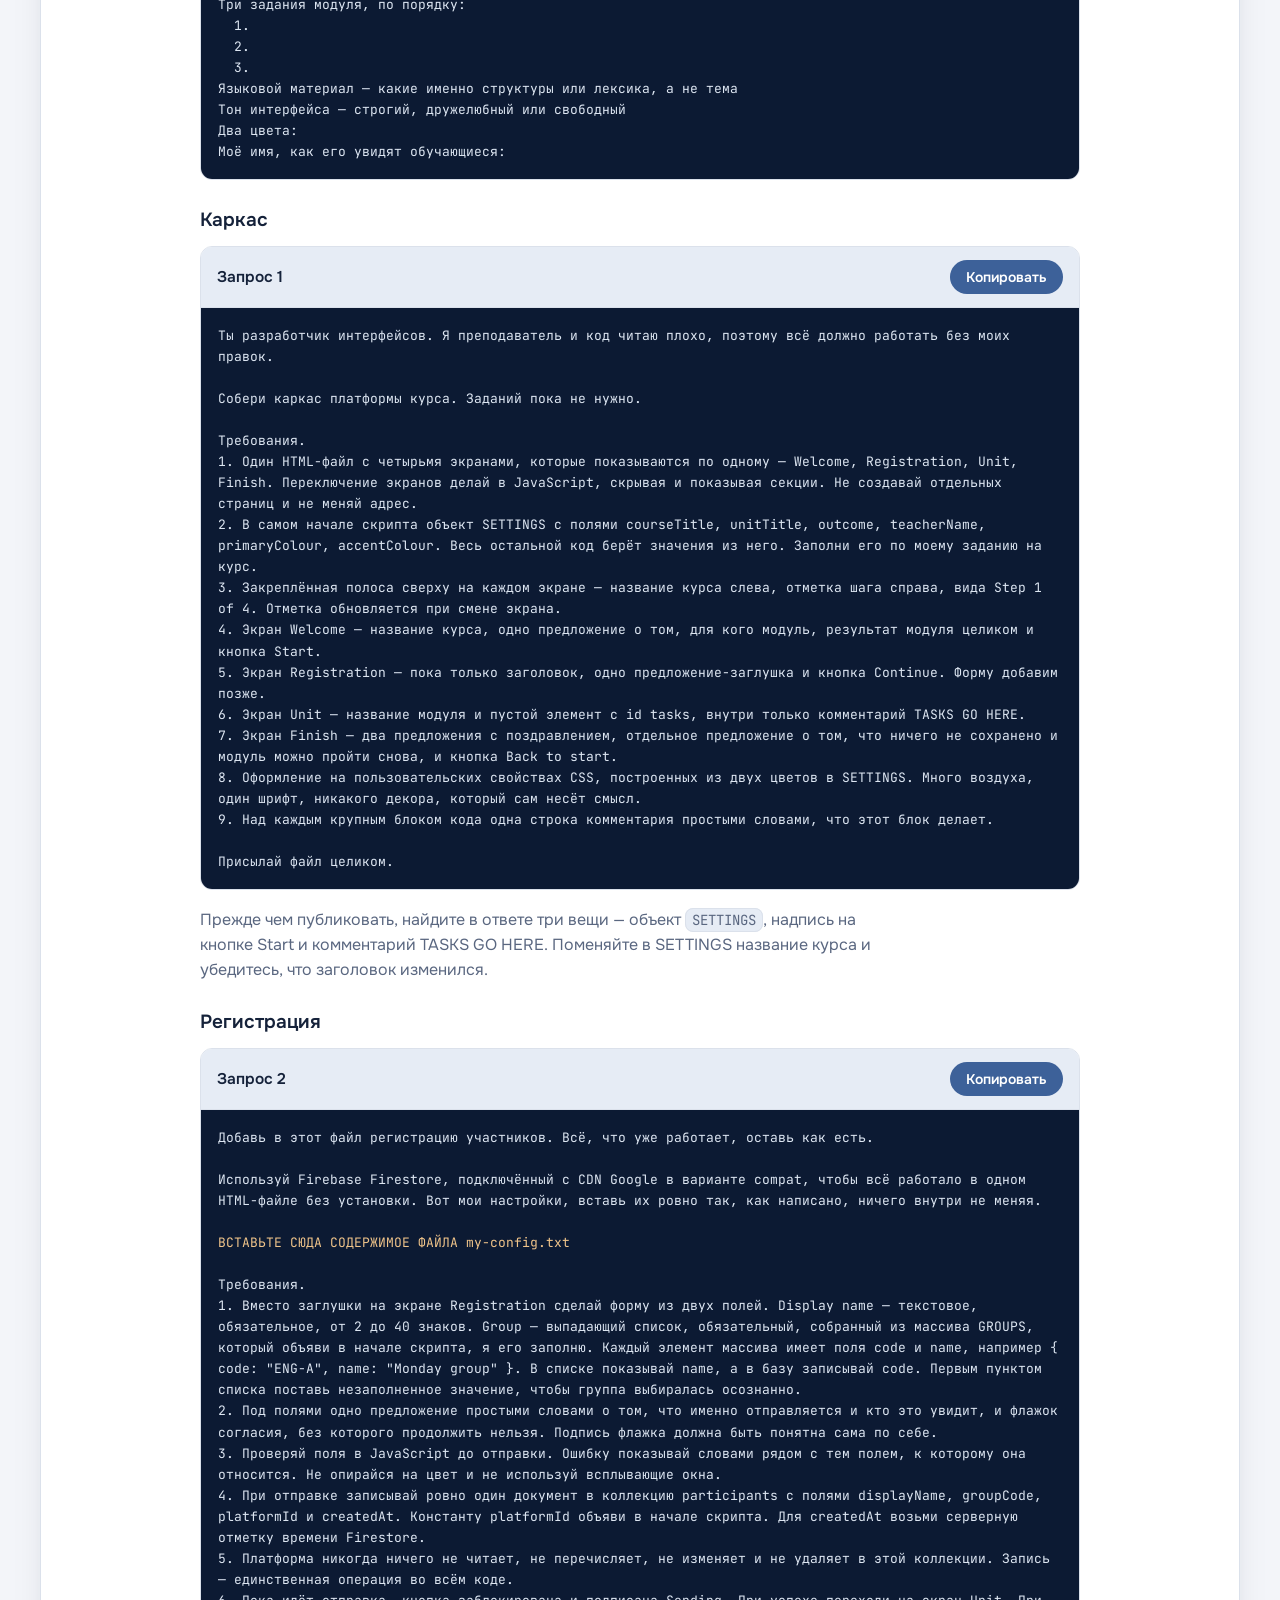
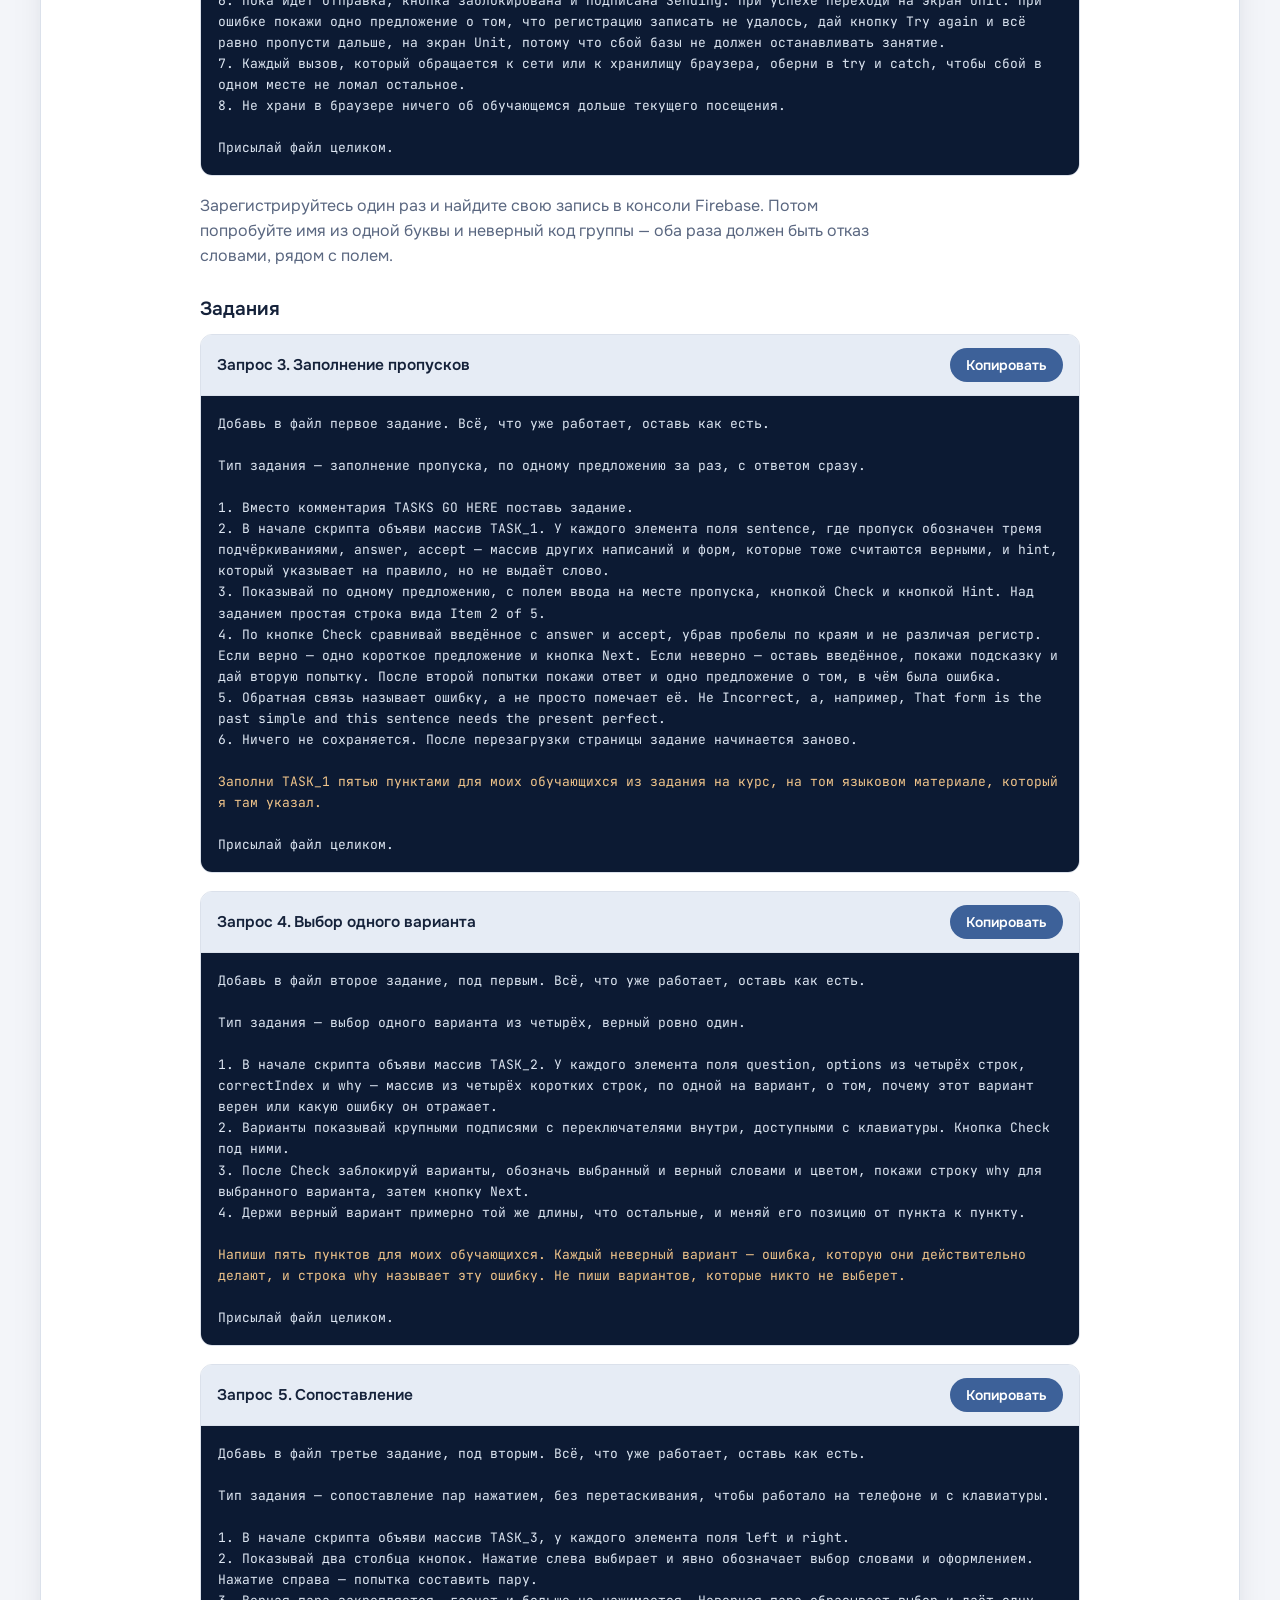
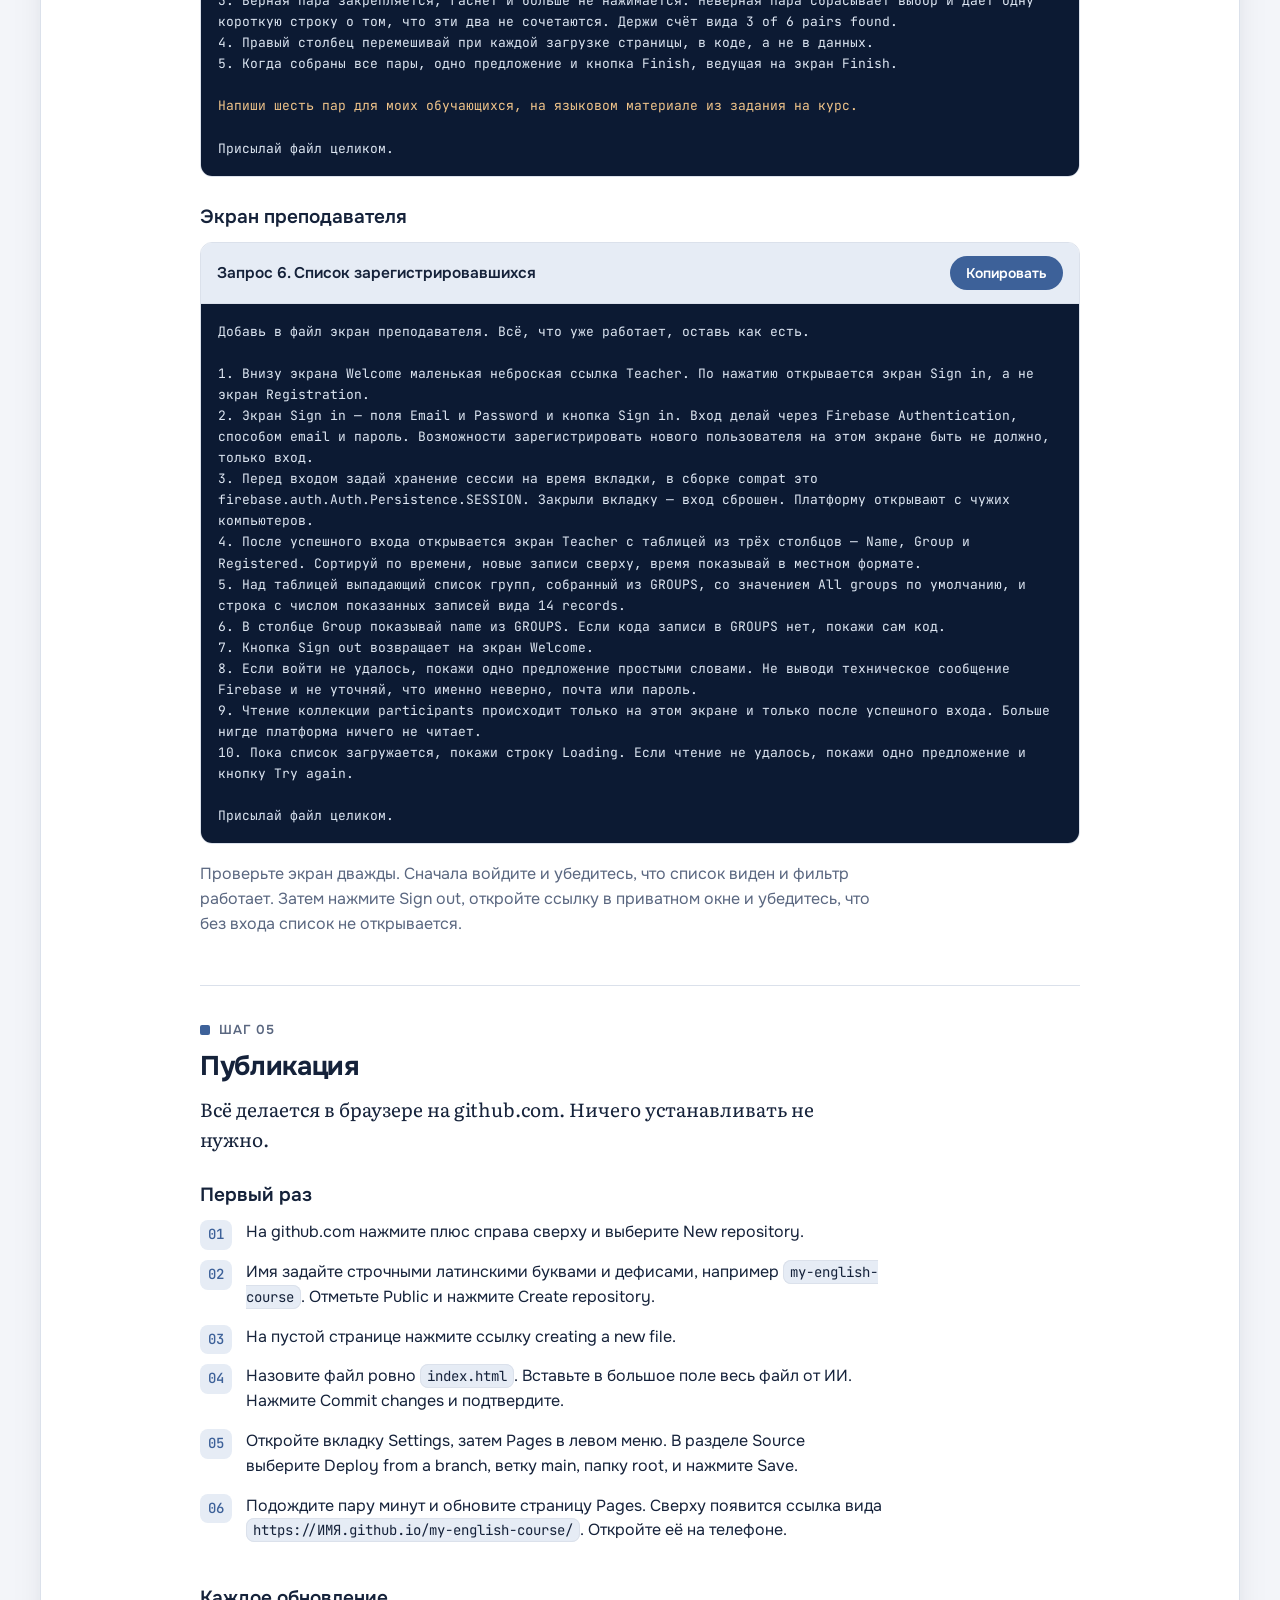
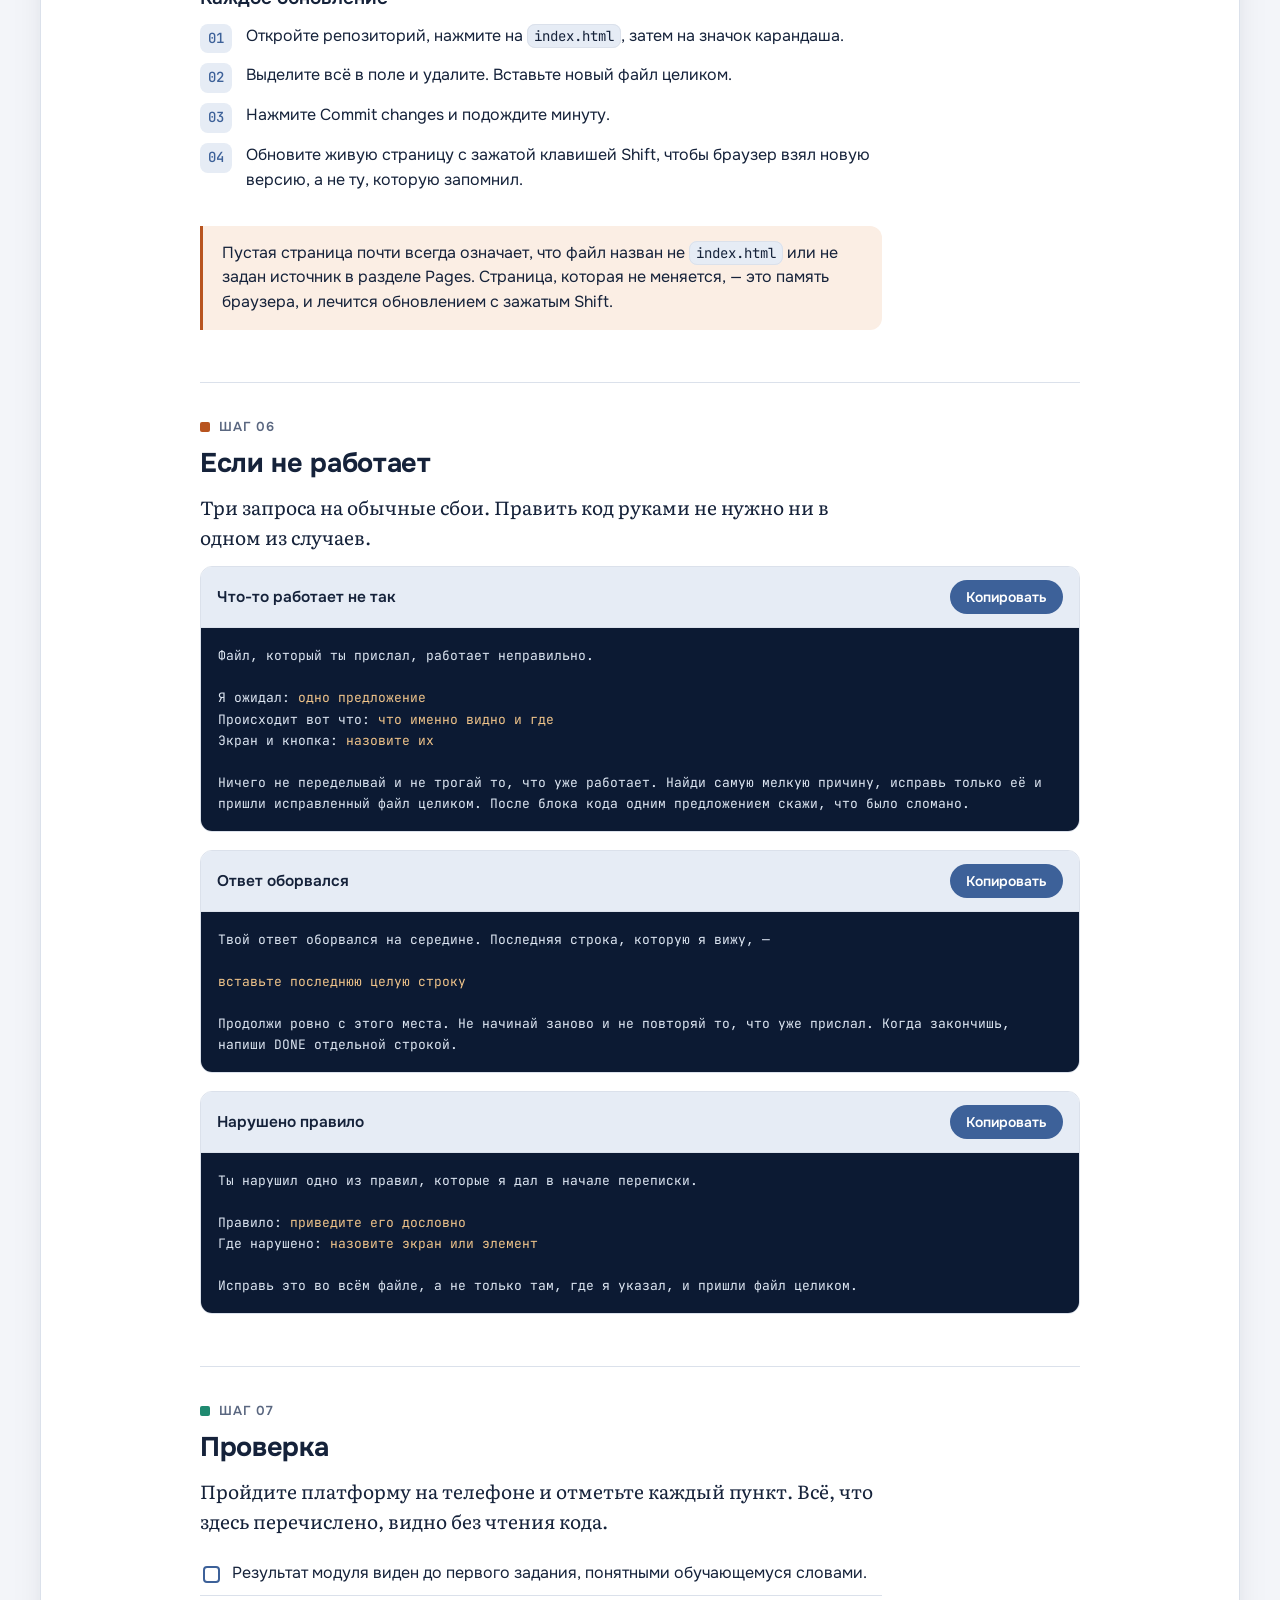
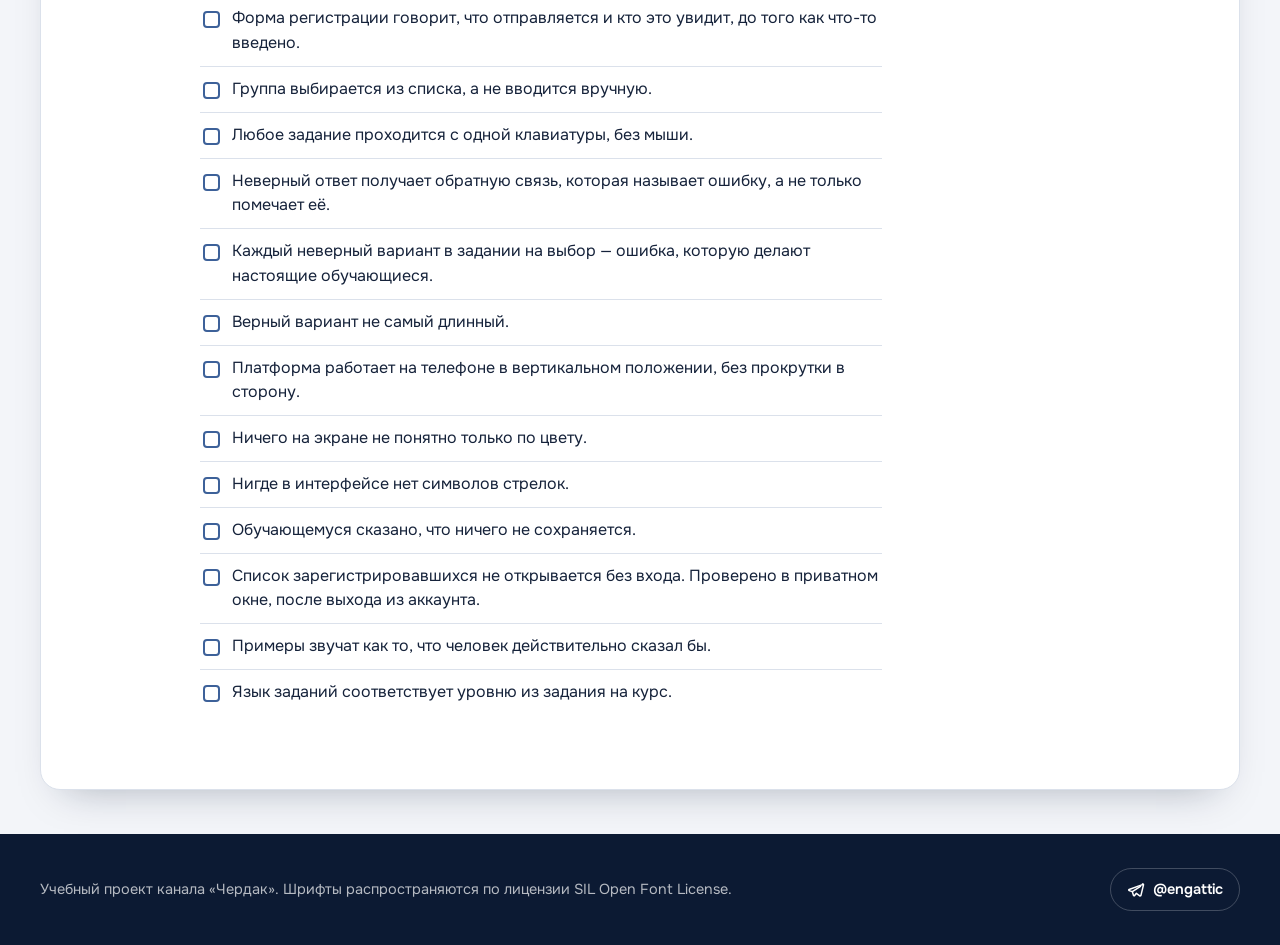
==== commit 2868b17e: "Firebase settings" ====
--- a/Claude outputs/svoya-platforma-odin-fail.html
+++ b/Claude outputs/svoya-platforma-odin-fail.html
@@ -297,12 +297,14 @@
   <div data-l="ru">
     <div class="kind num"><i></i><b>Шаг 02</b></div>
     <h2>База данных</h2>
-    <p class="lead">Делается один раз, до сборки. На выходе нужен файл <code>my-config.txt</code> с настройками подключения.</p>
+    <p class="lead">Делается один раз, до сборки. На выходе нужны файл <code>my-config.txt</code> с настройками подключения и преподавательский вход.</p>
     <ol class="steps">
       <li>Откройте console.firebase.google.com и войдите в аккаунт Google.</li>
       <li>Нажмите «Создать проект». Имя задайте латиницей, например <code>my-course</code>. Аналитику подключать не нужно.</li>
       <li>В левом меню, в разделе Product categories, откройте Databases &amp; Storage и выберите в выпавшем списке Firestore, он в группе NoSQL. Нужен именно Firestore, а не Realtime Database, это две разные базы данных. Нажмите кнопку создания базы. Режим выберите производственный (production). Регион возьмите ближайший — сменить его потом нельзя.</li>
-      <li>Перейдите на вкладку Rules, удалите всё, что там есть, вставьте текст ниже и нажмите Publish.</li>
+      <li>В левом меню, в разделе Product categories, откройте Security и выберите Authentication. Нажмите кнопку начала работы, в списке способов входа выберите Email/Password и включите верхний переключатель. Второй, Email link, включать не нужно.</li>
+      <li>Перейдите на вкладку Users и нажмите Add user. Введите свою рабочую почту и пароль, который больше нигде не используется. Это Ваш преподавательский вход. В появившейся строке скопируйте значение User UID, оно понадобится в правилах.</li>
+      <li>Вернитесь в Firestore, откройте вкладку Rules, удалите всё, что там есть, вставьте текст ниже и нажмите Publish.</li>
     </ol>
     <div class="block">
       <div class="block-head"><b>Правила доступа</b><button class="btn btn-sm copy" type="button">Копировать</button></div>
@@ -315,7 +317,9 @@
         &amp;&amp; request.resource.data.displayName.size() &gt;= 2
         &amp;&amp; request.resource.data.displayName.size() &lt;= 40
         &amp;&amp; request.resource.data.groupCode in <span class="fill">['ENG-A', 'ENG-B']</span>;
-      allow read, update, delete: if false;
+      allow read: if request.auth != null
+        &amp;&amp; request.auth.uid == <span class="fill">'UID-ПРЕПОДАВАТЕЛЯ'</span>;
+      allow update, delete: if false;
     }
     match /{document=**} {
       allow read, write: if false;
@@ -323,25 +327,40 @@
   }
 }</pre>
     </div>
-    <p>Коды групп Вы придумываете сами, по одному на каждую группу, которая будет проходить курс. Это любые строки, например <code>ENG-A</code> и <code>ENG-B</code>. Их знаете Вы и Ваши обучающиеся, и нужны они для того, чтобы в базу не попадали записи от посторонних, нашедших ссылку. Перечислите свои коды в правилах вместо <code>['ENG-A', 'ENG-B']</code>, впишите тот же список при сборке и сообщите каждой группе её код.</p>
+    <p>Коды групп Вы придумываете сами, по одному на каждую группу, которая будет проходить курс. Это любые короткие строки, например <code>ENG-A</code> и <code>ENG-B</code>. Обучающемуся запоминать их не нужно, он выберет свою группу из списка. Код нужен для того, чтобы записи раскладывались по группам и чтобы в базу не попадало произвольное содержимое. Перечислите свои коды в правилах вместо <code>['ENG-A', 'ENG-B']</code> и впишите тот же список при сборке.</p>
+    <p>Вторая строка в правилах разрешает чтение списка только одному человеку, владельцу указанного UID. Это Ваш преподавательский аккаунт из пятого шага. Вставьте вместо <code>'UID-ПРЕПОДАВАТЕЛЯ'</code> скопированное значение. Проверки на то, что вошёл хоть кто-нибудь, здесь недостаточно, потому что завести себе аккаунт в Вашем проекте может любой.</p>
     <div class="note warn"><p>Когда появится новая группа, её код впишите в двух местах, в правила и в список в коде платформы. Если поправить только одно, регистрация у этой группы перестанет проходить, а выглядеть это будет как поломка платформы.</p></div>
-    <div class="note"><p>Если свободных проектов Firebase не осталось, возьмите уже существующий. Тогда правила не заменяйте целиком, а добавьте в них только блок <code>match /participants/{docId}</code> из текста выше, не трогая остальные блоки. Последний блок с <code>match /{document=**}</code> в этом случае не нужен — всё, что не описано правилами, Firestore запрещает по умолчанию.</p></div>
-    <ol class="steps" start="5">
-      <li>Нажмите шестерёнку рядом с названием проекта и выберите Project settings. Внизу, в разделе Your apps, нажмите значок с угловыми скобками. Имя приложения любое, Firebase Hosting подключать не нужно, затем нажмите Register app.</li>
-      <li>На экране появится блок <code>firebaseConfig</code>. Скопируйте его целиком в текстовый файл и сохраните под именем <code>my-config.txt</code>.</li>
-      <li>Записи участников смотрите там же, в Firestore, в коллекции <code>participants</code>.</li>
+    <ol class="steps" start="7">
+      <li>В левом меню нажмите Settings и выберите General. Прокрутите страницу вниз до раздела Your apps и нажмите значок с угловыми скобками, это веб-приложение. Имя приложения любое, Firebase Hosting подключать не нужно, затем нажмите Register app.</li>
+      <li>На экране появится блок <code>firebaseConfig</code>. Скопируйте его целиком в текстовый файл и сохраните под именем <code>my-config.txt</code>. Если файл потеряется, этот же блок всегда лежит в Settings, General, раздел Your apps.</li>
+      <li>Список зарегистрировавшихся Вы увидите на экране преподавателя в самой платформе, он собирается на шестом запросе. Те же записи всегда доступны и в консоли, в Firestore, в коллекции <code>participants</code>.</li>
     </ol>
+    <p>Блок выглядит примерно так, значения в нём будут Ваши собственные.</p>
+    <div class="block">
+      <div class="block-head"><b>Образец firebaseConfig</b></div>
+      <pre>const firebaseConfig = {
+  apiKey: "AIzaSyB7hK2mNp...",
+  authDomain: "my-course-2f41c.firebaseapp.com",
+  projectId: "my-course-2f41c",
+  storageBucket: "my-course-2f41c.firebasestorage.app",
+  messagingSenderId: "408271936502",
+  appId: "1:408271936502:web:9c3b1aa7e5d04f82"
+};</pre>
+    </div>
+    <p>Копируйте его целиком, вместе со словами <code>const firebaseConfig =</code> в начале и закрывающей фигурной скобкой с точкой с запятой в конце. Строки выше, которые начинаются со слова <code>import</code> или с двух косых черт, не нужны.</p>
     <div class="note"><p>Значение <code>apiKey</code> в этом блоке — не пароль, а идентификатор проекта, поэтому он спокойно лежит в открытом коде сайта. Доступ к данным определяют правила. По правилам выше в коллекцию можно только добавить запись; прочитать, изменить или удалить данные из браузера нельзя. Видите их только Вы, в консоли.</p></div>
   </div>
   <div data-l="en">
     <div class="kind num"><i></i><b>Step 02</b></div>
     <h2>The database</h2>
-    <p class="lead">Done once, before building. What you need at the end is a <code>my-config.txt</code> file holding the connection settings.</p>
+    <p class="lead">Done once, before building. What you need at the end is a <code>my-config.txt</code> file holding the connection settings, and a teacher sign-in.</p>
     <ol class="steps">
       <li>Open console.firebase.google.com and sign in with a Google account.</li>
       <li>Click Create a project. Give it a plain name such as <code>my-course</code>. Analytics is not needed.</li>
       <li>In the left menu, under Product categories, open Databases &amp; Storage and choose Firestore from the list that appears, in the NoSQL group. It must be Firestore and not Realtime Database, which is a different database. Click the button that creates the database. Choose production mode. Pick the region closest to you — it cannot be changed later.</li>
-      <li>Open the Rules tab, delete everything in it, paste the text below and click Publish.</li>
+      <li>In the left menu, under Product categories, open Security and choose Authentication. Click the button that starts it, pick Email/Password in the list of sign-in methods and turn on the first switch. The second one, Email link, is not needed.</li>
+      <li>Open the Users tab and click Add user. Enter your work e-mail and a password you use nowhere else. This is your teacher sign-in. In the row that appears, copy the User UID value, you will need it in the rules.</li>
+      <li>Go back to Firestore, open the Rules tab, delete everything in it, paste the text below and click Publish.</li>
     </ol>
     <div class="block">
       <div class="block-head"><b>Security rules</b><button class="btn btn-sm copy" type="button">Copy</button></div>
@@ -354,7 +373,9 @@
         &amp;&amp; request.resource.data.displayName.size() &gt;= 2
         &amp;&amp; request.resource.data.displayName.size() &lt;= 40
         &amp;&amp; request.resource.data.groupCode in <span class="fill">['ENG-A', 'ENG-B']</span>;
-      allow read, update, delete: if false;
+      allow read: if request.auth != null
+        &amp;&amp; request.auth.uid == <span class="fill">'TEACHER-UID'</span>;
+      allow update, delete: if false;
     }
     match /{document=**} {
       allow read, write: if false;
@@ -362,14 +383,27 @@
   }
 }</pre>
     </div>
-    <p>You invent the group codes yourself, one for each group that will take the course. They are any strings, for example <code>ENG-A</code> and <code>ENG-B</code>. You and your learners know them, and their purpose is to keep records from strangers who find the link out of your database. List your own codes in the rules in place of <code>['ENG-A', 'ENG-B']</code>, put the same list in when building, and tell each group its code.</p>
+    <p>You invent the group codes yourself, one for each group that will take the course. They are any short strings, for example <code>ENG-A</code> and <code>ENG-B</code>. Learners do not have to remember them, they pick their group from a list. The code exists so that records sort by group and so that arbitrary content cannot reach the database. List your own codes in the rules in place of <code>['ENG-A', 'ENG-B']</code> and put the same list in when building.</p>
+    <p>The second line in the rules lets one person read the list, the owner of the UID named there. That is your teacher account from step five. Put the copied value in place of <code>'TEACHER-UID'</code>. Checking merely that somebody is signed in is not enough here, because anyone can create an account in your project.</p>
     <div class="note warn"><p>When a new group appears, add its code in two places, the rules and the list in the platform code. If you change only one of them, registration stops working for that group, and it looks like a broken platform.</p></div>
-    <div class="note"><p>If you have no free Firebase projects left, use an existing one. In that case do not replace the rules wholesale; add only the <code>match /participants/{docId}</code> block from the text above, leaving the other blocks untouched. The final <code>match /{document=**}</code> block is then unnecessary, because Firestore denies anything the rules do not describe.</p></div>
-    <ol class="steps" start="5">
-      <li>Click the gear icon next to the project name and choose Project settings. At the bottom, under Your apps, click the angle brackets icon. Any app name will do, Firebase Hosting is not needed, then click Register app.</li>
-      <li>A <code>firebaseConfig</code> block appears on screen. Copy the whole of it into a text file and save it as <code>my-config.txt</code>.</li>
-      <li>Registration records are in the same console, in Firestore, in the <code>participants</code> collection.</li>
+    <ol class="steps" start="7">
+      <li>In the left menu click Settings and choose General. Scroll down to the Your apps section and click the angle brackets icon, which stands for a web app. Any app name will do, Firebase Hosting is not needed, then click Register app.</li>
+      <li>A <code>firebaseConfig</code> block appears on screen. Copy the whole of it into a text file and save it as <code>my-config.txt</code>. If the file goes missing, the same block always sits in Settings, General, the Your apps section.</li>
+      <li>You will see the list of registrations on the teacher screen inside the platform, built by the sixth request. The same records are always available in the console too, in Firestore, in the <code>participants</code> collection.</li>
     </ol>
+    <p>The block looks roughly like this, with your own values in it.</p>
+    <div class="block">
+      <div class="block-head"><b>What firebaseConfig looks like</b></div>
+      <pre>const firebaseConfig = {
+  apiKey: "AIzaSyB7hK2mNp...",
+  authDomain: "my-course-2f41c.firebaseapp.com",
+  projectId: "my-course-2f41c",
+  storageBucket: "my-course-2f41c.firebasestorage.app",
+  messagingSenderId: "408271936502",
+  appId: "1:408271936502:web:9c3b1aa7e5d04f82"
+};</pre>
+    </div>
+    <p>Copy the whole of it, including the words <code>const firebaseConfig =</code> at the start and the closing brace with its semicolon at the end. The lines above it that begin with <code>import</code> or with two slashes are not needed.</p>
     <div class="note"><p>The <code>apiKey</code> value in that block is not a password but a project identifier, which is why it can sit openly in the site's code. Access is decided by the rules. Under the rules above a record can only be added to the collection; nothing can be read, changed or deleted from a browser. You are the only one who sees the records, in the console.</p></div>
   </div>
 </section>
@@ -425,7 +459,7 @@
   <div data-l="ru">
     <div class="kind num"><i></i><b>Шаг 04</b></div>
     <h2>Сборка</h2>
-    <p class="lead">Пять запросов, по одному за раз. После каждого открывайте результат и публикуйте его, и только потом переходите к следующему. Перед каждым запросом вставляйте правила из шага 03.</p>
+    <p class="lead">Шесть запросов, по одному за раз. После каждого открывайте результат и публикуйте его, и только потом переходите к следующему. Перед каждым запросом вставляйте правила из шага 03.</p>
 
     <h3>Задание на курс</h3>
     <p>Сначала заполните этот блок своими словами. Всё, что не решите здесь, ИИ решит за Вас.</p>
@@ -480,7 +514,7 @@
 <span class="fill">ВСТАВЬТЕ СЮДА СОДЕРЖИМОЕ ФАЙЛА my-config.txt</span>
 
 Требования.
-1. Вместо заглушки на экране Registration сделай форму из двух полей. Display name — обязательное, от 2 до 40 знаков. Group code — обязательное, должно совпасть с одной из строк массива GROUPS, который объяви в начале скрипта, я его заполню. Сравнивай, убрав пробелы по краям и не различая регистр, но записывай в базу строку ровно в том виде, в каком она лежит в GROUPS.
+1. Вместо заглушки на экране Registration сделай форму из двух полей. Display name — текстовое, обязательное, от 2 до 40 знаков. Group — выпадающий список, обязательный, собранный из массива GROUPS, который объяви в начале скрипта, я его заполню. Каждый элемент массива имеет поля code и name, например { code: "ENG-A", name: "Monday group" }. В списке показывай name, а в базу записывай code. Первым пунктом списка поставь незаполненное значение, чтобы группа выбиралась осознанно.
 2. Под полями одно предложение простыми словами о том, что именно отправляется и кто это увидит, и флажок согласия, без которого продолжить нельзя. Подпись флажка должна быть понятна сама по себе.
 3. Проверяй поля в JavaScript до отправки. Ошибку показывай словами рядом с тем полем, к которому она относится. Не опирайся на цвет и не используй всплывающие окна.
 4. При отправке записывай ровно один документ в коллекцию participants с полями displayName, groupCode, platformId и createdAt. Константу platformId объяви в начале скрипта. Для createdAt возьми серверную отметку времени Firestore.
@@ -542,11 +576,31 @@
 
 Присылай файл целиком.</pre>
     </div>
+
+    <h3>Экран преподавателя</h3>
+    <div class="block">
+      <div class="block-head"><b>Запрос 6. Список зарегистрировавшихся</b><button class="btn btn-sm copy" type="button">Копировать</button></div>
+      <pre>Добавь в файл экран преподавателя. Всё, что уже работает, оставь как есть.
+
+1. Внизу экрана Welcome маленькая неброская ссылка Teacher. По нажатию открывается экран Sign in, а не экран Registration.
+2. Экран Sign in — поля Email и Password и кнопка Sign in. Вход делай через Firebase Authentication, способом email и пароль. Возможности зарегистрировать нового пользователя на этом экране быть не должно, только вход.
+3. Перед входом задай хранение сессии на время вкладки, в сборке compat это firebase.auth.Auth.Persistence.SESSION. Закрыли вкладку — вход сброшен. Платформу открывают с чужих компьютеров.
+4. После успешного входа открывается экран Teacher с таблицей из трёх столбцов — Name, Group и Registered. Сортируй по времени, новые записи сверху, время показывай в местном формате.
+5. Над таблицей выпадающий список групп, собранный из GROUPS, со значением All groups по умолчанию, и строка с числом показанных записей вида 14 records.
+6. В столбце Group показывай name из GROUPS. Если кода записи в GROUPS нет, покажи сам код.
+7. Кнопка Sign out возвращает на экран Welcome.
+8. Если войти не удалось, покажи одно предложение простыми словами. Не выводи техническое сообщение Firebase и не уточняй, что именно неверно, почта или пароль.
+9. Чтение коллекции participants происходит только на этом экране и только после успешного входа. Больше нигде платформа ничего не читает.
+10. Пока список загружается, покажи строку Loading. Если чтение не удалось, покажи одно предложение и кнопку Try again.
+
+Присылай файл целиком.</pre>
+    </div>
+    <p class="muted">Проверьте экран дважды. Сначала войдите и убедитесь, что список виден и фильтр работает. Затем нажмите Sign out, откройте ссылку в приватном окне и убедитесь, что без входа список не открывается.</p>
   </div>
   <div data-l="en">
     <div class="kind num"><i></i><b>Step 04</b></div>
     <h2>Building</h2>
-    <p class="lead">Five requests, one at a time. After each one, open the result and publish it before moving on. Paste the rules from step 03 before every request.</p>
+    <p class="lead">Six requests, one at a time. After each one, open the result and publish it before moving on. Paste the rules from step 03 before every request.</p>
 
     <h3>Course brief</h3>
     <p>Fill this in first, in your own words. Everything you do not decide here, the AI will decide for you.</p>
@@ -601,7 +655,7 @@
 <span class="fill">PASTE THE CONTENTS OF my-config.txt HERE</span>
 
 Requirements.
-1. Replace the placeholder on the Registration screen with a form of two fields. Display name, required, between 2 and 40 characters. Group code, required, which must match one of the strings in the array GROUPS that you declare at the start of the script and I will fill in. Compare after trimming spaces and ignoring capitals, but write to the database the string exactly as it stands in GROUPS.
+1. Replace the placeholder on the Registration screen with a form of two fields. Display name, a text field, required, between 2 and 40 characters. Group, a drop-down list, required, built from the array GROUPS that you declare at the start of the script and I will fill in. Each item of the array has the fields code and name, for example { code: "ENG-A", name: "Monday group" }. Show name in the list and write code to the database. Make the first entry of the list empty, so that a group is chosen deliberately.
 2. Below the fields, one sentence in plain words about what exactly is sent and who will see it, and a consent checkbox without which the learner cannot continue. The checkbox label must make sense on its own.
 3. Validate the fields in JavaScript before anything is sent. Show each error in words next to the field it belongs to. Do not rely on colour and do not use pop-up dialogs.
 4. On submit, write exactly one document to the collection participants, with the fields displayName, groupCode, platformId and createdAt. Declare platformId as a constant at the start of the script. For createdAt use the Firestore server timestamp.
@@ -663,6 +717,26 @@
 
 Return the full file.</pre>
     </div>
+
+    <h3>The teacher screen</h3>
+    <div class="block">
+      <div class="block-head"><b>Request 6. The list of registrations</b><button class="btn btn-sm copy" type="button">Copy</button></div>
+      <pre>Add a teacher screen to the file. Keep everything that already works.
+
+1. At the bottom of the Welcome screen, a small discreet link saying Teacher. It opens the Sign in screen, not the Registration screen.
+2. The Sign in screen has Email and Password fields and a Sign in button. Sign in through Firebase Authentication with email and password. There must be no way to create a new user on this screen, only to sign in.
+3. Before signing in, set session persistence to the lifetime of the tab, which in the compat build is firebase.auth.Auth.Persistence.SESSION. Close the tab and the sign-in is gone. The platform is opened on other people's computers.
+4. After a successful sign-in the Teacher screen opens, with a table of three columns, Name, Group and Registered. Sort by time, newest first, and show the time in the local format.
+5. Above the table a drop-down list of groups built from GROUPS, with All groups as the default, and a line with the number of rows shown, of the form 14 records.
+6. In the Group column show the name from GROUPS. If the record's code is not in GROUPS, show the code itself.
+7. A Sign out button returns to the Welcome screen.
+8. If signing in fails, show one sentence in plain words. Do not print the technical Firebase message and do not say which of the two was wrong, the e-mail or the password.
+9. Reading the participants collection happens only on this screen and only after a successful sign-in. Nowhere else does the platform read anything.
+10. While the list loads, show a Loading line. If the read fails, show one sentence and a Try again button.
+
+Return the full file.</pre>
+    </div>
+    <p class="muted">Check this screen twice. First sign in and make sure the list appears and the filter works. Then click Sign out, open the link in a private window and make sure the list cannot be reached without signing in.</p>
   </div>
 </section>
 
@@ -788,6 +862,7 @@
     <ul class="cl">
       <li>Результат модуля виден до первого задания, понятными обучающемуся словами.</li>
       <li>Форма регистрации говорит, что отправляется и кто это увидит, до того как что-то введено.</li>
+      <li>Группа выбирается из списка, а не вводится вручную.</li>
       <li>Любое задание проходится с одной клавиатуры, без мыши.</li>
       <li>Неверный ответ получает обратную связь, которая называет ошибку, а не только помечает её.</li>
       <li>Каждый неверный вариант в задании на выбор — ошибка, которую делают настоящие обучающиеся.</li>
@@ -796,6 +871,7 @@
       <li>Ничего на экране не понятно только по цвету.</li>
       <li>Нигде в интерфейсе нет символов стрелок.</li>
       <li>Обучающемуся сказано, что ничего не сохраняется.</li>
+      <li>Список зарегистрировавшихся не открывается без входа. Проверено в приватном окне, после выхода из аккаунта.</li>
       <li>Примеры звучат как то, что человек действительно сказал бы.</li>
       <li>Язык заданий соответствует уровню из задания на курс.</li>
     </ul>
@@ -807,6 +883,7 @@
     <ul class="cl">
       <li>The unit outcome is visible before the first task, in words a learner understands.</li>
       <li>The registration form says what is sent and who will see it, before anything is typed.</li>
+      <li>The group is chosen from a list rather than typed.</li>
       <li>Every task can be completed with the keyboard alone, without a mouse.</li>
       <li>A wrong answer gets feedback that names the error rather than merely marking it.</li>
       <li>Every wrong option in the multiple choice is a mistake real learners make.</li>
@@ -815,6 +892,7 @@
       <li>Nothing on screen is understood by colour alone.</li>
       <li>There are no arrow characters anywhere in the interface.</li>
       <li>The learner is told that nothing is saved.</li>
+      <li>The list of registrations cannot be reached without signing in. Checked in a private window, after signing out.</li>
       <li>The examples sound like something a person would actually say.</li>
       <li>The language of the tasks matches the level in the course brief.</li>
     </ul>
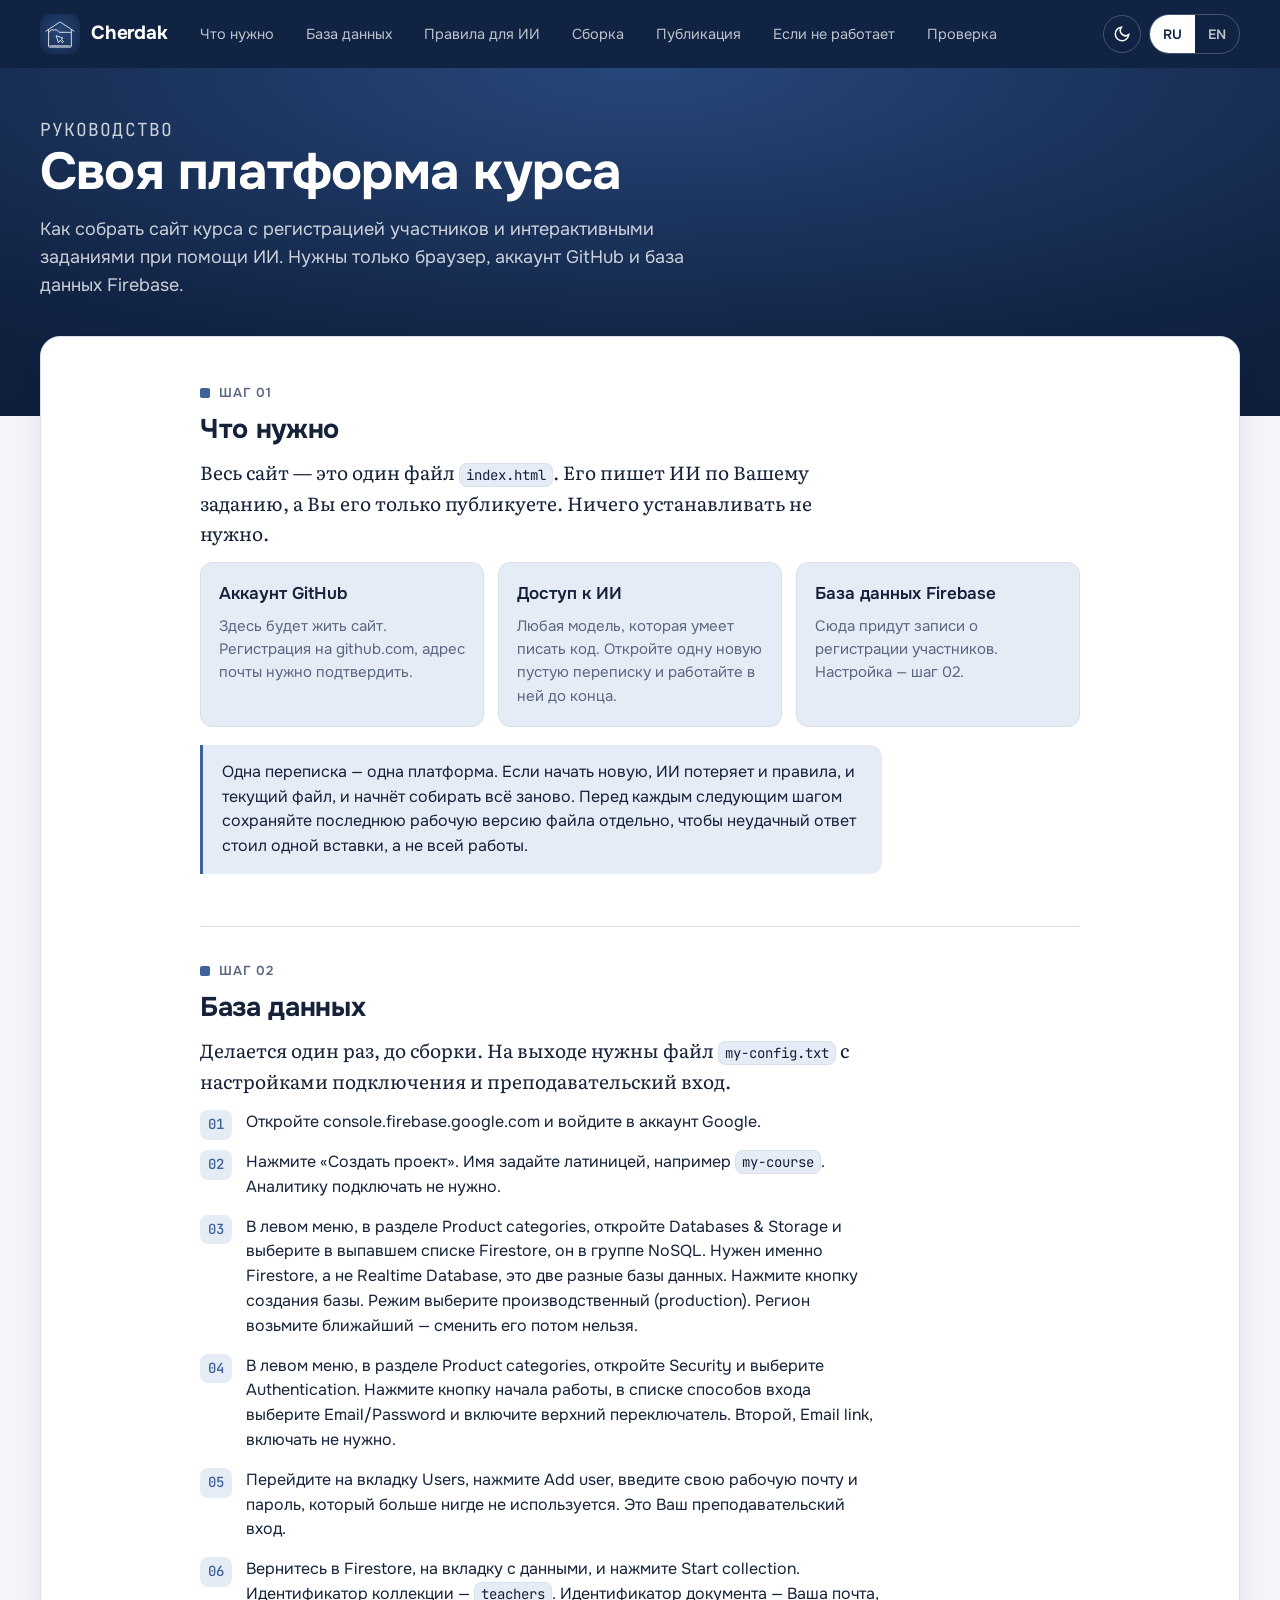
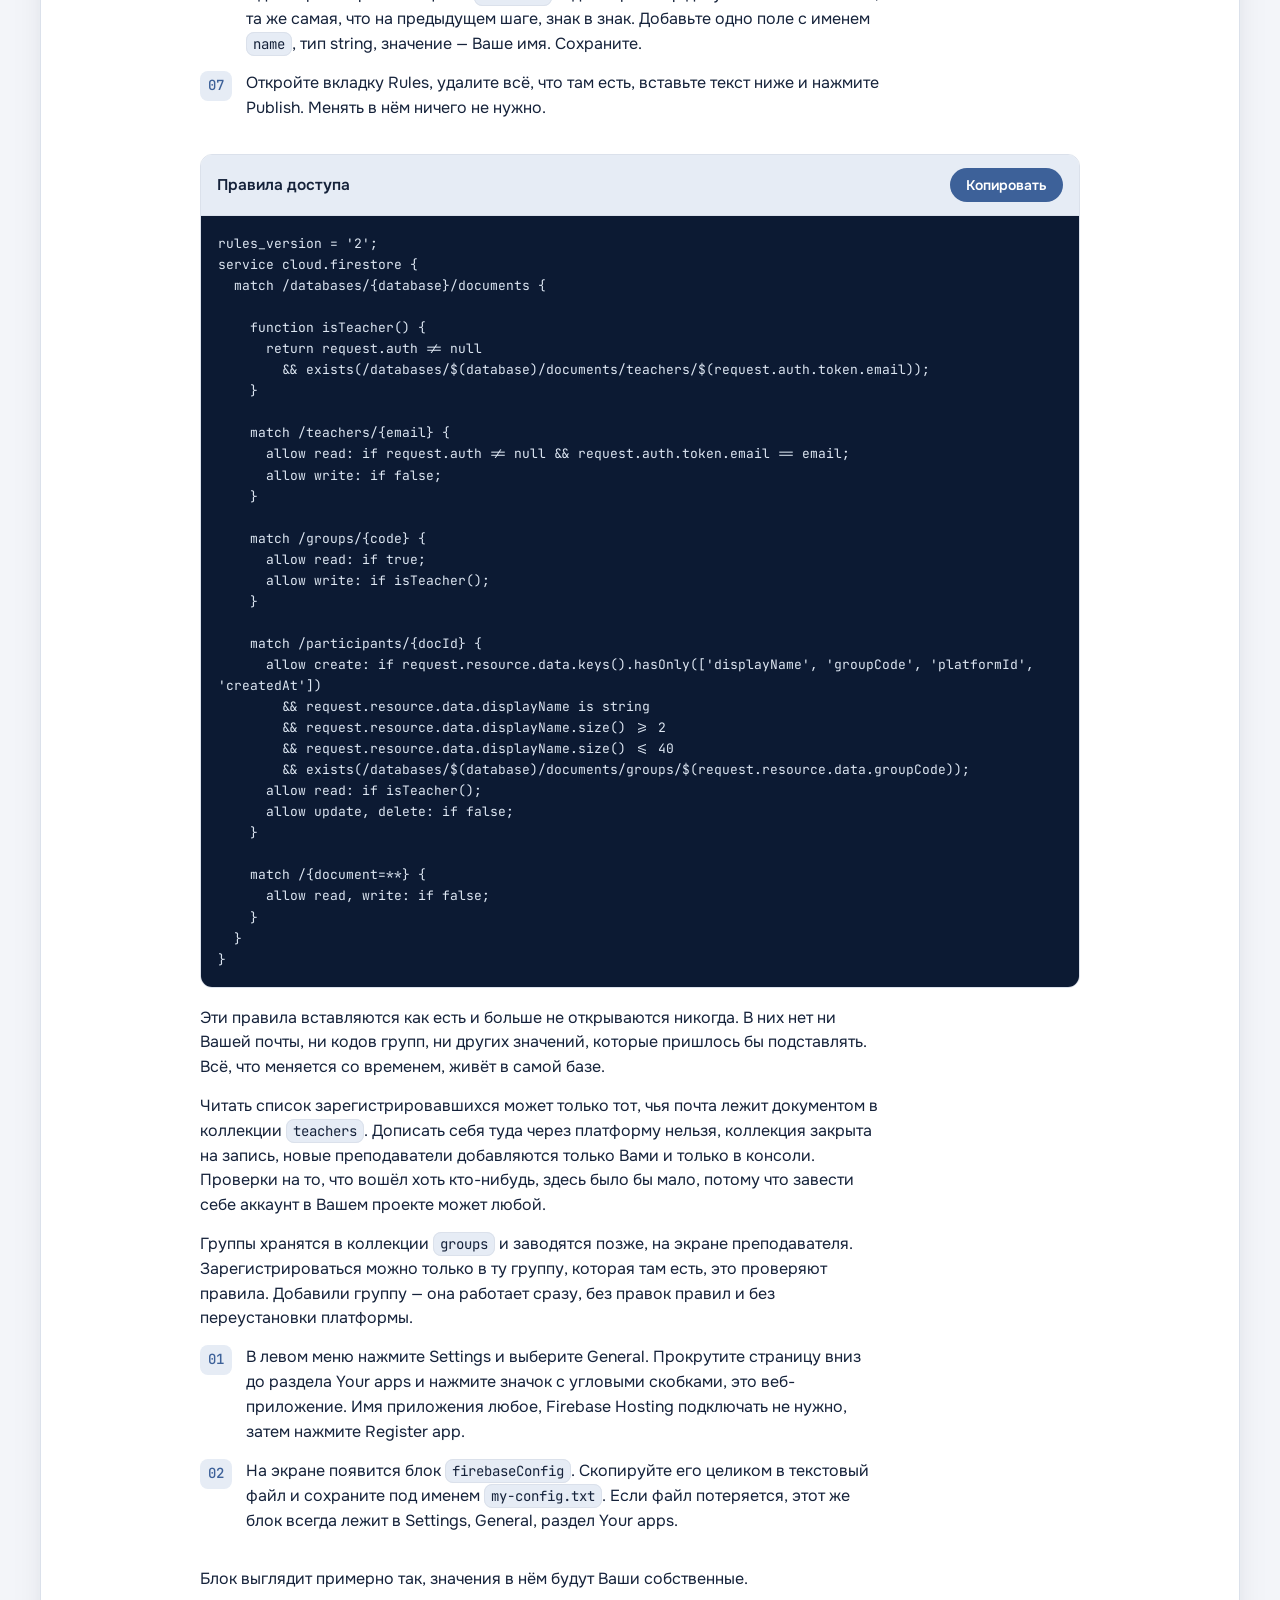
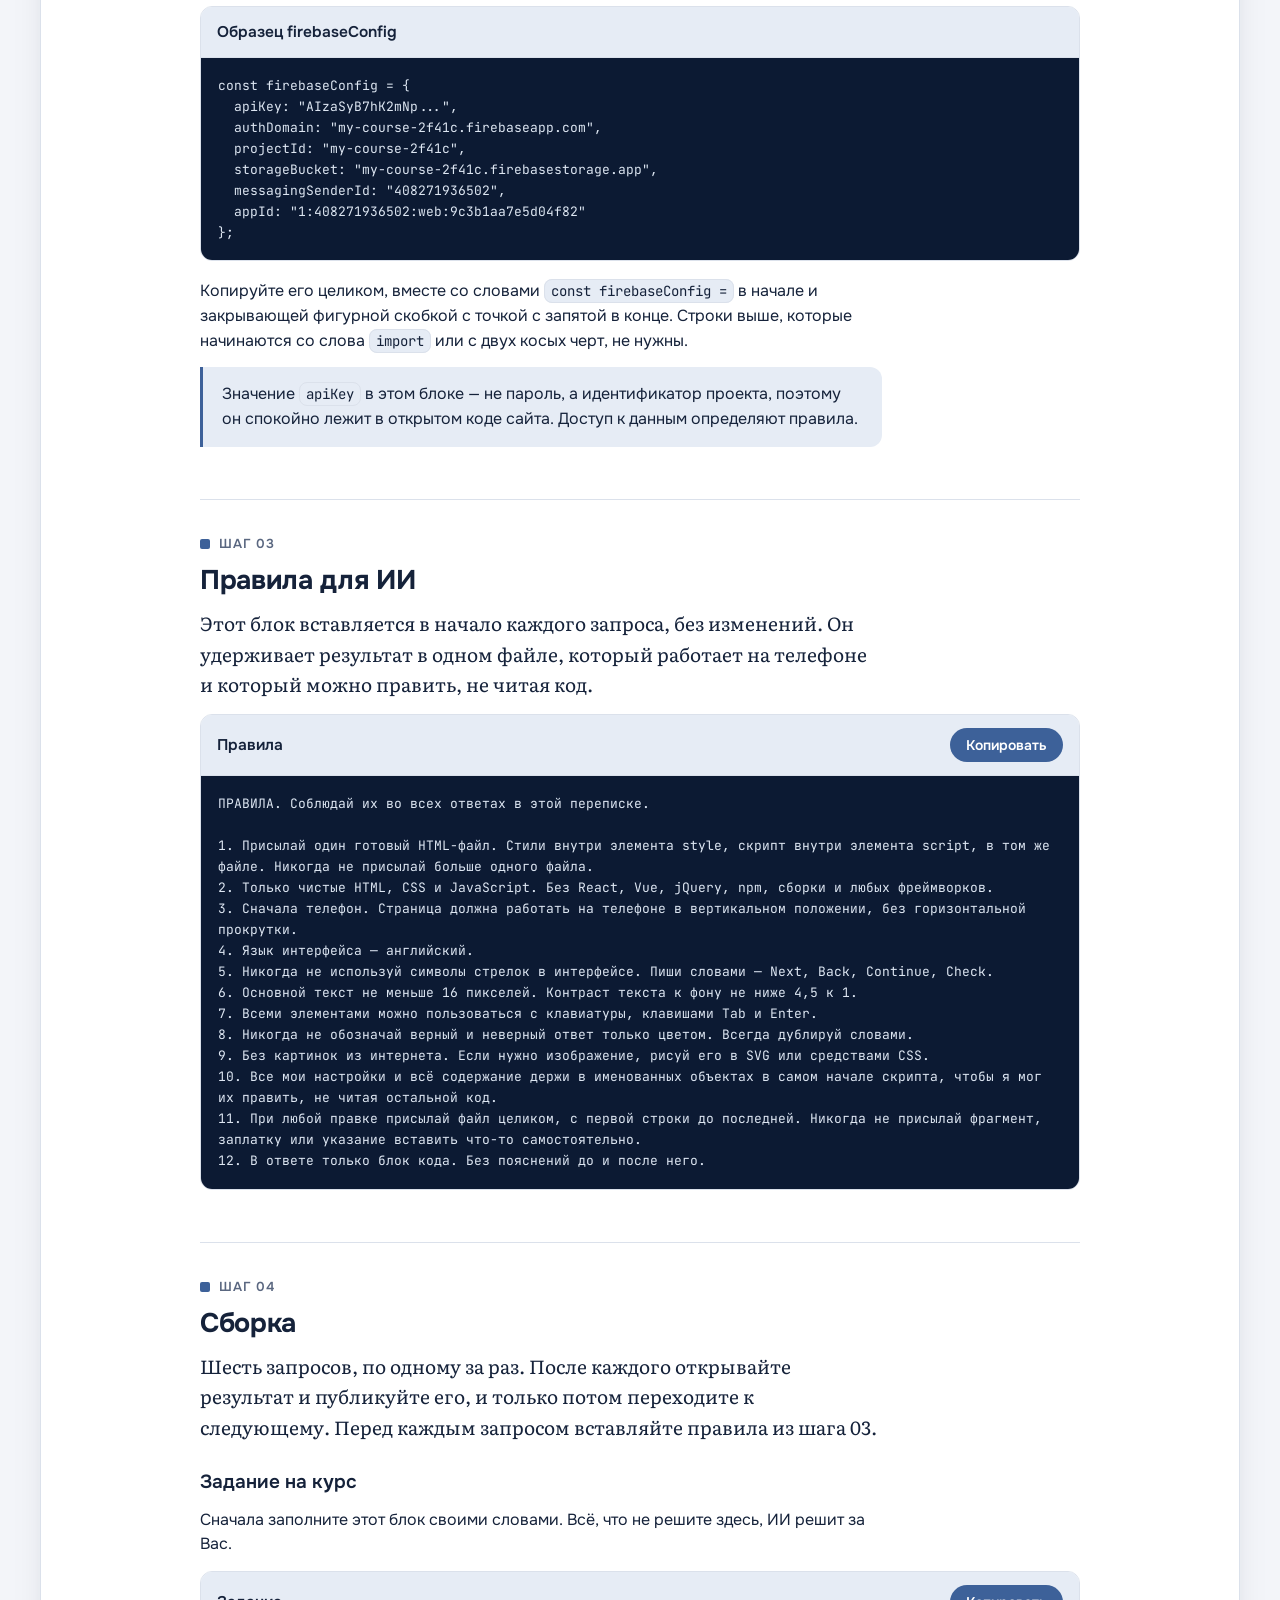
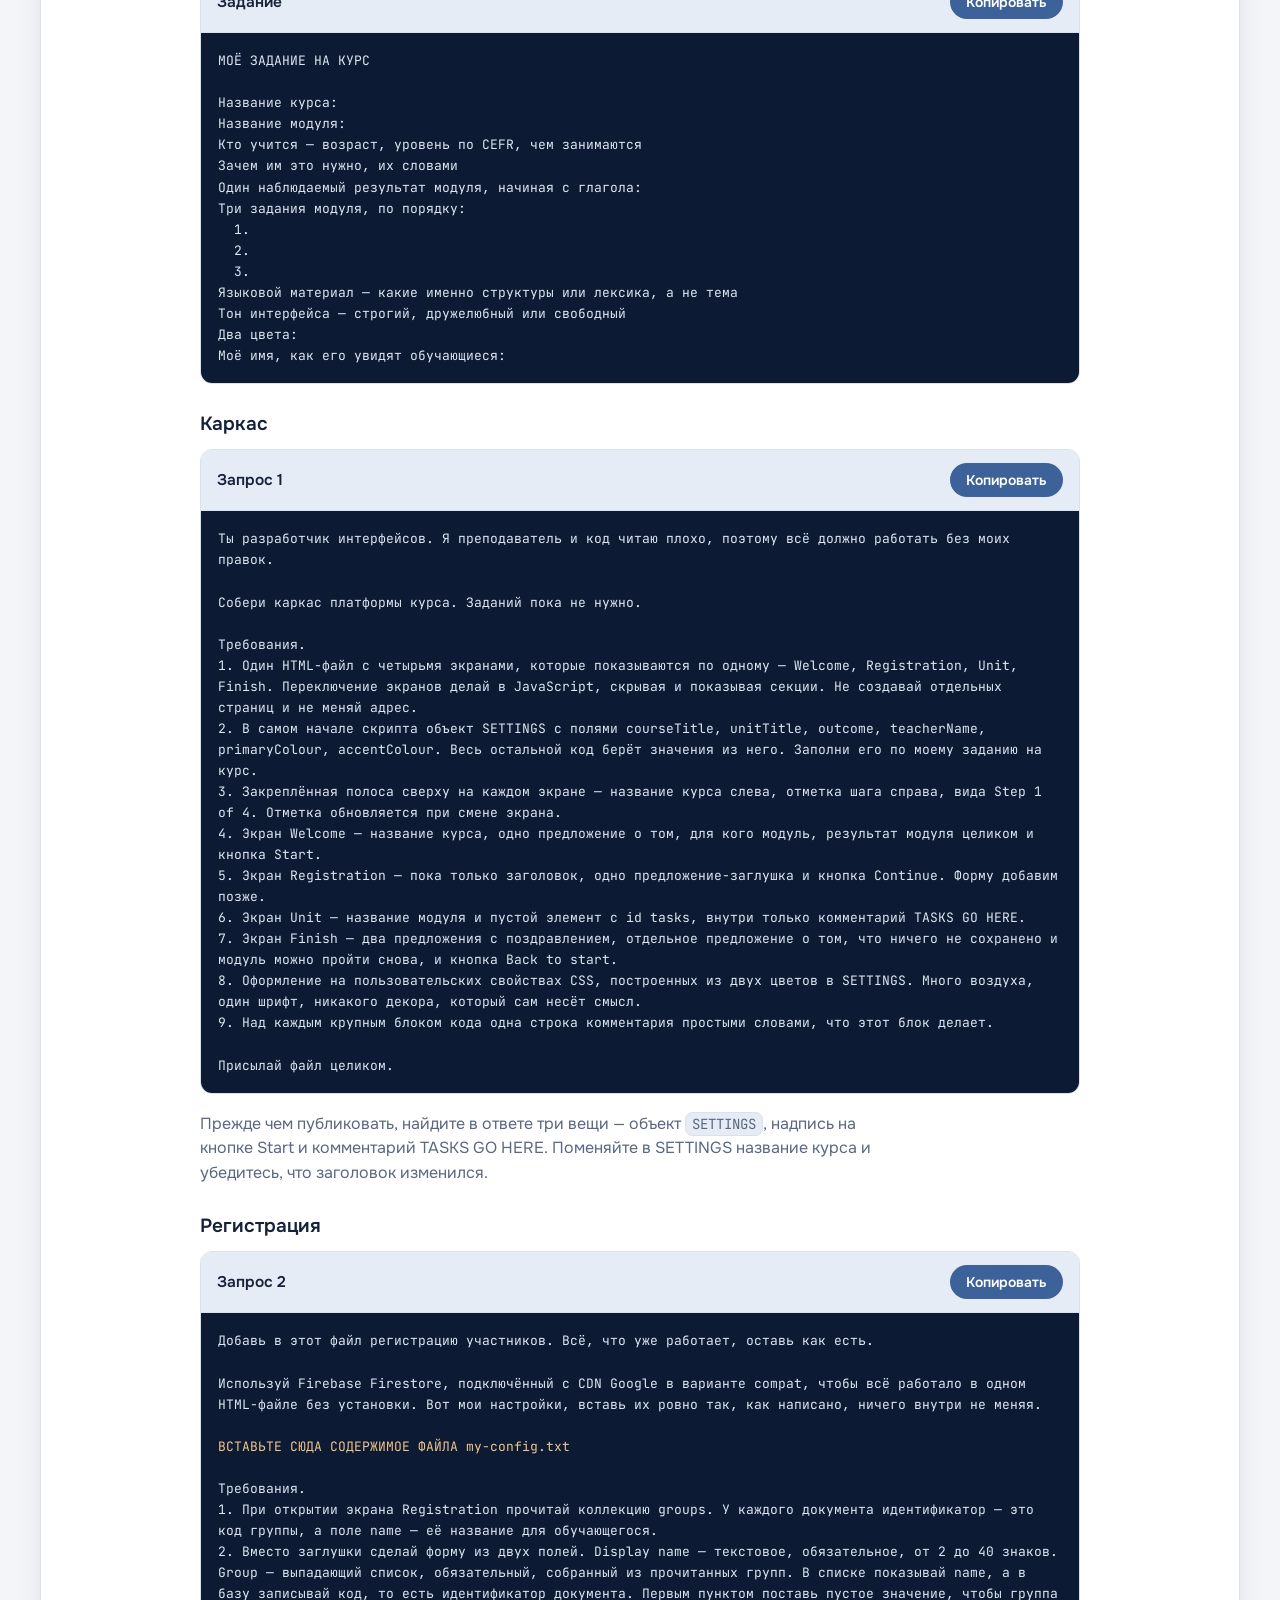
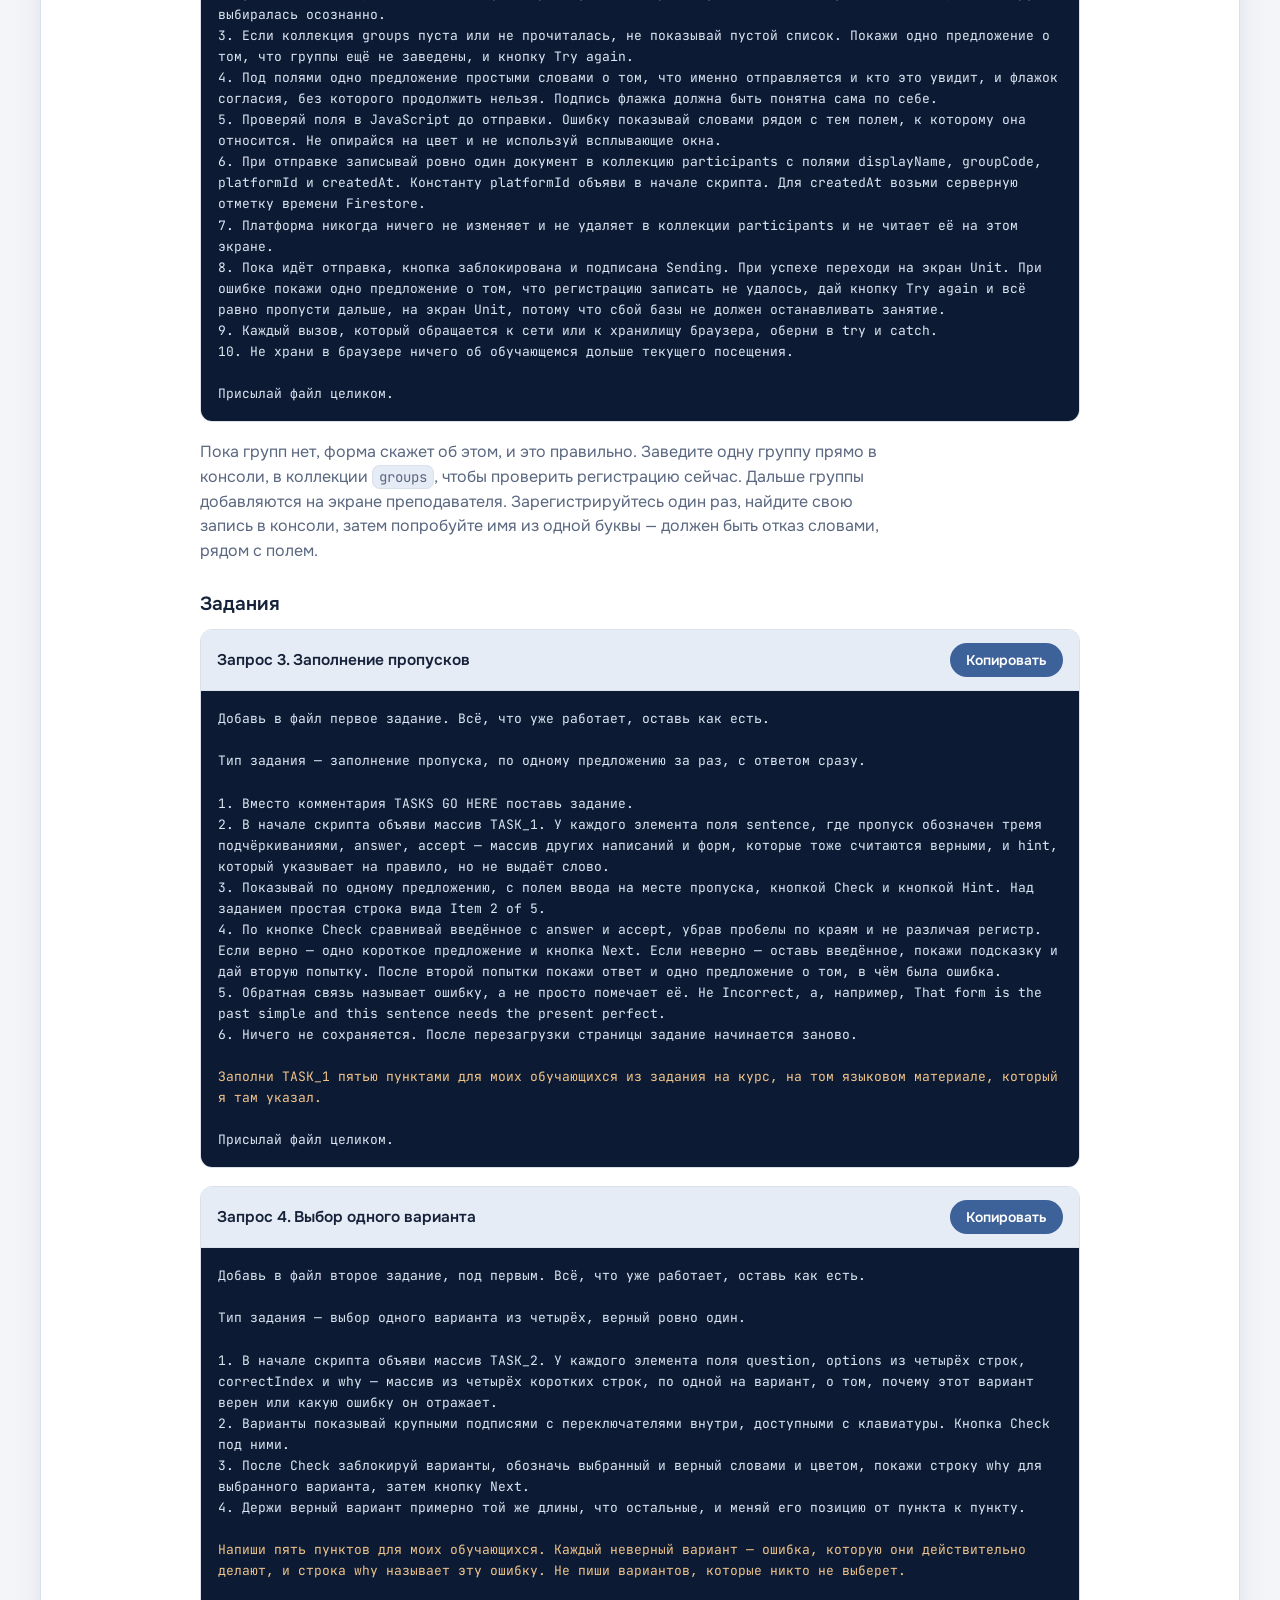
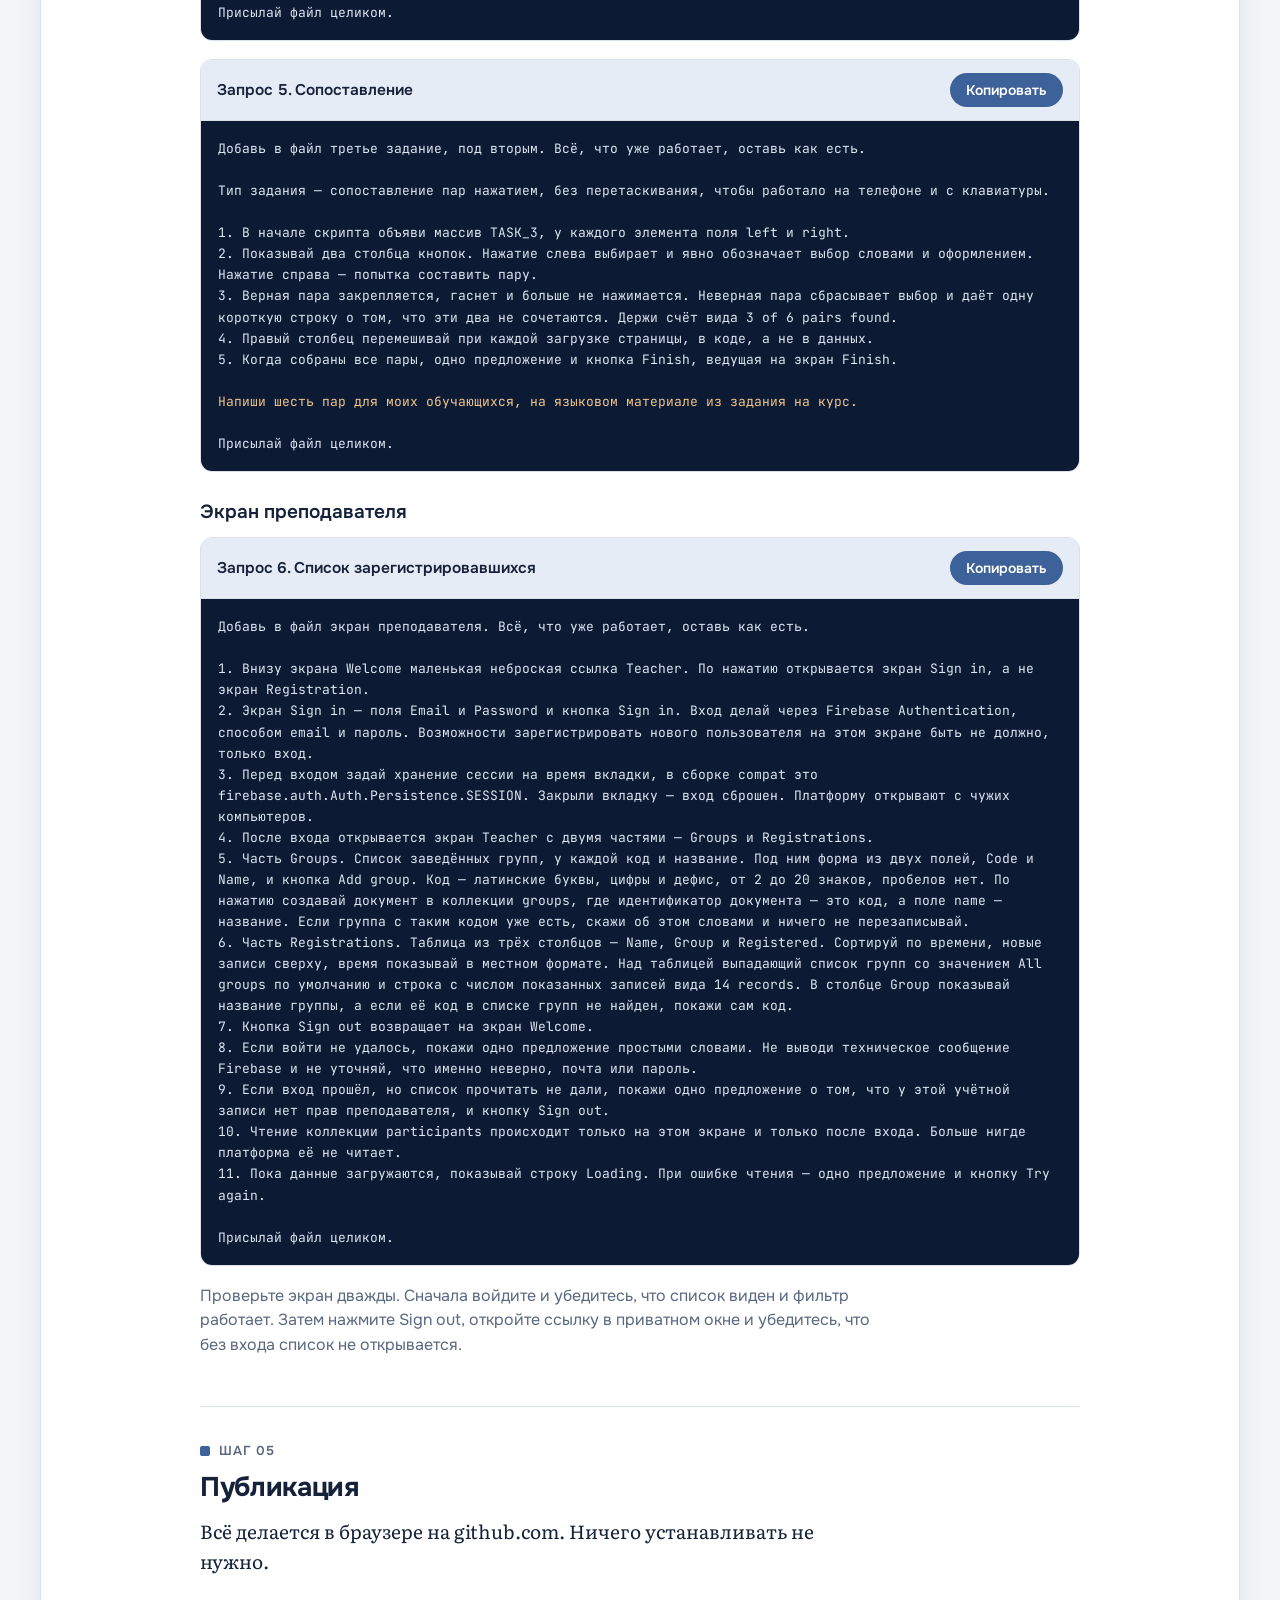
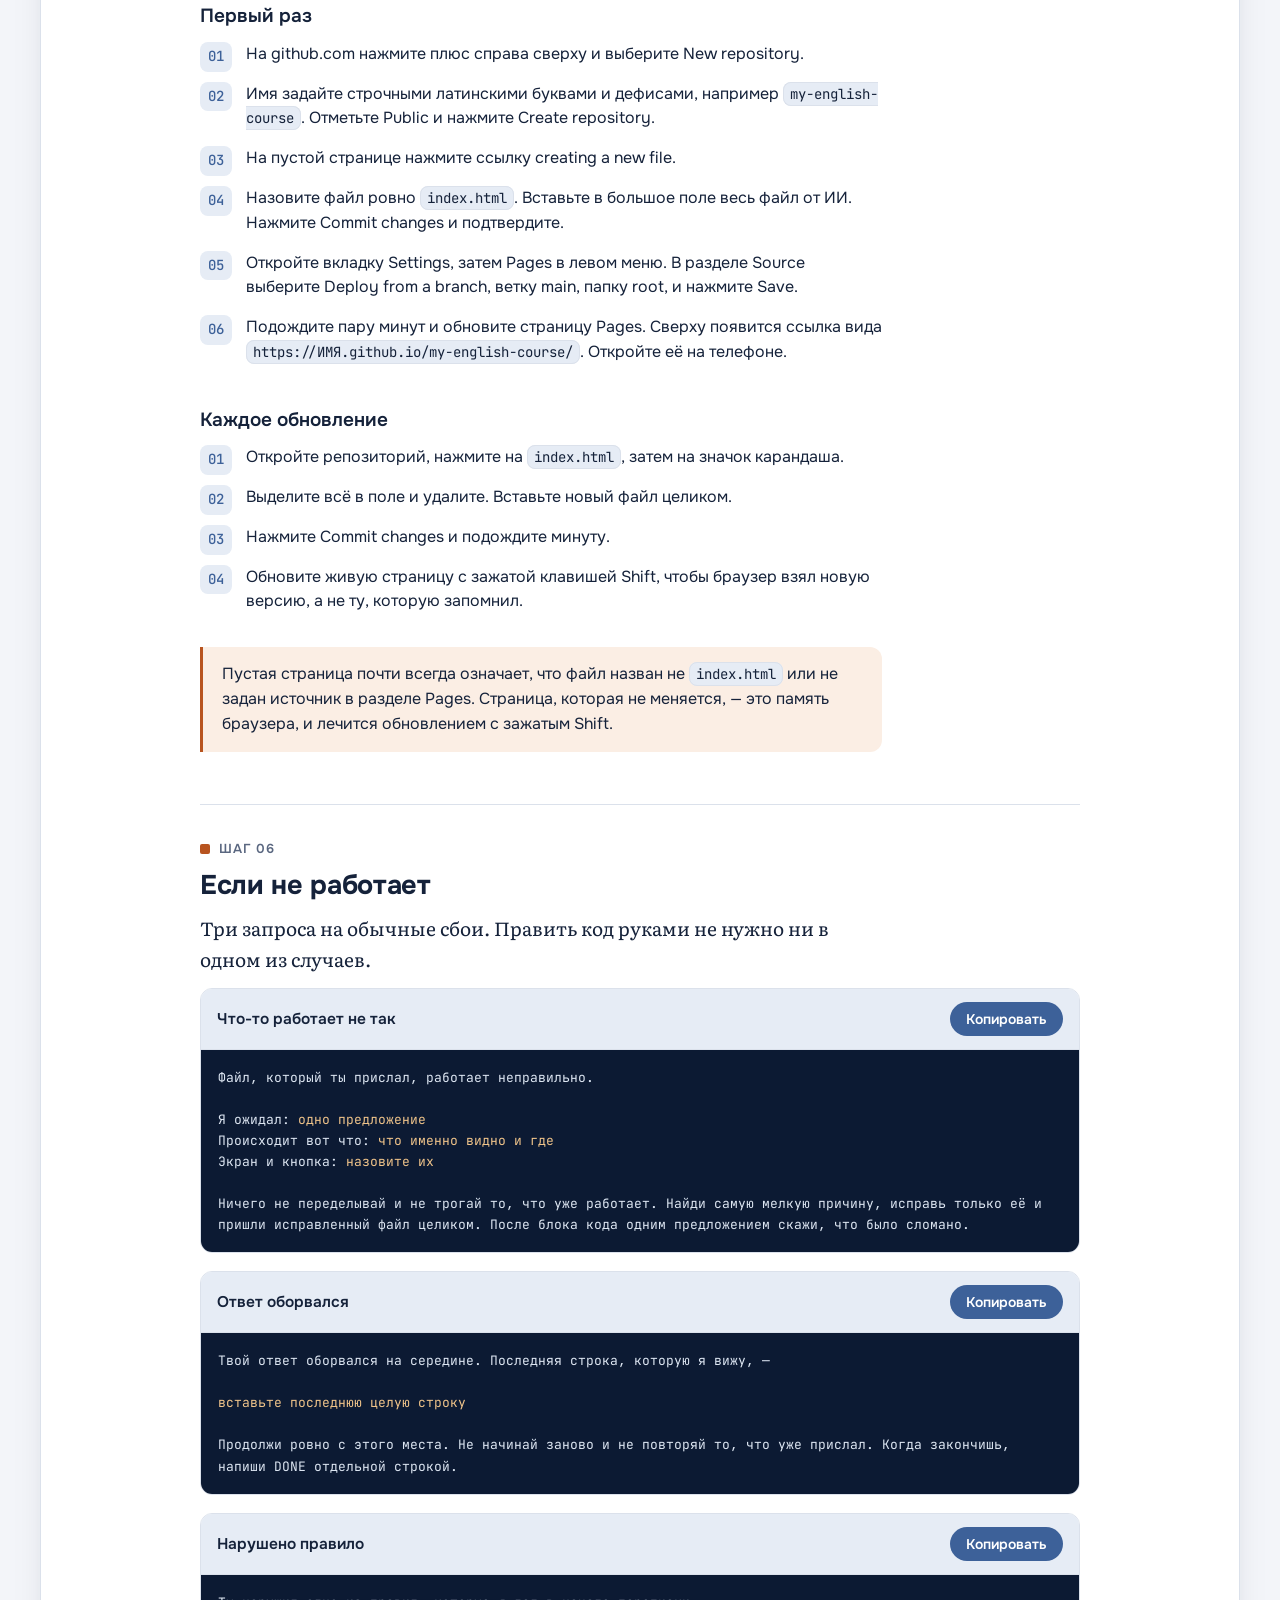
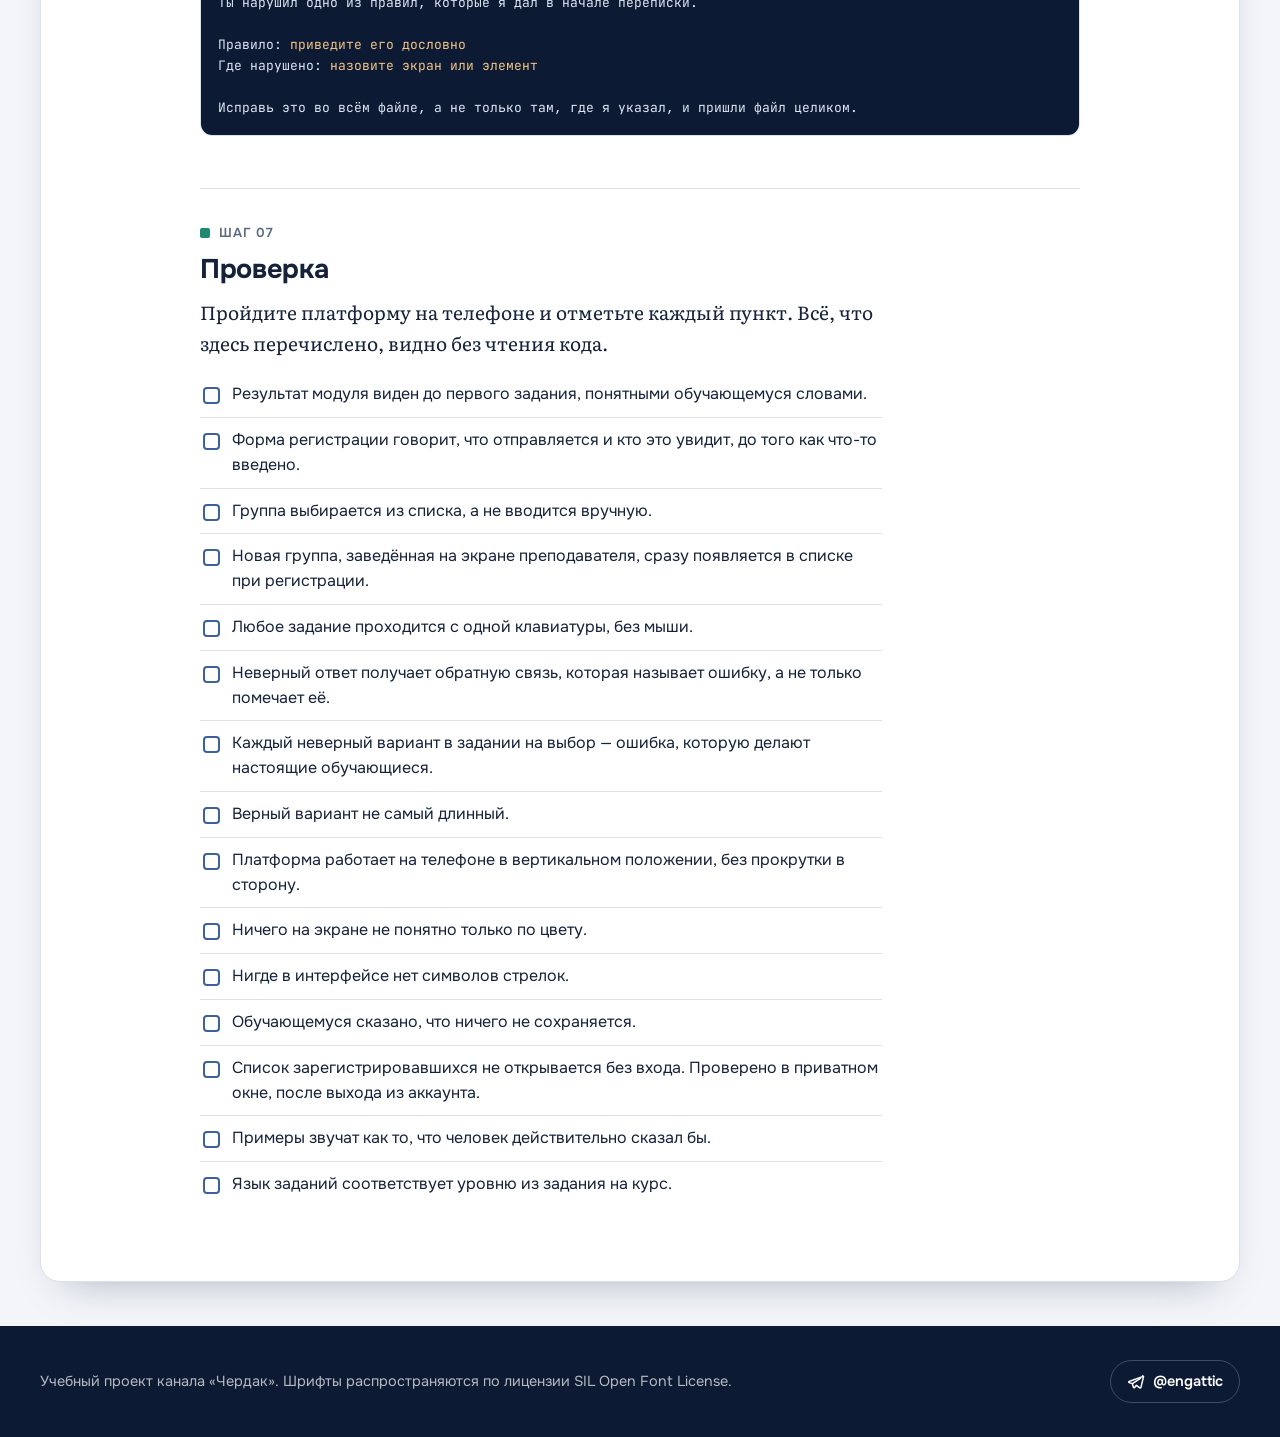
==== commit d97e5d3d: "UID2" ====
--- a/Claude outputs/svoya-platforma-odin-fail.html
+++ b/Claude outputs/svoya-platforma-odin-fail.html
@@ -303,37 +303,53 @@
       <li>Нажмите «Создать проект». Имя задайте латиницей, например <code>my-course</code>. Аналитику подключать не нужно.</li>
       <li>В левом меню, в разделе Product categories, откройте Databases &amp; Storage и выберите в выпавшем списке Firestore, он в группе NoSQL. Нужен именно Firestore, а не Realtime Database, это две разные базы данных. Нажмите кнопку создания базы. Режим выберите производственный (production). Регион возьмите ближайший — сменить его потом нельзя.</li>
       <li>В левом меню, в разделе Product categories, откройте Security и выберите Authentication. Нажмите кнопку начала работы, в списке способов входа выберите Email/Password и включите верхний переключатель. Второй, Email link, включать не нужно.</li>
-      <li>Перейдите на вкладку Users и нажмите Add user. Введите свою рабочую почту и пароль, который больше нигде не используется. Это Ваш преподавательский вход. В появившейся строке скопируйте значение User UID, оно понадобится в правилах.</li>
-      <li>Вернитесь в Firestore, откройте вкладку Rules, удалите всё, что там есть, вставьте текст ниже и нажмите Publish.</li>
+      <li>Перейдите на вкладку Users, нажмите Add user, введите свою рабочую почту и пароль, который больше нигде не используется. Это Ваш преподавательский вход.</li>
+      <li>Вернитесь в Firestore, на вкладку с данными, и нажмите Start collection. Идентификатор коллекции — <code>teachers</code>. Идентификатор документа — Ваша почта, та же самая, что на предыдущем шаге, знак в знак. Добавьте одно поле с именем <code>name</code>, тип string, значение — Ваше имя. Сохраните.</li>
+      <li>Откройте вкладку Rules, удалите всё, что там есть, вставьте текст ниже и нажмите Publish. Менять в нём ничего не нужно.</li>
     </ol>
     <div class="block">
       <div class="block-head"><b>Правила доступа</b><button class="btn btn-sm copy" type="button">Копировать</button></div>
       <pre>rules_version = '2';
 service cloud.firestore {
   match /databases/{database}/documents {
+
+    function isTeacher() {
+      return request.auth != null
+        &amp;&amp; exists(/databases/$(database)/documents/teachers/$(request.auth.token.email));
+    }
+
+    match /teachers/{email} {
+      allow read: if request.auth != null &amp;&amp; request.auth.token.email == email;
+      allow write: if false;
+    }
+
+    match /groups/{code} {
+      allow read: if true;
+      allow write: if isTeacher();
+    }
+
     match /participants/{docId} {
       allow create: if request.resource.data.keys().hasOnly(['displayName', 'groupCode', 'platformId', 'createdAt'])
         &amp;&amp; request.resource.data.displayName is string
         &amp;&amp; request.resource.data.displayName.size() &gt;= 2
         &amp;&amp; request.resource.data.displayName.size() &lt;= 40
-        &amp;&amp; request.resource.data.groupCode in <span class="fill">['ENG-A', 'ENG-B']</span>;
-      allow read: if request.auth != null
-        &amp;&amp; request.auth.uid == <span class="fill">'UID-ПРЕПОДАВАТЕЛЯ'</span>;
+        &amp;&amp; exists(/databases/$(database)/documents/groups/$(request.resource.data.groupCode));
+      allow read: if isTeacher();
       allow update, delete: if false;
     }
+
     match /{document=**} {
       allow read, write: if false;
     }
   }
 }</pre>
     </div>
-    <p>Коды групп Вы придумываете сами, по одному на каждую группу, которая будет проходить курс. Это любые короткие строки, например <code>ENG-A</code> и <code>ENG-B</code>. Обучающемуся запоминать их не нужно, он выберет свою группу из списка. Код нужен для того, чтобы записи раскладывались по группам и чтобы в базу не попадало произвольное содержимое. Перечислите свои коды в правилах вместо <code>['ENG-A', 'ENG-B']</code> и впишите тот же список при сборке.</p>
-    <p>Вторая строка в правилах разрешает чтение списка только одному человеку, владельцу указанного UID. Это Ваш преподавательский аккаунт из пятого шага. Вставьте вместо <code>'UID-ПРЕПОДАВАТЕЛЯ'</code> скопированное значение. Проверки на то, что вошёл хоть кто-нибудь, здесь недостаточно, потому что завести себе аккаунт в Вашем проекте может любой.</p>
-    <div class="note warn"><p>Когда появится новая группа, её код впишите в двух местах, в правила и в список в коде платформы. Если поправить только одно, регистрация у этой группы перестанет проходить, а выглядеть это будет как поломка платформы.</p></div>
-    <ol class="steps" start="7">
+    <p>Эти правила вставляются как есть и больше не открываются никогда. В них нет ни Вашей почты, ни кодов групп, ни других значений, которые пришлось бы подставлять. Всё, что меняется со временем, живёт в самой базе.</p>
+    <p>Читать список зарегистрировавшихся может только тот, чья почта лежит документом в коллекции <code>teachers</code>. Дописать себя туда через платформу нельзя, коллекция закрыта на запись, новые преподаватели добавляются только Вами и только в консоли. Проверки на то, что вошёл хоть кто-нибудь, здесь было бы мало, потому что завести себе аккаунт в Вашем проекте может любой.</p>
+    <p>Группы хранятся в коллекции <code>groups</code> и заводятся позже, на экране преподавателя. Зарегистрироваться можно только в ту группу, которая там есть, это проверяют правила. Добавили группу — она работает сразу, без правок правил и без переустановки платформы.</p>
+    <ol class="steps" start="8">
       <li>В левом меню нажмите Settings и выберите General. Прокрутите страницу вниз до раздела Your apps и нажмите значок с угловыми скобками, это веб-приложение. Имя приложения любое, Firebase Hosting подключать не нужно, затем нажмите Register app.</li>
       <li>На экране появится блок <code>firebaseConfig</code>. Скопируйте его целиком в текстовый файл и сохраните под именем <code>my-config.txt</code>. Если файл потеряется, этот же блок всегда лежит в Settings, General, раздел Your apps.</li>
-      <li>Список зарегистрировавшихся Вы увидите на экране преподавателя в самой платформе, он собирается на шестом запросе. Те же записи всегда доступны и в консоли, в Firestore, в коллекции <code>participants</code>.</li>
     </ol>
     <p>Блок выглядит примерно так, значения в нём будут Ваши собственные.</p>
     <div class="block">
@@ -348,7 +364,7 @@
 };</pre>
     </div>
     <p>Копируйте его целиком, вместе со словами <code>const firebaseConfig =</code> в начале и закрывающей фигурной скобкой с точкой с запятой в конце. Строки выше, которые начинаются со слова <code>import</code> или с двух косых черт, не нужны.</p>
-    <div class="note"><p>Значение <code>apiKey</code> в этом блоке — не пароль, а идентификатор проекта, поэтому он спокойно лежит в открытом коде сайта. Доступ к данным определяют правила. По правилам выше в коллекцию можно только добавить запись; прочитать, изменить или удалить данные из браузера нельзя. Видите их только Вы, в консоли.</p></div>
+    <div class="note"><p>Значение <code>apiKey</code> в этом блоке — не пароль, а идентификатор проекта, поэтому он спокойно лежит в открытом коде сайта. Доступ к данным определяют правила.</p></div>
   </div>
   <div data-l="en">
     <div class="kind num"><i></i><b>Step 02</b></div>
@@ -359,37 +375,53 @@
       <li>Click Create a project. Give it a plain name such as <code>my-course</code>. Analytics is not needed.</li>
       <li>In the left menu, under Product categories, open Databases &amp; Storage and choose Firestore from the list that appears, in the NoSQL group. It must be Firestore and not Realtime Database, which is a different database. Click the button that creates the database. Choose production mode. Pick the region closest to you — it cannot be changed later.</li>
       <li>In the left menu, under Product categories, open Security and choose Authentication. Click the button that starts it, pick Email/Password in the list of sign-in methods and turn on the first switch. The second one, Email link, is not needed.</li>
-      <li>Open the Users tab and click Add user. Enter your work e-mail and a password you use nowhere else. This is your teacher sign-in. In the row that appears, copy the User UID value, you will need it in the rules.</li>
-      <li>Go back to Firestore, open the Rules tab, delete everything in it, paste the text below and click Publish.</li>
+      <li>Open the Users tab, click Add user, and enter your work e-mail and a password you use nowhere else. This is your teacher sign-in.</li>
+      <li>Go back to Firestore, to the data tab, and click Start collection. The collection id is <code>teachers</code>. The document id is your e-mail, exactly the one from the previous step, character for character. Add one field called <code>name</code>, of type string, with your name as its value. Save.</li>
+      <li>Open the Rules tab, delete everything in it, paste the text below and click Publish. Nothing in it needs changing.</li>
     </ol>
     <div class="block">
       <div class="block-head"><b>Security rules</b><button class="btn btn-sm copy" type="button">Copy</button></div>
       <pre>rules_version = '2';
 service cloud.firestore {
   match /databases/{database}/documents {
+
+    function isTeacher() {
+      return request.auth != null
+        &amp;&amp; exists(/databases/$(database)/documents/teachers/$(request.auth.token.email));
+    }
+
+    match /teachers/{email} {
+      allow read: if request.auth != null &amp;&amp; request.auth.token.email == email;
+      allow write: if false;
+    }
+
+    match /groups/{code} {
+      allow read: if true;
+      allow write: if isTeacher();
+    }
+
     match /participants/{docId} {
       allow create: if request.resource.data.keys().hasOnly(['displayName', 'groupCode', 'platformId', 'createdAt'])
         &amp;&amp; request.resource.data.displayName is string
         &amp;&amp; request.resource.data.displayName.size() &gt;= 2
         &amp;&amp; request.resource.data.displayName.size() &lt;= 40
-        &amp;&amp; request.resource.data.groupCode in <span class="fill">['ENG-A', 'ENG-B']</span>;
-      allow read: if request.auth != null
-        &amp;&amp; request.auth.uid == <span class="fill">'TEACHER-UID'</span>;
+        &amp;&amp; exists(/databases/$(database)/documents/groups/$(request.resource.data.groupCode));
+      allow read: if isTeacher();
       allow update, delete: if false;
     }
+
     match /{document=**} {
       allow read, write: if false;
     }
   }
 }</pre>
     </div>
-    <p>You invent the group codes yourself, one for each group that will take the course. They are any short strings, for example <code>ENG-A</code> and <code>ENG-B</code>. Learners do not have to remember them, they pick their group from a list. The code exists so that records sort by group and so that arbitrary content cannot reach the database. List your own codes in the rules in place of <code>['ENG-A', 'ENG-B']</code> and put the same list in when building.</p>
-    <p>The second line in the rules lets one person read the list, the owner of the UID named there. That is your teacher account from step five. Put the copied value in place of <code>'TEACHER-UID'</code>. Checking merely that somebody is signed in is not enough here, because anyone can create an account in your project.</p>
-    <div class="note warn"><p>When a new group appears, add its code in two places, the rules and the list in the platform code. If you change only one of them, registration stops working for that group, and it looks like a broken platform.</p></div>
-    <ol class="steps" start="7">
+    <p>These rules are pasted as they are and never opened again. They hold no e-mail of yours, no group codes, nothing you would have to substitute. Everything that changes over time lives in the database itself.</p>
+    <p>Only the person whose e-mail sits as a document in the <code>teachers</code> collection can read the list of registrations. Nobody can add themselves there through the platform, the collection is closed to writing, and new teachers are added by you alone, in the console. Checking merely that somebody is signed in would not be enough here, because anyone can create an account in your project.</p>
+    <p>Groups live in the <code>groups</code> collection and are created later, on the teacher screen. A learner can register only into a group that exists there, and the rules enforce it. Add a group and it works at once, with no edit to the rules and no redeployment of the platform.</p>
+    <ol class="steps" start="8">
       <li>In the left menu click Settings and choose General. Scroll down to the Your apps section and click the angle brackets icon, which stands for a web app. Any app name will do, Firebase Hosting is not needed, then click Register app.</li>
       <li>A <code>firebaseConfig</code> block appears on screen. Copy the whole of it into a text file and save it as <code>my-config.txt</code>. If the file goes missing, the same block always sits in Settings, General, the Your apps section.</li>
-      <li>You will see the list of registrations on the teacher screen inside the platform, built by the sixth request. The same records are always available in the console too, in Firestore, in the <code>participants</code> collection.</li>
     </ol>
     <p>The block looks roughly like this, with your own values in it.</p>
     <div class="block">
@@ -404,7 +436,7 @@
 };</pre>
     </div>
     <p>Copy the whole of it, including the words <code>const firebaseConfig =</code> at the start and the closing brace with its semicolon at the end. The lines above it that begin with <code>import</code> or with two slashes are not needed.</p>
-    <div class="note"><p>The <code>apiKey</code> value in that block is not a password but a project identifier, which is why it can sit openly in the site's code. Access is decided by the rules. Under the rules above a record can only be added to the collection; nothing can be read, changed or deleted from a browser. You are the only one who sees the records, in the console.</p></div>
+    <div class="note"><p>The <code>apiKey</code> value in that block is not a password but a project identifier, which is why it can sit openly in the site's code. Access is decided by the rules.</p></div>
   </div>
 </section>
 
@@ -514,18 +546,20 @@
 <span class="fill">ВСТАВЬТЕ СЮДА СОДЕРЖИМОЕ ФАЙЛА my-config.txt</span>
 
 Требования.
-1. Вместо заглушки на экране Registration сделай форму из двух полей. Display name — текстовое, обязательное, от 2 до 40 знаков. Group — выпадающий список, обязательный, собранный из массива GROUPS, который объяви в начале скрипта, я его заполню. Каждый элемент массива имеет поля code и name, например { code: "ENG-A", name: "Monday group" }. В списке показывай name, а в базу записывай code. Первым пунктом списка поставь незаполненное значение, чтобы группа выбиралась осознанно.
-2. Под полями одно предложение простыми словами о том, что именно отправляется и кто это увидит, и флажок согласия, без которого продолжить нельзя. Подпись флажка должна быть понятна сама по себе.
-3. Проверяй поля в JavaScript до отправки. Ошибку показывай словами рядом с тем полем, к которому она относится. Не опирайся на цвет и не используй всплывающие окна.
-4. При отправке записывай ровно один документ в коллекцию participants с полями displayName, groupCode, platformId и createdAt. Константу platformId объяви в начале скрипта. Для createdAt возьми серверную отметку времени Firestore.
-5. Платформа никогда ничего не читает, не перечисляет, не изменяет и не удаляет в этой коллекции. Запись — единственная операция во всём коде.
-6. Пока идёт отправка, кнопка заблокирована и подписана Sending. При успехе переходи на экран Unit. При ошибке покажи одно предложение о том, что регистрацию записать не удалось, дай кнопку Try again и всё равно пропусти дальше, на экран Unit, потому что сбой базы не должен останавливать занятие.
-7. Каждый вызов, который обращается к сети или к хранилищу браузера, оберни в try и catch, чтобы сбой в одном месте не ломал остальное.
-8. Не храни в браузере ничего об обучающемся дольше текущего посещения.
+1. При открытии экрана Registration прочитай коллекцию groups. У каждого документа идентификатор — это код группы, а поле name — её название для обучающегося.
+2. Вместо заглушки сделай форму из двух полей. Display name — текстовое, обязательное, от 2 до 40 знаков. Group — выпадающий список, обязательный, собранный из прочитанных групп. В списке показывай name, а в базу записывай код, то есть идентификатор документа. Первым пунктом поставь пустое значение, чтобы группа выбиралась осознанно.
+3. Если коллекция groups пуста или не прочиталась, не показывай пустой список. Покажи одно предложение о том, что группы ещё не заведены, и кнопку Try again.
+4. Под полями одно предложение простыми словами о том, что именно отправляется и кто это увидит, и флажок согласия, без которого продолжить нельзя. Подпись флажка должна быть понятна сама по себе.
+5. Проверяй поля в JavaScript до отправки. Ошибку показывай словами рядом с тем полем, к которому она относится. Не опирайся на цвет и не используй всплывающие окна.
+6. При отправке записывай ровно один документ в коллекцию participants с полями displayName, groupCode, platformId и createdAt. Константу platformId объяви в начале скрипта. Для createdAt возьми серверную отметку времени Firestore.
+7. Платформа никогда ничего не изменяет и не удаляет в коллекции participants и не читает её на этом экране.
+8. Пока идёт отправка, кнопка заблокирована и подписана Sending. При успехе переходи на экран Unit. При ошибке покажи одно предложение о том, что регистрацию записать не удалось, дай кнопку Try again и всё равно пропусти дальше, на экран Unit, потому что сбой базы не должен останавливать занятие.
+9. Каждый вызов, который обращается к сети или к хранилищу браузера, оберни в try и catch.
+10. Не храни в браузере ничего об обучающемся дольше текущего посещения.
 
 Присылай файл целиком.</pre>
     </div>
-    <p class="muted">Зарегистрируйтесь один раз и найдите свою запись в консоли Firebase. Потом попробуйте имя из одной буквы и неверный код группы — оба раза должен быть отказ словами, рядом с полем.</p>
+    <p class="muted">Пока групп нет, форма скажет об этом, и это правильно. Заведите одну группу прямо в консоли, в коллекции <code>groups</code>, чтобы проверить регистрацию сейчас. Дальше группы добавляются на экране преподавателя. Зарегистрируйтесь один раз, найдите свою запись в консоли, затем попробуйте имя из одной буквы — должен быть отказ словами, рядом с полем.</p>
 
     <h3>Задания</h3>
     <div class="block">
@@ -585,13 +619,14 @@
 1. Внизу экрана Welcome маленькая неброская ссылка Teacher. По нажатию открывается экран Sign in, а не экран Registration.
 2. Экран Sign in — поля Email и Password и кнопка Sign in. Вход делай через Firebase Authentication, способом email и пароль. Возможности зарегистрировать нового пользователя на этом экране быть не должно, только вход.
 3. Перед входом задай хранение сессии на время вкладки, в сборке compat это firebase.auth.Auth.Persistence.SESSION. Закрыли вкладку — вход сброшен. Платформу открывают с чужих компьютеров.
-4. После успешного входа открывается экран Teacher с таблицей из трёх столбцов — Name, Group и Registered. Сортируй по времени, новые записи сверху, время показывай в местном формате.
-5. Над таблицей выпадающий список групп, собранный из GROUPS, со значением All groups по умолчанию, и строка с числом показанных записей вида 14 records.
-6. В столбце Group показывай name из GROUPS. Если кода записи в GROUPS нет, покажи сам код.
+4. После входа открывается экран Teacher с двумя частями — Groups и Registrations.
+5. Часть Groups. Список заведённых групп, у каждой код и название. Под ним форма из двух полей, Code и Name, и кнопка Add group. Код — латинские буквы, цифры и дефис, от 2 до 20 знаков, пробелов нет. По нажатию создавай документ в коллекции groups, где идентификатор документа — это код, а поле name — название. Если группа с таким кодом уже есть, скажи об этом словами и ничего не перезаписывай.
+6. Часть Registrations. Таблица из трёх столбцов — Name, Group и Registered. Сортируй по времени, новые записи сверху, время показывай в местном формате. Над таблицей выпадающий список групп со значением All groups по умолчанию и строка с числом показанных записей вида 14 records. В столбце Group показывай название группы, а если её код в списке групп не найден, покажи сам код.
 7. Кнопка Sign out возвращает на экран Welcome.
 8. Если войти не удалось, покажи одно предложение простыми словами. Не выводи техническое сообщение Firebase и не уточняй, что именно неверно, почта или пароль.
-9. Чтение коллекции participants происходит только на этом экране и только после успешного входа. Больше нигде платформа ничего не читает.
-10. Пока список загружается, покажи строку Loading. Если чтение не удалось, покажи одно предложение и кнопку Try again.
+9. Если вход прошёл, но список прочитать не дали, покажи одно предложение о том, что у этой учётной записи нет прав преподавателя, и кнопку Sign out.
+10. Чтение коллекции participants происходит только на этом экране и только после входа. Больше нигде платформа её не читает.
+11. Пока данные загружаются, показывай строку Loading. При ошибке чтения — одно предложение и кнопку Try again.
 
 Присылай файл целиком.</pre>
     </div>
@@ -655,18 +690,20 @@
 <span class="fill">PASTE THE CONTENTS OF my-config.txt HERE</span>
 
 Requirements.
-1. Replace the placeholder on the Registration screen with a form of two fields. Display name, a text field, required, between 2 and 40 characters. Group, a drop-down list, required, built from the array GROUPS that you declare at the start of the script and I will fill in. Each item of the array has the fields code and name, for example { code: "ENG-A", name: "Monday group" }. Show name in the list and write code to the database. Make the first entry of the list empty, so that a group is chosen deliberately.
-2. Below the fields, one sentence in plain words about what exactly is sent and who will see it, and a consent checkbox without which the learner cannot continue. The checkbox label must make sense on its own.
-3. Validate the fields in JavaScript before anything is sent. Show each error in words next to the field it belongs to. Do not rely on colour and do not use pop-up dialogs.
-4. On submit, write exactly one document to the collection participants, with the fields displayName, groupCode, platformId and createdAt. Declare platformId as a constant at the start of the script. For createdAt use the Firestore server timestamp.
-5. The platform never reads, lists, changes or deletes anything in that collection. Writing is the only operation anywhere in the code.
-6. While the write is in progress, the button is disabled and labelled Sending. On success, go to the Unit screen. On failure, show one sentence saying the registration could not be recorded, offer a Try again button, and still let the learner through to the Unit screen, because a database failure must not stop the lesson.
-7. Wrap every call that touches the network or browser storage in try and catch, so that a failure in one place does not break the rest.
-8. Do not keep anything about the learner in the browser beyond the current visit.
+1. When the Registration screen opens, read the groups collection. Each document's id is the group code, and its name field is the group's name as a learner sees it.
+2. Replace the placeholder with a form of two fields. Display name, a text field, required, between 2 and 40 characters. Group, a drop-down list, required, built from the groups you read. Show name in the list and write the code, that is the document id, to the database. Make the first entry empty, so that a group is chosen deliberately.
+3. If the groups collection is empty or could not be read, do not show an empty list. Show one sentence saying that no groups have been created yet, and a Try again button.
+4. Below the fields, one sentence in plain words about what exactly is sent and who will see it, and a consent checkbox without which the learner cannot continue. The checkbox label must make sense on its own.
+5. Validate the fields in JavaScript before anything is sent. Show each error in words next to the field it belongs to. Do not rely on colour and do not use pop-up dialogs.
+6. On submit, write exactly one document to the collection participants, with the fields displayName, groupCode, platformId and createdAt. Declare platformId as a constant at the start of the script. For createdAt use the Firestore server timestamp.
+7. The platform never changes or deletes anything in the participants collection and never reads it on this screen.
+8. While the write is in progress, the button is disabled and labelled Sending. On success, go to the Unit screen. On failure, show one sentence saying the registration could not be recorded, offer a Try again button, and still let the learner through to the Unit screen, because a database failure must not stop the lesson.
+9. Wrap every call that touches the network or browser storage in try and catch.
+10. Do not keep anything about the learner in the browser beyond the current visit.
 
 Return the full file.</pre>
     </div>
-    <p class="muted">Register once and find your own record in the Firebase console. Then try a one-letter name and a wrong group code — both should be refused in words, next to the field.</p>
+    <p class="muted">While there are no groups the form says so, and that is correct. Create one group in the console, in the <code>groups</code> collection, so that you can test registration now. After this, groups are added on the teacher screen. Register once, find your record in the console, then try a one-letter name — it should be refused in words, next to the field.</p>
 
     <h3>Tasks</h3>
     <div class="block">
@@ -726,13 +763,14 @@
 1. At the bottom of the Welcome screen, a small discreet link saying Teacher. It opens the Sign in screen, not the Registration screen.
 2. The Sign in screen has Email and Password fields and a Sign in button. Sign in through Firebase Authentication with email and password. There must be no way to create a new user on this screen, only to sign in.
 3. Before signing in, set session persistence to the lifetime of the tab, which in the compat build is firebase.auth.Auth.Persistence.SESSION. Close the tab and the sign-in is gone. The platform is opened on other people's computers.
-4. After a successful sign-in the Teacher screen opens, with a table of three columns, Name, Group and Registered. Sort by time, newest first, and show the time in the local format.
-5. Above the table a drop-down list of groups built from GROUPS, with All groups as the default, and a line with the number of rows shown, of the form 14 records.
-6. In the Group column show the name from GROUPS. If the record's code is not in GROUPS, show the code itself.
+4. After signing in, the Teacher screen opens with two parts, Groups and Registrations.
+5. The Groups part. A list of the groups that exist, each with its code and name. Below it a form of two fields, Code and Name, and an Add group button. A code is Latin letters, digits and hyphens, between 2 and 20 characters, no spaces. On the button, create a document in the groups collection whose document id is the code and whose name field is the name. If a group with that code already exists, say so in words and overwrite nothing.
+6. The Registrations part. A table of three columns, Name, Group and Registered. Sort by time, newest first, and show the time in the local format. Above the table a drop-down list of groups with All groups as the default, and a line with the number of rows shown, of the form 14 records. In the Group column show the group's name, and if its code is not among the groups, show the code itself.
 7. A Sign out button returns to the Welcome screen.
 8. If signing in fails, show one sentence in plain words. Do not print the technical Firebase message and do not say which of the two was wrong, the e-mail or the password.
-9. Reading the participants collection happens only on this screen and only after a successful sign-in. Nowhere else does the platform read anything.
-10. While the list loads, show a Loading line. If the read fails, show one sentence and a Try again button.
+9. If the sign-in succeeded but the list could not be read, show one sentence saying this account has no teacher rights, and a Sign out button.
+10. Reading the participants collection happens only on this screen and only after signing in. Nowhere else does the platform read it.
+11. While data loads, show a Loading line. If a read fails, show one sentence and a Try again button.
 
 Return the full file.</pre>
     </div>
@@ -863,6 +901,7 @@
       <li>Результат модуля виден до первого задания, понятными обучающемуся словами.</li>
       <li>Форма регистрации говорит, что отправляется и кто это увидит, до того как что-то введено.</li>
       <li>Группа выбирается из списка, а не вводится вручную.</li>
+      <li>Новая группа, заведённая на экране преподавателя, сразу появляется в списке при регистрации.</li>
       <li>Любое задание проходится с одной клавиатуры, без мыши.</li>
       <li>Неверный ответ получает обратную связь, которая называет ошибку, а не только помечает её.</li>
       <li>Каждый неверный вариант в задании на выбор — ошибка, которую делают настоящие обучающиеся.</li>
@@ -884,6 +923,7 @@
       <li>The unit outcome is visible before the first task, in words a learner understands.</li>
       <li>The registration form says what is sent and who will see it, before anything is typed.</li>
       <li>The group is chosen from a list rather than typed.</li>
+      <li>A new group created on the teacher screen appears at once in the list on the registration form.</li>
       <li>Every task can be completed with the keyboard alone, without a mouse.</li>
       <li>A wrong answer gets feedback that names the error rather than merely marking it.</li>
       <li>Every wrong option in the multiple choice is a mistake real learners make.</li>
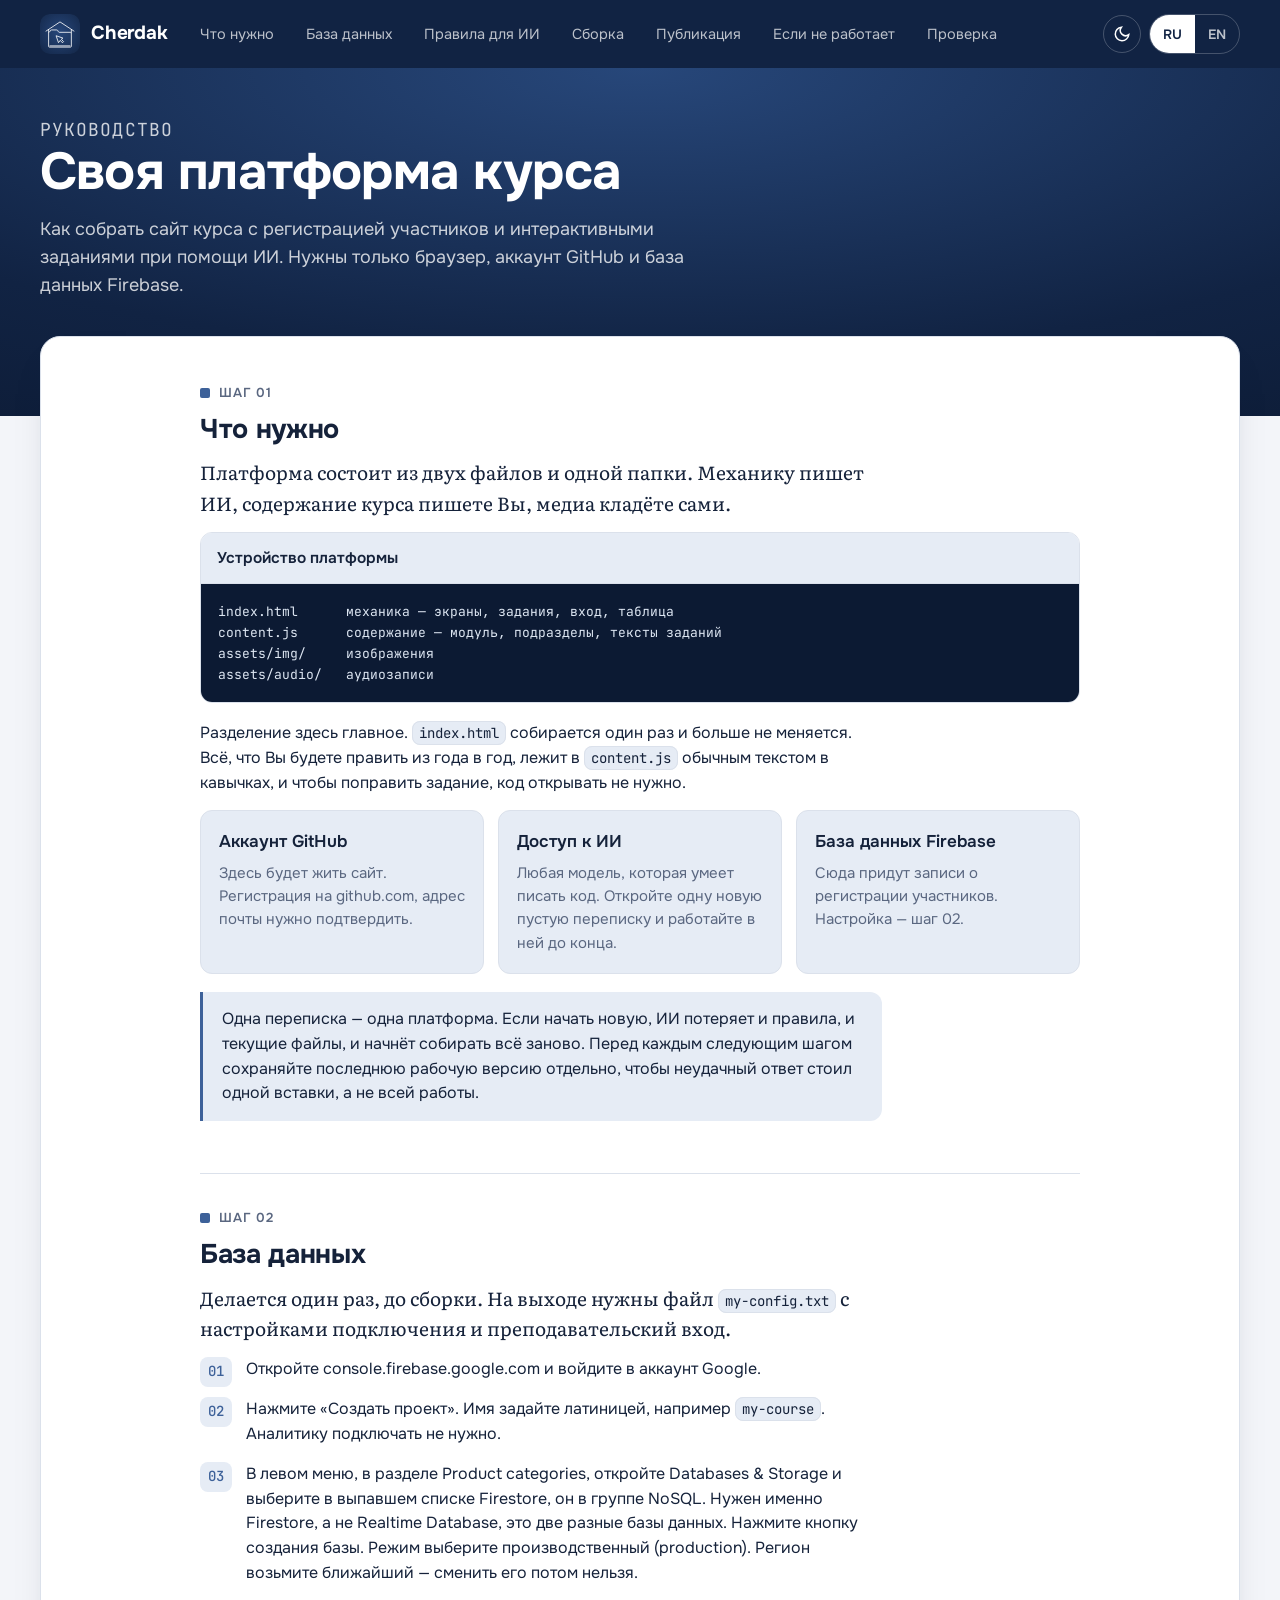
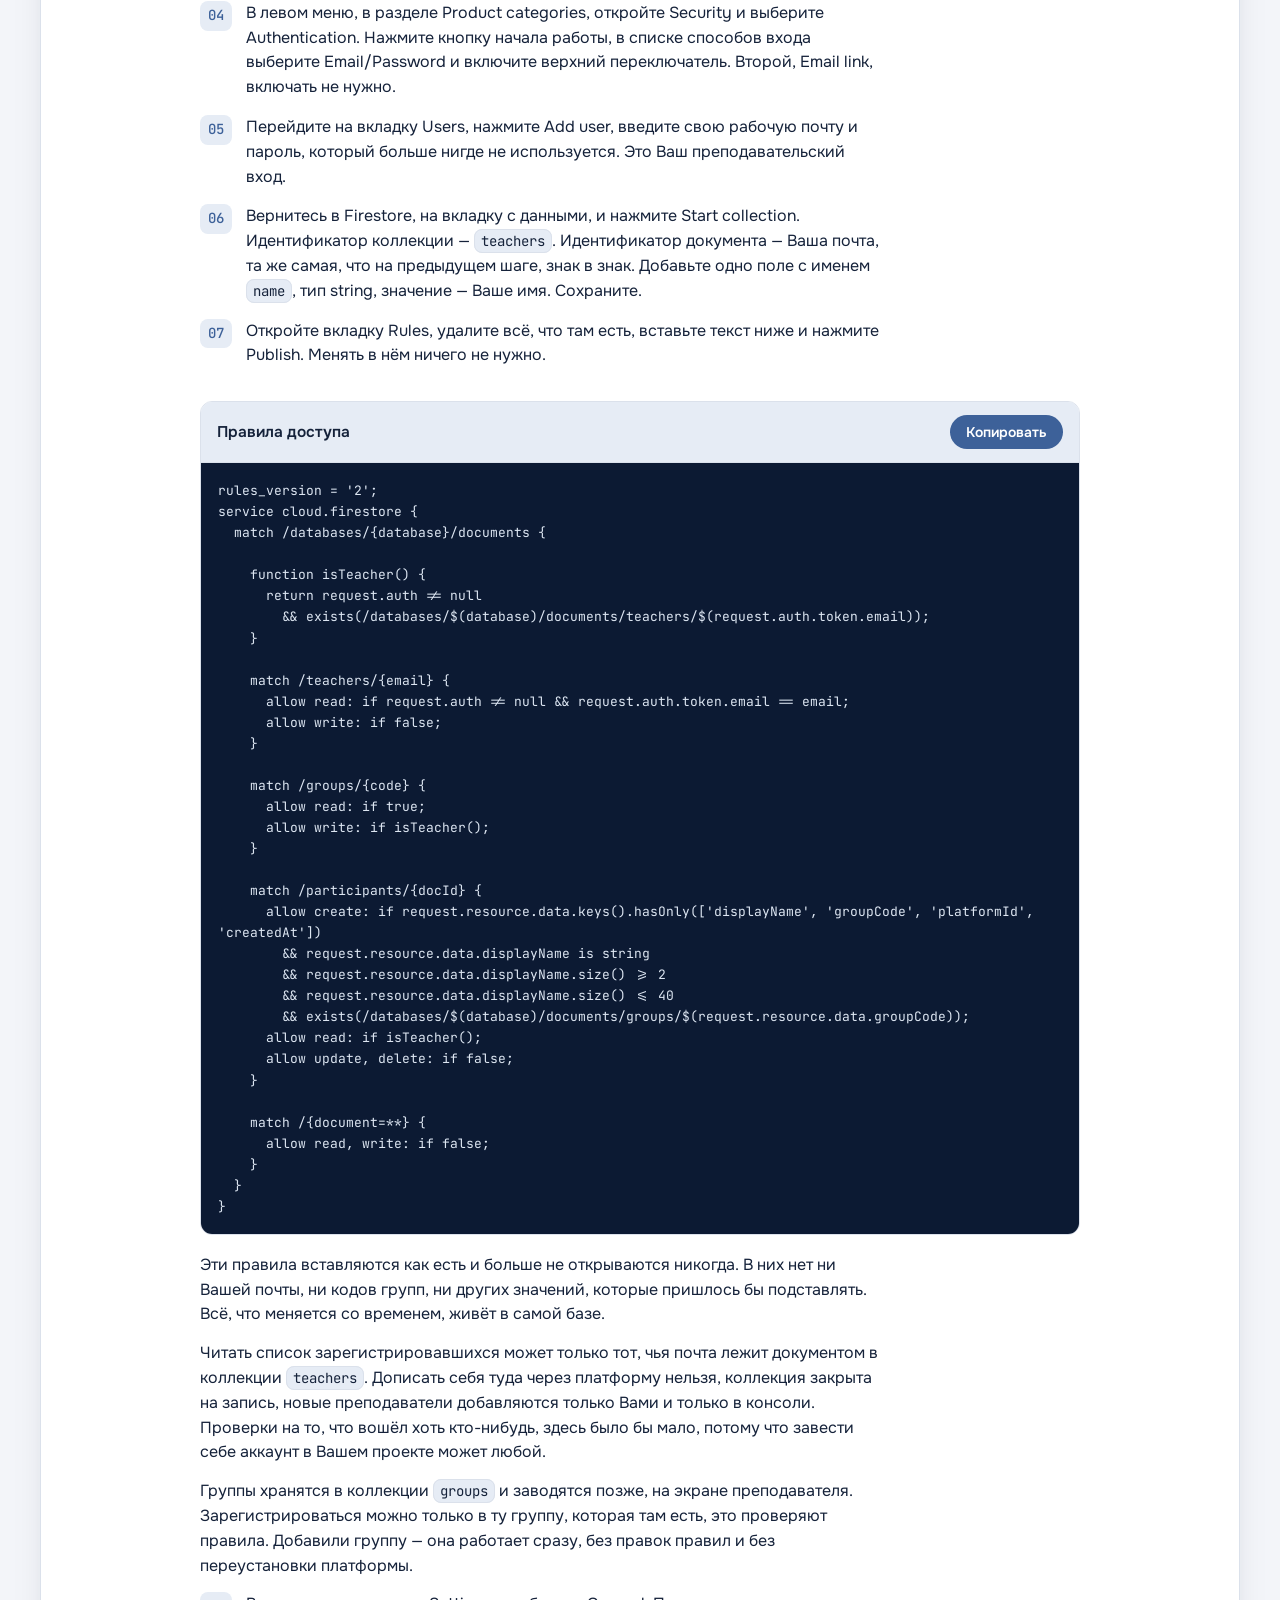
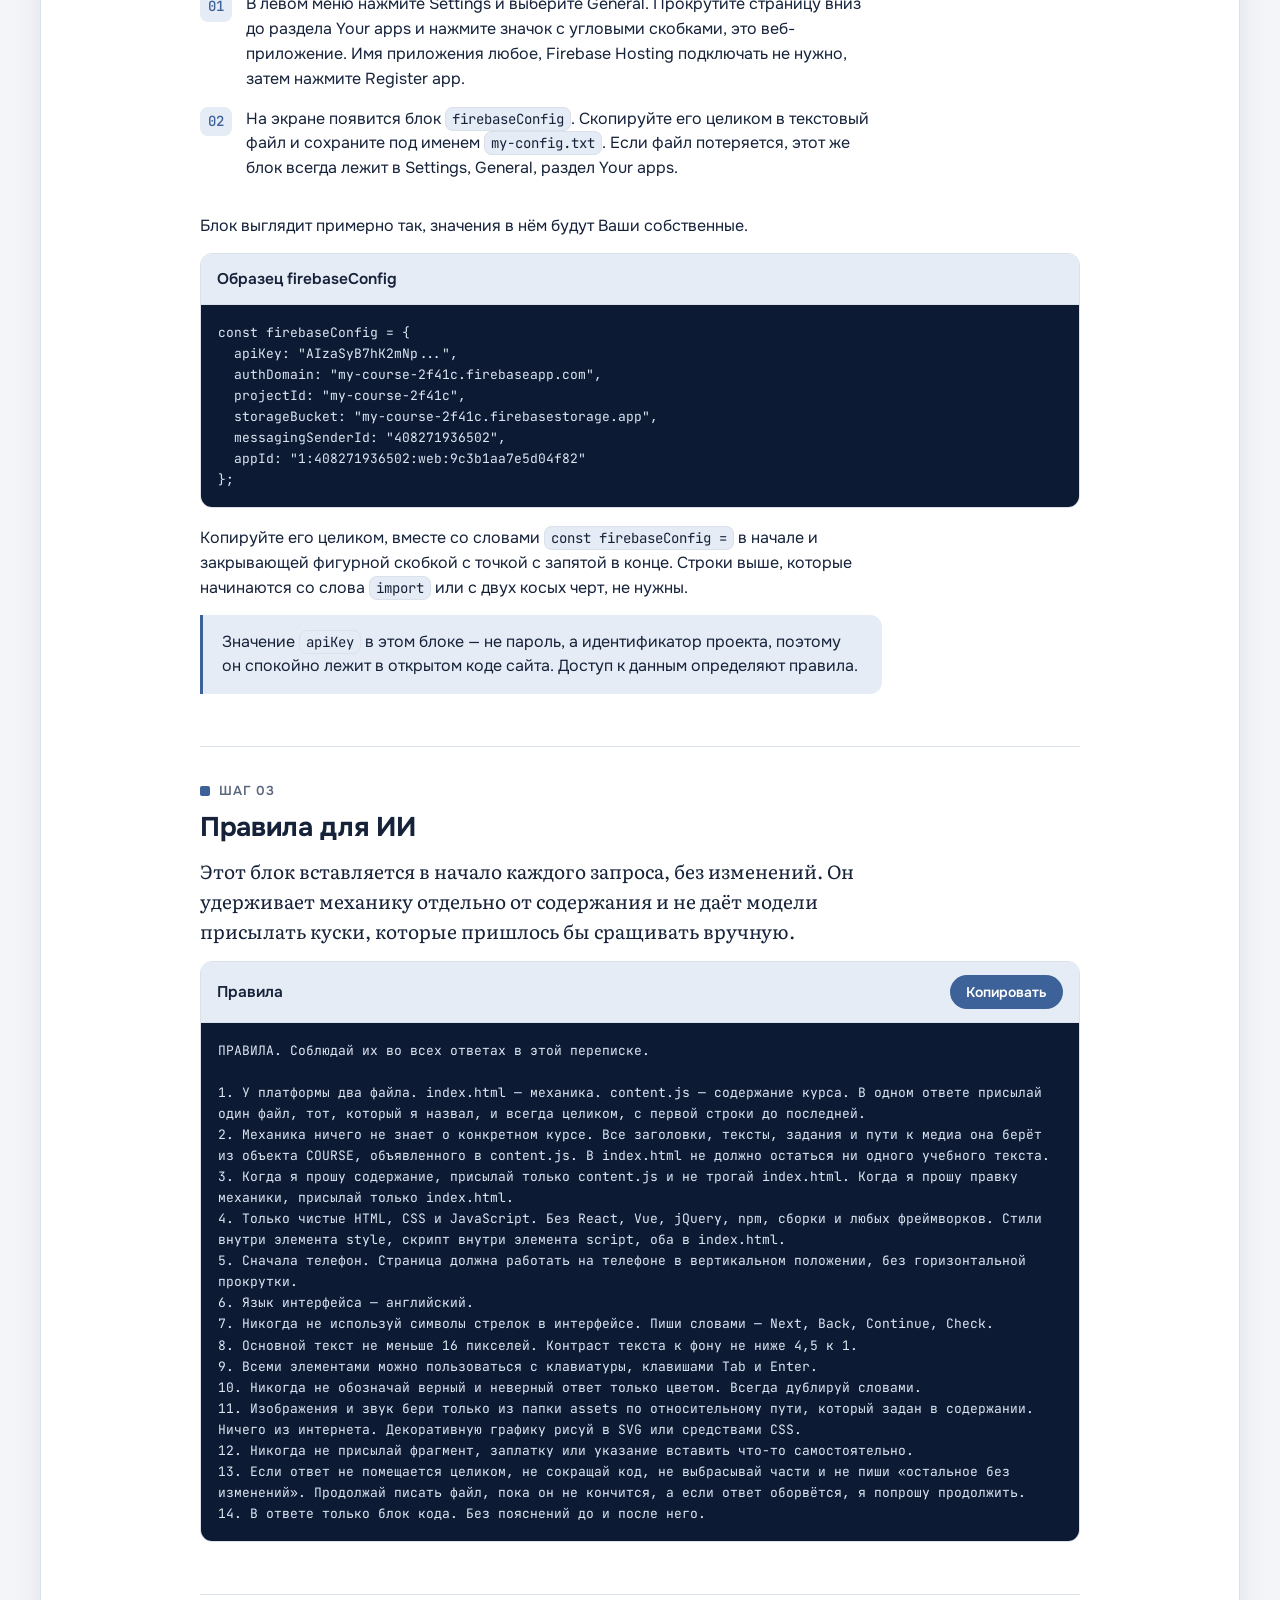
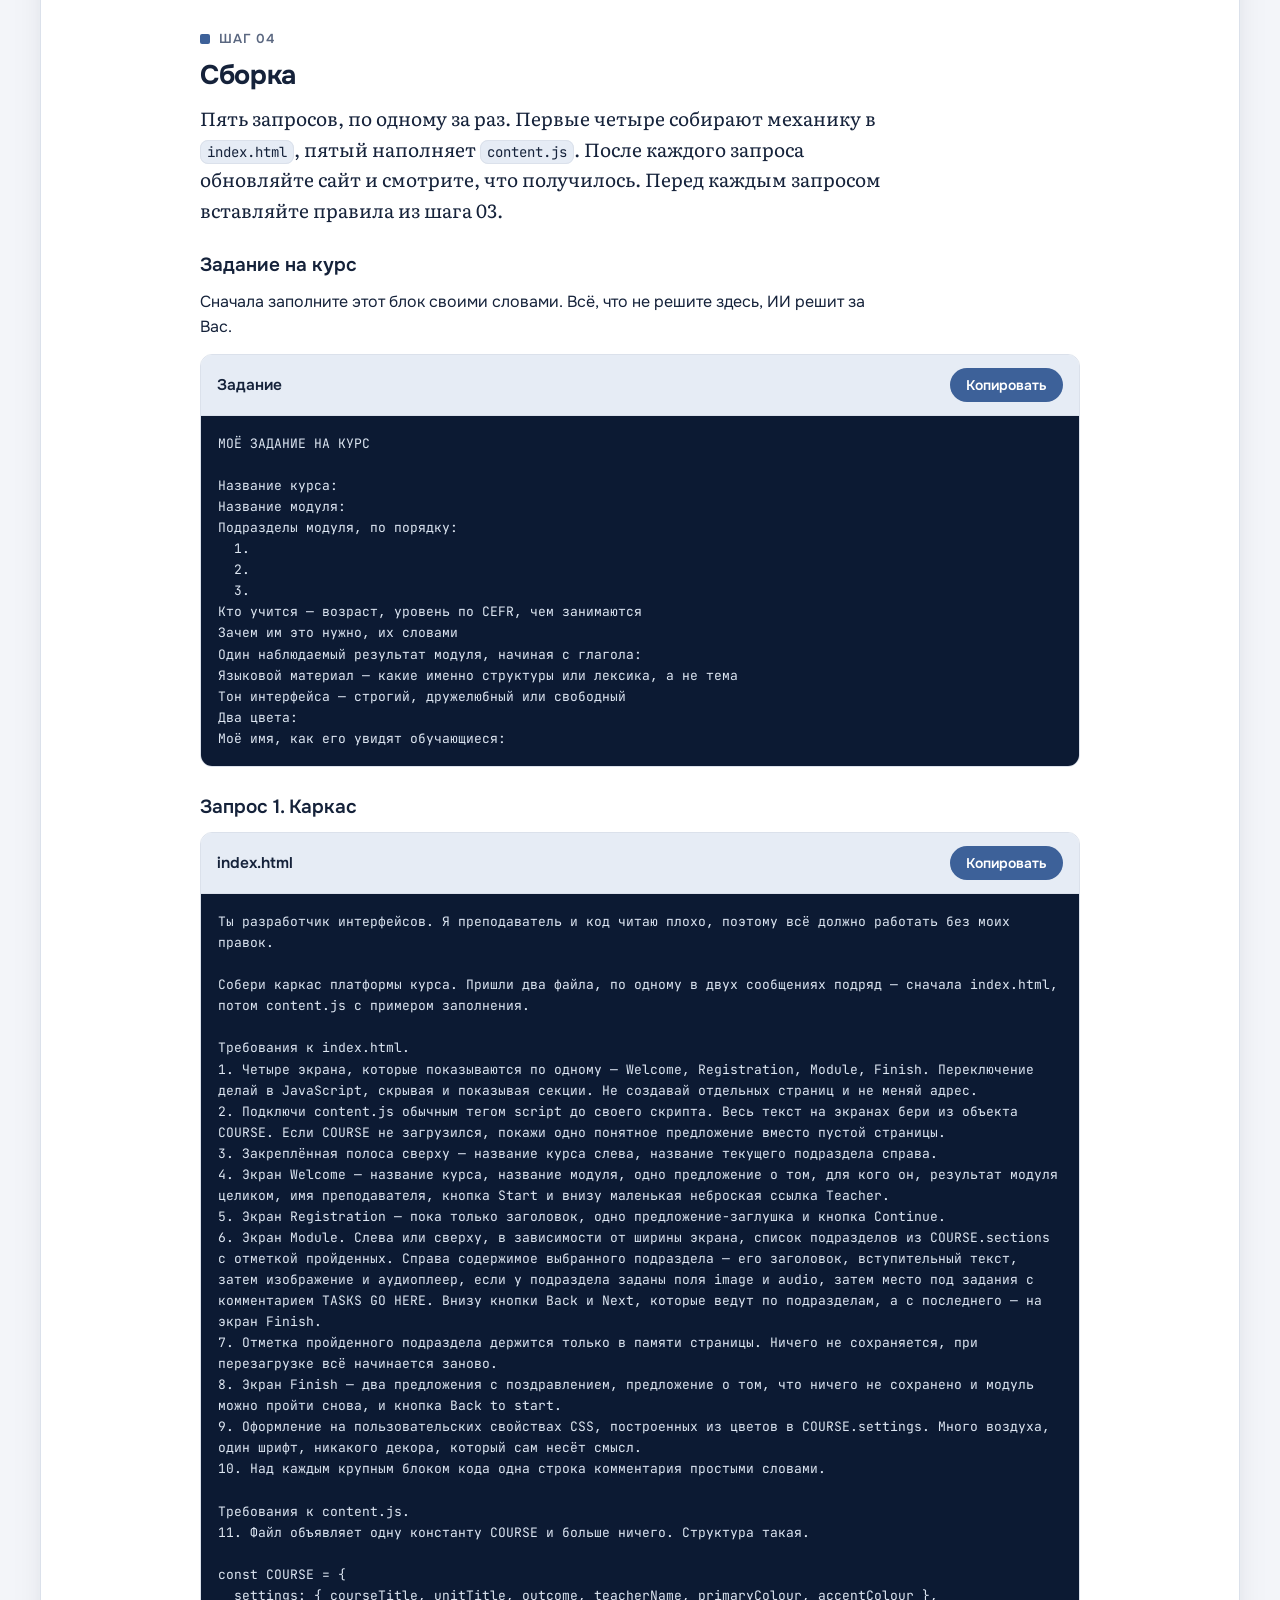
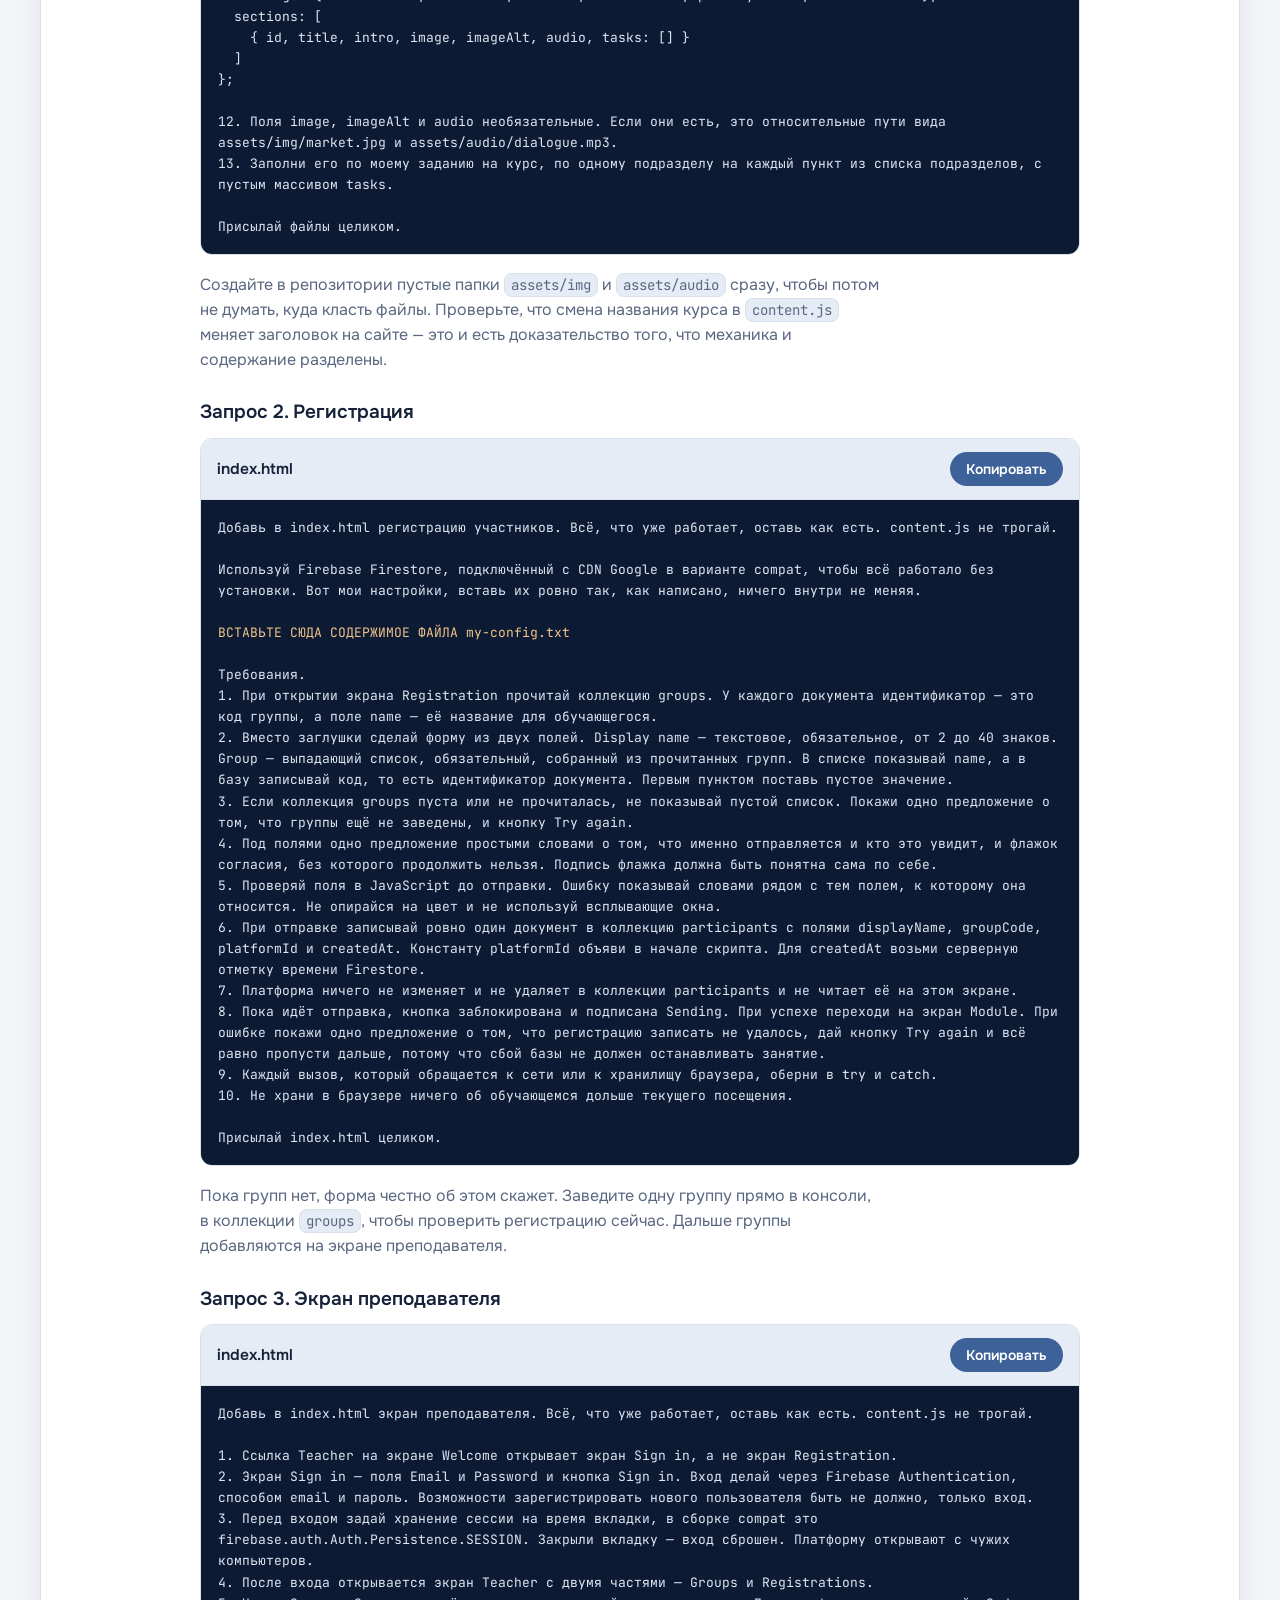
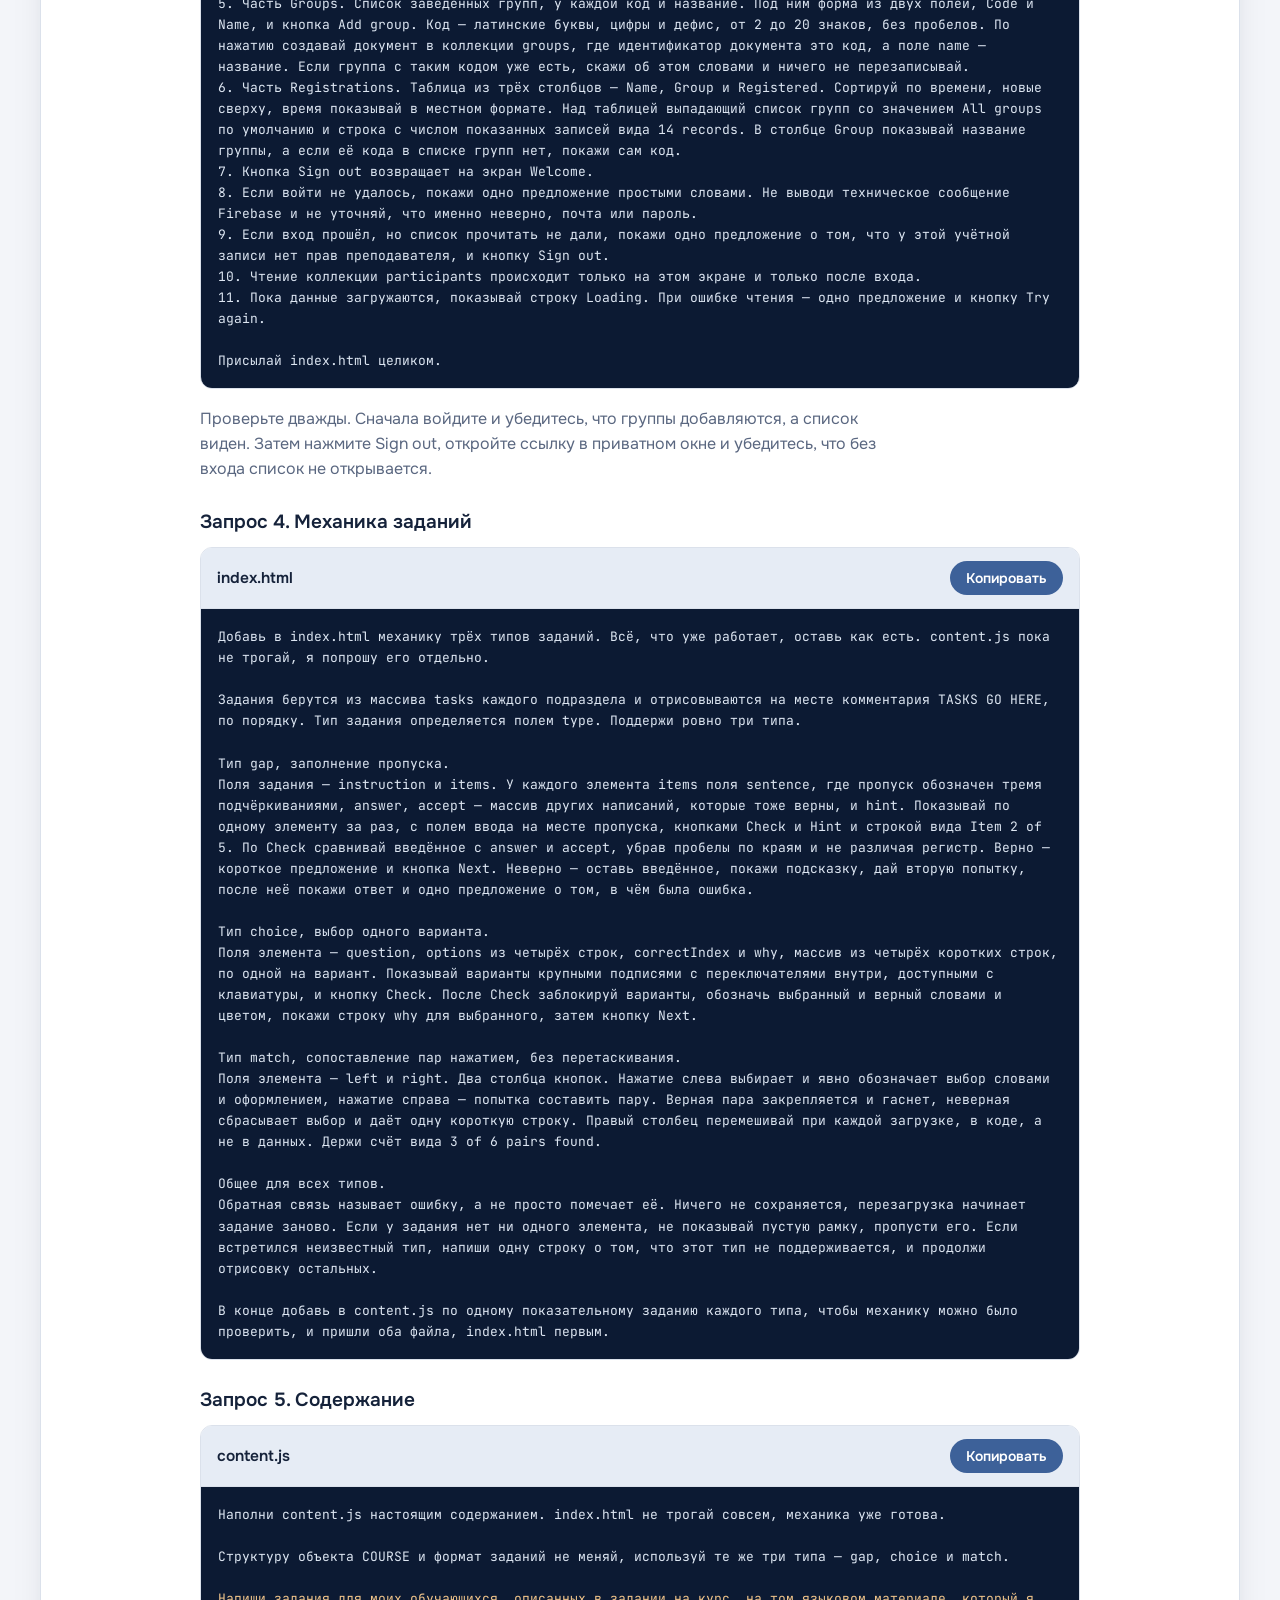
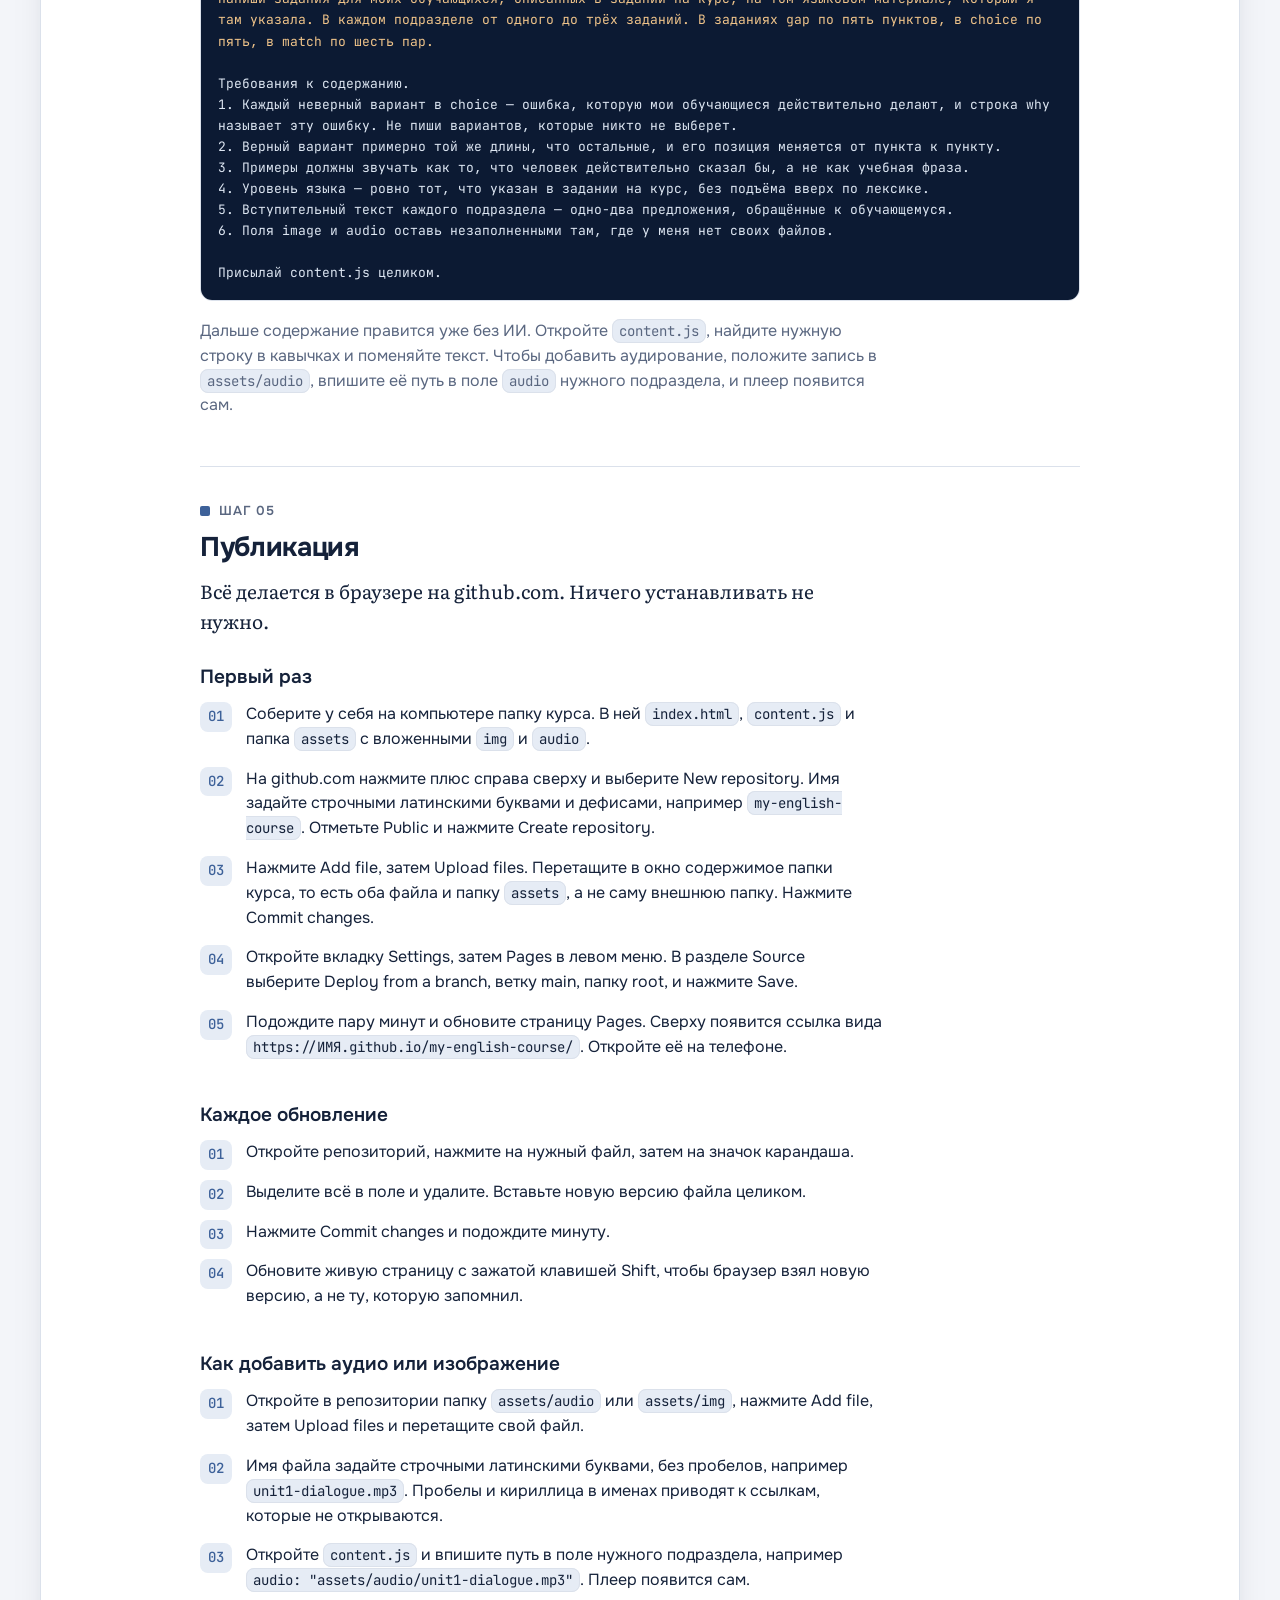
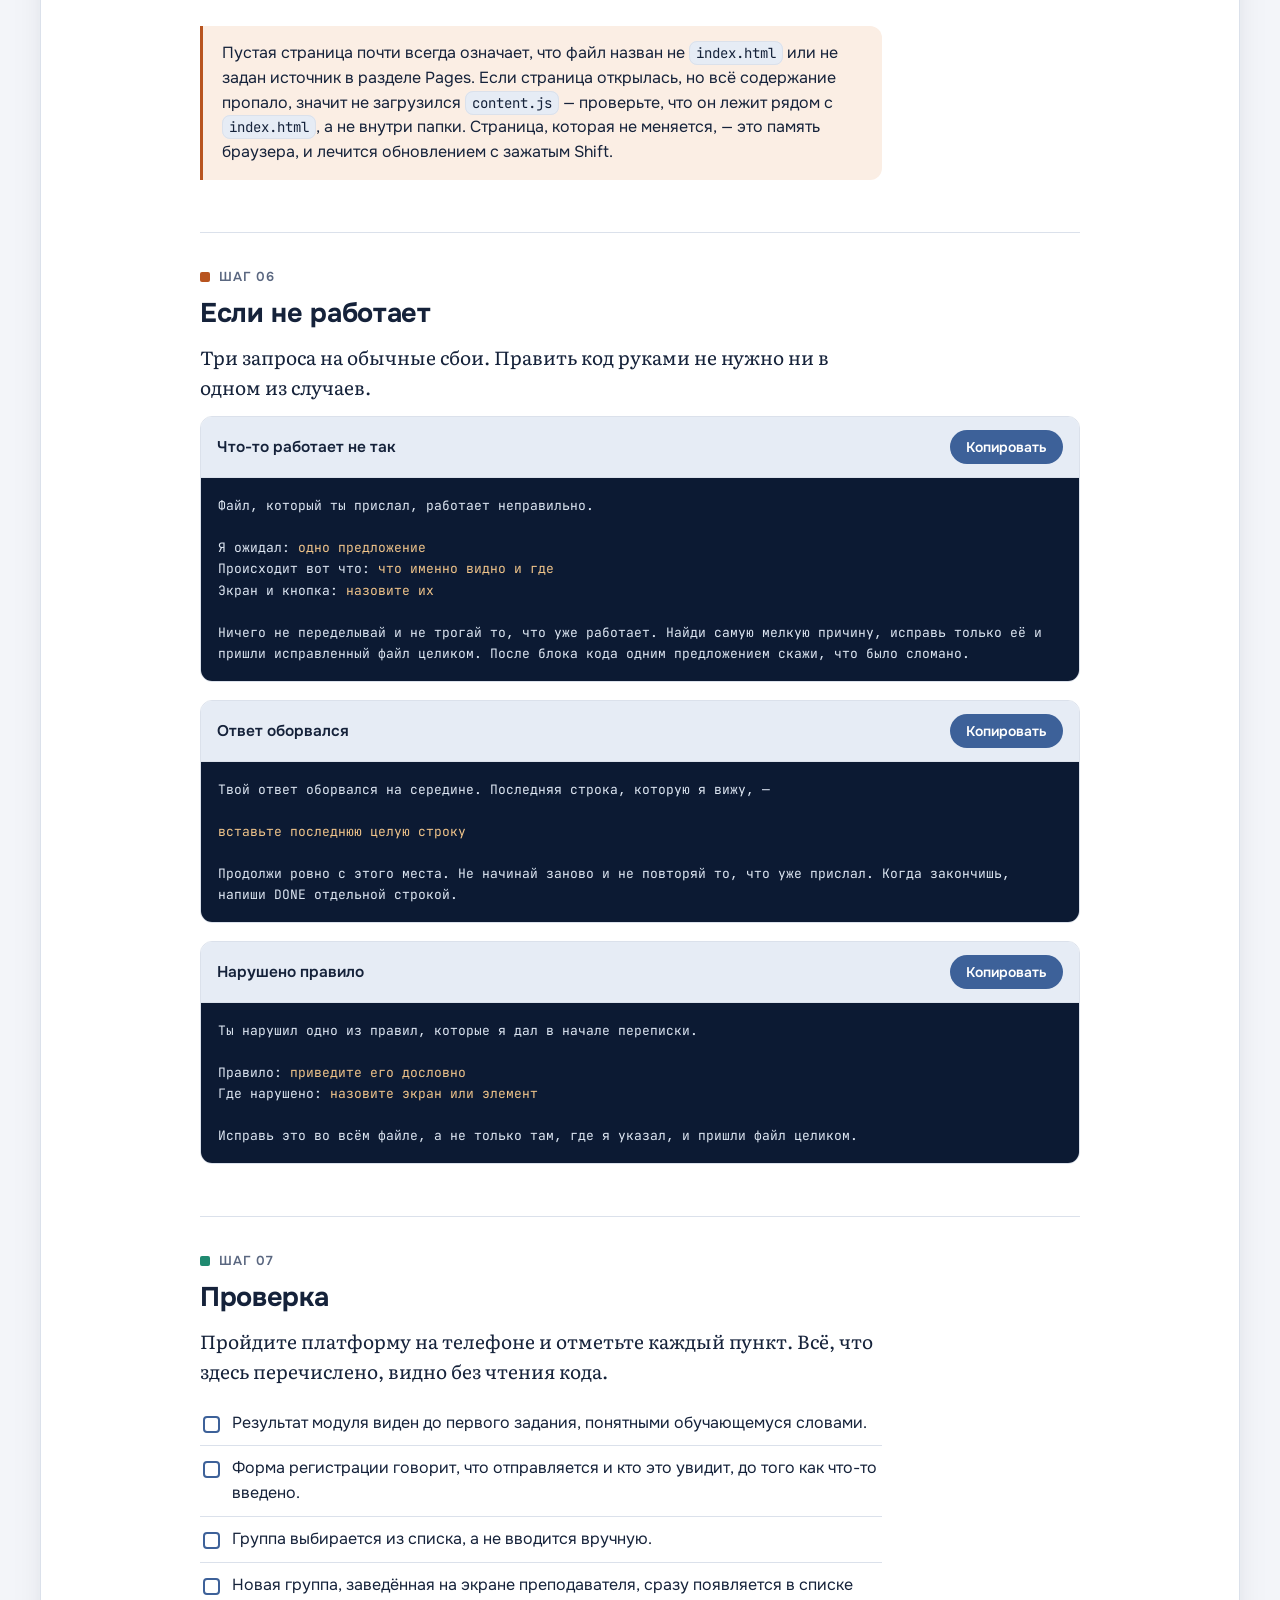
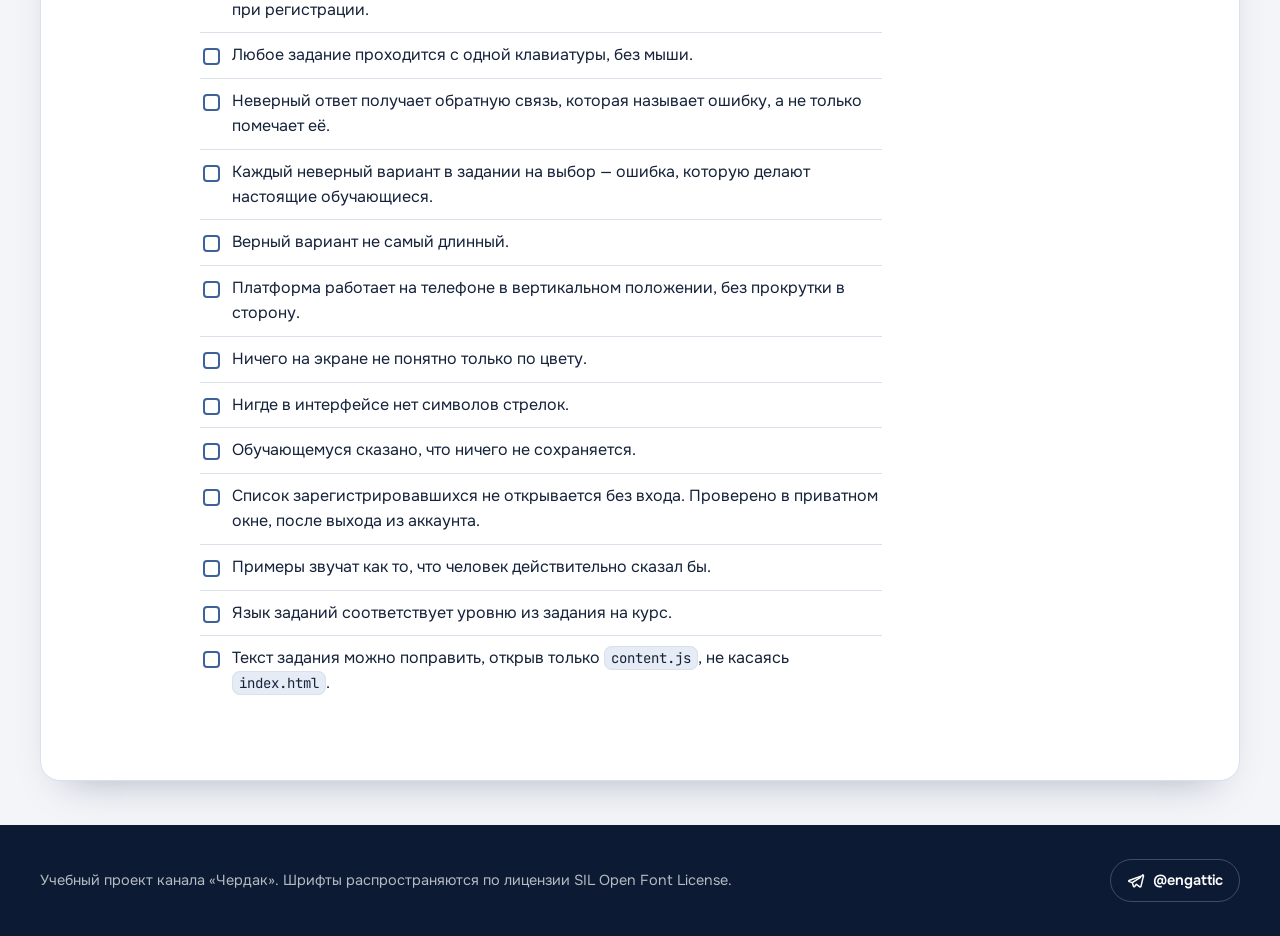
==== commit 8e9f5272: "Framework" ====
--- a/Claude outputs/svoya-platforma-odin-fail.html
+++ b/Claude outputs/svoya-platforma-odin-fail.html
@@ -272,24 +272,40 @@
   <div data-l="ru">
     <div class="kind num"><i></i><b>Шаг 01</b></div>
     <h2>Что нужно</h2>
-    <p class="lead">Весь сайт — это один файл <code>index.html</code>. Его пишет ИИ по Вашему заданию, а Вы его только публикуете. Ничего устанавливать не нужно.</p>
+    <p class="lead">Платформа состоит из двух файлов и одной папки. Механику пишет ИИ, содержание курса пишете Вы, медиа кладёте сами.</p>
+    <div class="block">
+      <div class="block-head"><b>Устройство платформы</b></div>
+      <pre>index.html      механика — экраны, задания, вход, таблица
+content.js      содержание — модуль, подразделы, тексты заданий
+assets/img/     изображения
+assets/audio/   аудиозаписи</pre>
+    </div>
+    <p>Разделение здесь главное. <code>index.html</code> собирается один раз и больше не меняется. Всё, что Вы будете править из года в год, лежит в <code>content.js</code> обычным текстом в кавычках, и чтобы поправить задание, код открывать не нужно.</p>
     <div class="cards">
       <div class="c"><h4>Аккаунт GitHub</h4><p>Здесь будет жить сайт. Регистрация на github.com, адрес почты нужно подтвердить.</p></div>
       <div class="c"><h4>Доступ к ИИ</h4><p>Любая модель, которая умеет писать код. Откройте одну новую пустую переписку и работайте в ней до конца.</p></div>
       <div class="c"><h4>База данных Firebase</h4><p>Сюда придут записи о регистрации участников. Настройка — шаг 02.</p></div>
     </div>
-    <div class="note"><p>Одна переписка — одна платформа. Если начать новую, ИИ потеряет и правила, и текущий файл, и начнёт собирать всё заново. Перед каждым следующим шагом сохраняйте последнюю рабочую версию файла отдельно, чтобы неудачный ответ стоил одной вставки, а не всей работы.</p></div>
+    <div class="note"><p>Одна переписка — одна платформа. Если начать новую, ИИ потеряет и правила, и текущие файлы, и начнёт собирать всё заново. Перед каждым следующим шагом сохраняйте последнюю рабочую версию отдельно, чтобы неудачный ответ стоил одной вставки, а не всей работы.</p></div>
   </div>
   <div data-l="en">
     <div class="kind num"><i></i><b>Step 01</b></div>
     <h2>What you need</h2>
-    <p class="lead">The whole website is a single <code>index.html</code> file. The AI writes it from your brief and you simply publish it. Nothing has to be installed.</p>
+    <p class="lead">The platform is two files and one folder. The AI writes the mechanics, you write the course content, and you add the media yourself.</p>
+    <div class="block">
+      <div class="block-head"><b>How the platform is built</b></div>
+      <pre>index.html      mechanics — screens, tasks, sign-in, table
+content.js      content — the unit, its sections, the task texts
+assets/img/     images
+assets/audio/   audio recordings</pre>
+    </div>
+    <p>This split is the point. <code>index.html</code> is built once and then left alone. Everything you will revise from year to year sits in <code>content.js</code> as plain text between quotation marks, so changing a task never means opening the code.</p>
     <div class="cards">
       <div class="c"><h4>A GitHub account</h4><p>This is where the site will live. Sign up at github.com and confirm your e-mail address.</p></div>
       <div class="c"><h4>Access to an AI</h4><p>Any model that writes code. Open one new empty conversation and stay in it to the end.</p></div>
       <div class="c"><h4>A Firebase database</h4><p>This is where registration records arrive. Setting it up is step 02.</p></div>
     </div>
-    <div class="note"><p>One conversation per platform. Starting a new one loses both the rules and the current file, and the AI begins again from nothing. Before each new step, save the last working version of the file somewhere separate, so a bad answer costs you one paste rather than the whole build.</p></div>
+    <div class="note"><p>One conversation per platform. Starting a new one loses both the rules and the current files, and the AI begins again from nothing. Before each new step, save the last working version somewhere separate, so a bad answer costs you one paste rather than the whole build.</p></div>
   </div>
 </section>
 
@@ -444,45 +460,49 @@
   <div data-l="ru">
     <div class="kind num"><i></i><b>Шаг 03</b></div>
     <h2>Правила для ИИ</h2>
-    <p class="lead">Этот блок вставляется в начало каждого запроса, без изменений. Он удерживает результат в одном файле, который работает на телефоне и который можно править, не читая код.</p>
+    <p class="lead">Этот блок вставляется в начало каждого запроса, без изменений. Он удерживает механику отдельно от содержания и не даёт модели присылать куски, которые пришлось бы сращивать вручную.</p>
     <div class="block">
       <div class="block-head"><b>Правила</b><button class="btn btn-sm copy" type="button">Копировать</button></div>
       <pre>ПРАВИЛА. Соблюдай их во всех ответах в этой переписке.
 
-1. Присылай один готовый HTML-файл. Стили внутри элемента style, скрипт внутри элемента script, в том же файле. Никогда не присылай больше одного файла.
-2. Только чистые HTML, CSS и JavaScript. Без React, Vue, jQuery, npm, сборки и любых фреймворков.
-3. Сначала телефон. Страница должна работать на телефоне в вертикальном положении, без горизонтальной прокрутки.
-4. Язык интерфейса — английский.
-5. Никогда не используй символы стрелок в интерфейсе. Пиши словами — Next, Back, Continue, Check.
-6. Основной текст не меньше 16 пикселей. Контраст текста к фону не ниже 4,5 к 1.
-7. Всеми элементами можно пользоваться с клавиатуры, клавишами Tab и Enter.
-8. Никогда не обозначай верный и неверный ответ только цветом. Всегда дублируй словами.
-9. Без картинок из интернета. Если нужно изображение, рисуй его в SVG или средствами CSS.
-10. Все мои настройки и всё содержание держи в именованных объектах в самом начале скрипта, чтобы я мог их править, не читая остальной код.
-11. При любой правке присылай файл целиком, с первой строки до последней. Никогда не присылай фрагмент, заплатку или указание вставить что-то самостоятельно.
-12. В ответе только блок кода. Без пояснений до и после него.</pre>
+1. У платформы два файла. index.html — механика. content.js — содержание курса. В одном ответе присылай один файл, тот, который я назвал, и всегда целиком, с первой строки до последней.
+2. Механика ничего не знает о конкретном курсе. Все заголовки, тексты, задания и пути к медиа она берёт из объекта COURSE, объявленного в content.js. В index.html не должно остаться ни одного учебного текста.
+3. Когда я прошу содержание, присылай только content.js и не трогай index.html. Когда я прошу правку механики, присылай только index.html.
+4. Только чистые HTML, CSS и JavaScript. Без React, Vue, jQuery, npm, сборки и любых фреймворков. Стили внутри элемента style, скрипт внутри элемента script, оба в index.html.
+5. Сначала телефон. Страница должна работать на телефоне в вертикальном положении, без горизонтальной прокрутки.
+6. Язык интерфейса — английский.
+7. Никогда не используй символы стрелок в интерфейсе. Пиши словами — Next, Back, Continue, Check.
+8. Основной текст не меньше 16 пикселей. Контраст текста к фону не ниже 4,5 к 1.
+9. Всеми элементами можно пользоваться с клавиатуры, клавишами Tab и Enter.
+10. Никогда не обозначай верный и неверный ответ только цветом. Всегда дублируй словами.
+11. Изображения и звук бери только из папки assets по относительному пути, который задан в содержании. Ничего из интернета. Декоративную графику рисуй в SVG или средствами CSS.
+12. Никогда не присылай фрагмент, заплатку или указание вставить что-то самостоятельно.
+13. Если ответ не помещается целиком, не сокращай код, не выбрасывай части и не пиши «остальное без изменений». Продолжай писать файл, пока он не кончится, а если ответ оборвётся, я попрошу продолжить.
+14. В ответе только блок кода. Без пояснений до и после него.</pre>
     </div>
   </div>
   <div data-l="en">
     <div class="kind num"><i></i><b>Step 03</b></div>
     <h2>Rules for the AI</h2>
-    <p class="lead">This block goes at the start of every request, unchanged. It keeps the result in one file that works on a phone and that you can edit without reading the code.</p>
+    <p class="lead">This block goes at the start of every request, unchanged. It keeps the mechanics apart from the content and stops the model sending pieces you would have to splice together by hand.</p>
     <div class="block">
       <div class="block-head"><b>Rules</b><button class="btn btn-sm copy" type="button">Copy</button></div>
       <pre>RULES. Apply all of these to every answer in this conversation.
 
-1. Return one complete HTML file. The CSS inside a style element and the JavaScript inside a script element, in that same file. Never give me more than one file.
-2. Plain HTML, CSS and JavaScript only. No React, Vue, jQuery, npm, build step or frameworks of any kind.
-3. Mobile first. It must work on a phone held upright, with no horizontal scrolling.
-4. The interface language is English.
-5. Never use arrow characters in the interface. Use words such as Next, Back, Continue, Check.
-6. Body text at least 16 pixels. Text contrast at least 4.5 to 1 against its background.
-7. Every control must be usable with the keyboard alone, with Tab and Enter.
-8. Never mark an answer right or wrong by colour alone. Always say it in words as well.
-9. No images from the internet. If a picture is needed, draw it in SVG or with CSS.
-10. Keep all of my settings and all content in named objects at the very start of the script, so that I can edit them without reading the rest of the code.
-11. Whenever you change anything, return the whole file again, from the first line to the last. Never send a fragment, a patch, or an instruction to insert something myself.
-12. Answer with the code block only. No explanation before or after it.</pre>
+1. The platform has two files. index.html holds the mechanics. content.js holds the course content. Send one file per answer, the one I named, and always in full, from the first line to the last.
+2. The mechanics know nothing about any particular course. Every heading, text, task and media path comes from the COURSE object declared in content.js. Not one line of teaching text may stay in index.html.
+3. When I ask for content, send content.js only and leave index.html alone. When I ask for a change to the mechanics, send index.html only.
+4. Plain HTML, CSS and JavaScript only. No React, Vue, jQuery, npm, build step or frameworks of any kind. The CSS inside a style element and the JavaScript inside a script element, both in index.html.
+5. Mobile first. It must work on a phone held upright, with no horizontal scrolling.
+6. The interface language is English.
+7. Never use arrow characters in the interface. Use words such as Next, Back, Continue, Check.
+8. Body text at least 16 pixels. Text contrast at least 4.5 to 1 against its background.
+9. Every control must be usable with the keyboard alone, with Tab and Enter.
+10. Never mark an answer right or wrong by colour alone. Always say it in words as well.
+11. Take images and sound only from the assets folder, by the relative path given in the content. Nothing from the internet. Draw decorative graphics in SVG or with CSS.
+12. Never send a fragment, a patch, or an instruction to insert something myself.
+13. If an answer does not fit, do not shorten the code, drop parts or write "the rest is unchanged". Keep writing the file until it ends, and if the answer is cut off I will ask you to continue.
+14. Answer with the code block only. No explanation before or after it.</pre>
     </div>
   </div>
 </section>
@@ -491,7 +511,7 @@
   <div data-l="ru">
     <div class="kind num"><i></i><b>Шаг 04</b></div>
     <h2>Сборка</h2>
-    <p class="lead">Шесть запросов, по одному за раз. После каждого открывайте результат и публикуйте его, и только потом переходите к следующему. Перед каждым запросом вставляйте правила из шага 03.</p>
+    <p class="lead">Пять запросов, по одному за раз. Первые четыре собирают механику в <code>index.html</code>, пятый наполняет <code>content.js</code>. После каждого запроса обновляйте сайт и смотрите, что получилось. Перед каждым запросом вставляйте правила из шага 03.</p>
 
     <h3>Задание на курс</h3>
     <p>Сначала заполните этот блок своими словами. Всё, что не решите здесь, ИИ решит за Вас.</p>
@@ -501,141 +521,148 @@
 
 Название курса:
 Название модуля:
+Подразделы модуля, по порядку:
+  1.
+  2.
+  3.
 Кто учится — возраст, уровень по CEFR, чем занимаются
 Зачем им это нужно, их словами
 Один наблюдаемый результат модуля, начиная с глагола:
-Три задания модуля, по порядку:
-  1.
-  2.
-  3.
 Языковой материал — какие именно структуры или лексика, а не тема
 Тон интерфейса — строгий, дружелюбный или свободный
 Два цвета:
 Моё имя, как его увидят обучающиеся:</pre>
     </div>
 
-    <h3>Каркас</h3>
-    <div class="block">
-      <div class="block-head"><b>Запрос 1</b><button class="btn btn-sm copy" type="button">Копировать</button></div>
+    <h3>Запрос 1. Каркас</h3>
+    <div class="block">
+      <div class="block-head"><b>index.html</b><button class="btn btn-sm copy" type="button">Копировать</button></div>
       <pre>Ты разработчик интерфейсов. Я преподаватель и код читаю плохо, поэтому всё должно работать без моих правок.
 
-Собери каркас платформы курса. Заданий пока не нужно.
-
-Требования.
-1. Один HTML-файл с четырьмя экранами, которые показываются по одному — Welcome, Registration, Unit, Finish. Переключение экранов делай в JavaScript, скрывая и показывая секции. Не создавай отдельных страниц и не меняй адрес.
-2. В самом начале скрипта объект SETTINGS с полями courseTitle, unitTitle, outcome, teacherName, primaryColour, accentColour. Весь остальной код берёт значения из него. Заполни его по моему заданию на курс.
-3. Закреплённая полоса сверху на каждом экране — название курса слева, отметка шага справа, вида Step 1 of 4. Отметка обновляется при смене экрана.
-4. Экран Welcome — название курса, одно предложение о том, для кого модуль, результат модуля целиком и кнопка Start.
-5. Экран Registration — пока только заголовок, одно предложение-заглушка и кнопка Continue. Форму добавим позже.
-6. Экран Unit — название модуля и пустой элемент с id tasks, внутри только комментарий TASKS GO HERE.
-7. Экран Finish — два предложения с поздравлением, отдельное предложение о том, что ничего не сохранено и модуль можно пройти снова, и кнопка Back to start.
-8. Оформление на пользовательских свойствах CSS, построенных из двух цветов в SETTINGS. Много воздуха, один шрифт, никакого декора, который сам несёт смысл.
-9. Над каждым крупным блоком кода одна строка комментария простыми словами, что этот блок делает.
-
-Присылай файл целиком.</pre>
-    </div>
-    <p class="muted">Прежде чем публиковать, найдите в ответе три вещи — объект <code>SETTINGS</code>, надпись на кнопке Start и комментарий TASKS GO HERE. Поменяйте в SETTINGS название курса и убедитесь, что заголовок изменился.</p>
-
-    <h3>Регистрация</h3>
-    <div class="block">
-      <div class="block-head"><b>Запрос 2</b><button class="btn btn-sm copy" type="button">Копировать</button></div>
-      <pre>Добавь в этот файл регистрацию участников. Всё, что уже работает, оставь как есть.
-
-Используй Firebase Firestore, подключённый с CDN Google в варианте compat, чтобы всё работало в одном HTML-файле без установки. Вот мои настройки, вставь их ровно так, как написано, ничего внутри не меняя.
+Собери каркас платформы курса. Пришли два файла, по одному в двух сообщениях подряд — сначала index.html, потом content.js с примером заполнения.
+
+Требования к index.html.
+1. Четыре экрана, которые показываются по одному — Welcome, Registration, Module, Finish. Переключение делай в JavaScript, скрывая и показывая секции. Не создавай отдельных страниц и не меняй адрес.
+2. Подключи content.js обычным тегом script до своего скрипта. Весь текст на экранах бери из объекта COURSE. Если COURSE не загрузился, покажи одно понятное предложение вместо пустой страницы.
+3. Закреплённая полоса сверху — название курса слева, название текущего подраздела справа.
+4. Экран Welcome — название курса, название модуля, одно предложение о том, для кого он, результат модуля целиком, имя преподавателя, кнопка Start и внизу маленькая неброская ссылка Teacher.
+5. Экран Registration — пока только заголовок, одно предложение-заглушка и кнопка Continue.
+6. Экран Module. Слева или сверху, в зависимости от ширины экрана, список подразделов из COURSE.sections с отметкой пройденных. Справа содержимое выбранного подраздела — его заголовок, вступительный текст, затем изображение и аудиоплеер, если у подраздела заданы поля image и audio, затем место под задания с комментарием TASKS GO HERE. Внизу кнопки Back и Next, которые ведут по подразделам, а с последнего — на экран Finish.
+7. Отметка пройденного подраздела держится только в памяти страницы. Ничего не сохраняется, при перезагрузке всё начинается заново.
+8. Экран Finish — два предложения с поздравлением, предложение о том, что ничего не сохранено и модуль можно пройти снова, и кнопка Back to start.
+9. Оформление на пользовательских свойствах CSS, построенных из цветов в COURSE.settings. Много воздуха, один шрифт, никакого декора, который сам несёт смысл.
+10. Над каждым крупным блоком кода одна строка комментария простыми словами.
+
+Требования к content.js.
+11. Файл объявляет одну константу COURSE и больше ничего. Структура такая.
+
+const COURSE = {
+  settings: { courseTitle, unitTitle, outcome, teacherName, primaryColour, accentColour },
+  sections: [
+    { id, title, intro, image, imageAlt, audio, tasks: [] }
+  ]
+};
+
+12. Поля image, imageAlt и audio необязательные. Если они есть, это относительные пути вида assets/img/market.jpg и assets/audio/dialogue.mp3.
+13. Заполни его по моему заданию на курс, по одному подразделу на каждый пункт из списка подразделов, с пустым массивом tasks.
+
+Присылай файлы целиком.</pre>
+    </div>
+    <p class="muted">Создайте в репозитории пустые папки <code>assets/img</code> и <code>assets/audio</code> сразу, чтобы потом не думать, куда класть файлы. Проверьте, что смена названия курса в <code>content.js</code> меняет заголовок на сайте — это и есть доказательство того, что механика и содержание разделены.</p>
+
+    <h3>Запрос 2. Регистрация</h3>
+    <div class="block">
+      <div class="block-head"><b>index.html</b><button class="btn btn-sm copy" type="button">Копировать</button></div>
+      <pre>Добавь в index.html регистрацию участников. Всё, что уже работает, оставь как есть. content.js не трогай.
+
+Используй Firebase Firestore, подключённый с CDN Google в варианте compat, чтобы всё работало без установки. Вот мои настройки, вставь их ровно так, как написано, ничего внутри не меняя.
 
 <span class="fill">ВСТАВЬТЕ СЮДА СОДЕРЖИМОЕ ФАЙЛА my-config.txt</span>
 
 Требования.
 1. При открытии экрана Registration прочитай коллекцию groups. У каждого документа идентификатор — это код группы, а поле name — её название для обучающегося.
-2. Вместо заглушки сделай форму из двух полей. Display name — текстовое, обязательное, от 2 до 40 знаков. Group — выпадающий список, обязательный, собранный из прочитанных групп. В списке показывай name, а в базу записывай код, то есть идентификатор документа. Первым пунктом поставь пустое значение, чтобы группа выбиралась осознанно.
+2. Вместо заглушки сделай форму из двух полей. Display name — текстовое, обязательное, от 2 до 40 знаков. Group — выпадающий список, обязательный, собранный из прочитанных групп. В списке показывай name, а в базу записывай код, то есть идентификатор документа. Первым пунктом поставь пустое значение.
 3. Если коллекция groups пуста или не прочиталась, не показывай пустой список. Покажи одно предложение о том, что группы ещё не заведены, и кнопку Try again.
 4. Под полями одно предложение простыми словами о том, что именно отправляется и кто это увидит, и флажок согласия, без которого продолжить нельзя. Подпись флажка должна быть понятна сама по себе.
 5. Проверяй поля в JavaScript до отправки. Ошибку показывай словами рядом с тем полем, к которому она относится. Не опирайся на цвет и не используй всплывающие окна.
 6. При отправке записывай ровно один документ в коллекцию participants с полями displayName, groupCode, platformId и createdAt. Константу platformId объяви в начале скрипта. Для createdAt возьми серверную отметку времени Firestore.
-7. Платформа никогда ничего не изменяет и не удаляет в коллекции participants и не читает её на этом экране.
-8. Пока идёт отправка, кнопка заблокирована и подписана Sending. При успехе переходи на экран Unit. При ошибке покажи одно предложение о том, что регистрацию записать не удалось, дай кнопку Try again и всё равно пропусти дальше, на экран Unit, потому что сбой базы не должен останавливать занятие.
+7. Платформа ничего не изменяет и не удаляет в коллекции participants и не читает её на этом экране.
+8. Пока идёт отправка, кнопка заблокирована и подписана Sending. При успехе переходи на экран Module. При ошибке покажи одно предложение о том, что регистрацию записать не удалось, дай кнопку Try again и всё равно пропусти дальше, потому что сбой базы не должен останавливать занятие.
 9. Каждый вызов, который обращается к сети или к хранилищу браузера, оберни в try и catch.
 10. Не храни в браузере ничего об обучающемся дольше текущего посещения.
 
-Присылай файл целиком.</pre>
-    </div>
-    <p class="muted">Пока групп нет, форма скажет об этом, и это правильно. Заведите одну группу прямо в консоли, в коллекции <code>groups</code>, чтобы проверить регистрацию сейчас. Дальше группы добавляются на экране преподавателя. Зарегистрируйтесь один раз, найдите свою запись в консоли, затем попробуйте имя из одной буквы — должен быть отказ словами, рядом с полем.</p>
-
-    <h3>Задания</h3>
-    <div class="block">
-      <div class="block-head"><b>Запрос 3. Заполнение пропусков</b><button class="btn btn-sm copy" type="button">Копировать</button></div>
-      <pre>Добавь в файл первое задание. Всё, что уже работает, оставь как есть.
-
-Тип задания — заполнение пропуска, по одному предложению за раз, с ответом сразу.
-
-1. Вместо комментария TASKS GO HERE поставь задание.
-2. В начале скрипта объяви массив TASK_1. У каждого элемента поля sentence, где пропуск обозначен тремя подчёркиваниями, answer, accept — массив других написаний и форм, которые тоже считаются верными, и hint, который указывает на правило, но не выдаёт слово.
-3. Показывай по одному предложению, с полем ввода на месте пропуска, кнопкой Check и кнопкой Hint. Над заданием простая строка вида Item 2 of 5.
-4. По кнопке Check сравнивай введённое с answer и accept, убрав пробелы по краям и не различая регистр. Если верно — одно короткое предложение и кнопка Next. Если неверно — оставь введённое, покажи подсказку и дай вторую попытку. После второй попытки покажи ответ и одно предложение о том, в чём была ошибка.
-5. Обратная связь называет ошибку, а не просто помечает её. Не Incorrect, а, например, That form is the past simple and this sentence needs the present perfect.
-6. Ничего не сохраняется. После перезагрузки страницы задание начинается заново.
-
-<span class="fill">Заполни TASK_1 пятью пунктами для моих обучающихся из задания на курс, на том языковом материале, который я там указал.</span>
-
-Присылай файл целиком.</pre>
-    </div>
-    <div class="block">
-      <div class="block-head"><b>Запрос 4. Выбор одного варианта</b><button class="btn btn-sm copy" type="button">Копировать</button></div>
-      <pre>Добавь в файл второе задание, под первым. Всё, что уже работает, оставь как есть.
-
-Тип задания — выбор одного варианта из четырёх, верный ровно один.
-
-1. В начале скрипта объяви массив TASK_2. У каждого элемента поля question, options из четырёх строк, correctIndex и why — массив из четырёх коротких строк, по одной на вариант, о том, почему этот вариант верен или какую ошибку он отражает.
-2. Варианты показывай крупными подписями с переключателями внутри, доступными с клавиатуры. Кнопка Check под ними.
-3. После Check заблокируй варианты, обозначь выбранный и верный словами и цветом, покажи строку why для выбранного варианта, затем кнопку Next.
-4. Держи верный вариант примерно той же длины, что остальные, и меняй его позицию от пункта к пункту.
-
-<span class="fill">Напиши пять пунктов для моих обучающихся. Каждый неверный вариант — ошибка, которую они действительно делают, и строка why называет эту ошибку. Не пиши вариантов, которые никто не выберет.</span>
-
-Присылай файл целиком.</pre>
-    </div>
-    <div class="block">
-      <div class="block-head"><b>Запрос 5. Сопоставление</b><button class="btn btn-sm copy" type="button">Копировать</button></div>
-      <pre>Добавь в файл третье задание, под вторым. Всё, что уже работает, оставь как есть.
-
-Тип задания — сопоставление пар нажатием, без перетаскивания, чтобы работало на телефоне и с клавиатуры.
-
-1. В начале скрипта объяви массив TASK_3, у каждого элемента поля left и right.
-2. Показывай два столбца кнопок. Нажатие слева выбирает и явно обозначает выбор словами и оформлением. Нажатие справа — попытка составить пару.
-3. Верная пара закрепляется, гаснет и больше не нажимается. Неверная пара сбрасывает выбор и даёт одну короткую строку о том, что эти два не сочетаются. Держи счёт вида 3 of 6 pairs found.
-4. Правый столбец перемешивай при каждой загрузке страницы, в коде, а не в данных.
-5. Когда собраны все пары, одно предложение и кнопка Finish, ведущая на экран Finish.
-
-<span class="fill">Напиши шесть пар для моих обучающихся, на языковом материале из задания на курс.</span>
-
-Присылай файл целиком.</pre>
-    </div>
-
-    <h3>Экран преподавателя</h3>
-    <div class="block">
-      <div class="block-head"><b>Запрос 6. Список зарегистрировавшихся</b><button class="btn btn-sm copy" type="button">Копировать</button></div>
-      <pre>Добавь в файл экран преподавателя. Всё, что уже работает, оставь как есть.
-
-1. Внизу экрана Welcome маленькая неброская ссылка Teacher. По нажатию открывается экран Sign in, а не экран Registration.
-2. Экран Sign in — поля Email и Password и кнопка Sign in. Вход делай через Firebase Authentication, способом email и пароль. Возможности зарегистрировать нового пользователя на этом экране быть не должно, только вход.
+Присылай index.html целиком.</pre>
+    </div>
+    <p class="muted">Пока групп нет, форма честно об этом скажет. Заведите одну группу прямо в консоли, в коллекции <code>groups</code>, чтобы проверить регистрацию сейчас. Дальше группы добавляются на экране преподавателя.</p>
+
+    <h3>Запрос 3. Экран преподавателя</h3>
+    <div class="block">
+      <div class="block-head"><b>index.html</b><button class="btn btn-sm copy" type="button">Копировать</button></div>
+      <pre>Добавь в index.html экран преподавателя. Всё, что уже работает, оставь как есть. content.js не трогай.
+
+1. Ссылка Teacher на экране Welcome открывает экран Sign in, а не экран Registration.
+2. Экран Sign in — поля Email и Password и кнопка Sign in. Вход делай через Firebase Authentication, способом email и пароль. Возможности зарегистрировать нового пользователя быть не должно, только вход.
 3. Перед входом задай хранение сессии на время вкладки, в сборке compat это firebase.auth.Auth.Persistence.SESSION. Закрыли вкладку — вход сброшен. Платформу открывают с чужих компьютеров.
 4. После входа открывается экран Teacher с двумя частями — Groups и Registrations.
-5. Часть Groups. Список заведённых групп, у каждой код и название. Под ним форма из двух полей, Code и Name, и кнопка Add group. Код — латинские буквы, цифры и дефис, от 2 до 20 знаков, пробелов нет. По нажатию создавай документ в коллекции groups, где идентификатор документа — это код, а поле name — название. Если группа с таким кодом уже есть, скажи об этом словами и ничего не перезаписывай.
-6. Часть Registrations. Таблица из трёх столбцов — Name, Group и Registered. Сортируй по времени, новые записи сверху, время показывай в местном формате. Над таблицей выпадающий список групп со значением All groups по умолчанию и строка с числом показанных записей вида 14 records. В столбце Group показывай название группы, а если её код в списке групп не найден, покажи сам код.
+5. Часть Groups. Список заведённых групп, у каждой код и название. Под ним форма из двух полей, Code и Name, и кнопка Add group. Код — латинские буквы, цифры и дефис, от 2 до 20 знаков, без пробелов. По нажатию создавай документ в коллекции groups, где идентификатор документа это код, а поле name — название. Если группа с таким кодом уже есть, скажи об этом словами и ничего не перезаписывай.
+6. Часть Registrations. Таблица из трёх столбцов — Name, Group и Registered. Сортируй по времени, новые сверху, время показывай в местном формате. Над таблицей выпадающий список групп со значением All groups по умолчанию и строка с числом показанных записей вида 14 records. В столбце Group показывай название группы, а если её кода в списке групп нет, покажи сам код.
 7. Кнопка Sign out возвращает на экран Welcome.
 8. Если войти не удалось, покажи одно предложение простыми словами. Не выводи техническое сообщение Firebase и не уточняй, что именно неверно, почта или пароль.
 9. Если вход прошёл, но список прочитать не дали, покажи одно предложение о том, что у этой учётной записи нет прав преподавателя, и кнопку Sign out.
-10. Чтение коллекции participants происходит только на этом экране и только после входа. Больше нигде платформа её не читает.
+10. Чтение коллекции participants происходит только на этом экране и только после входа.
 11. Пока данные загружаются, показывай строку Loading. При ошибке чтения — одно предложение и кнопку Try again.
 
-Присылай файл целиком.</pre>
-    </div>
-    <p class="muted">Проверьте экран дважды. Сначала войдите и убедитесь, что список виден и фильтр работает. Затем нажмите Sign out, откройте ссылку в приватном окне и убедитесь, что без входа список не открывается.</p>
+Присылай index.html целиком.</pre>
+    </div>
+    <p class="muted">Проверьте дважды. Сначала войдите и убедитесь, что группы добавляются, а список виден. Затем нажмите Sign out, откройте ссылку в приватном окне и убедитесь, что без входа список не открывается.</p>
+
+    <h3>Запрос 4. Механика заданий</h3>
+    <div class="block">
+      <div class="block-head"><b>index.html</b><button class="btn btn-sm copy" type="button">Копировать</button></div>
+      <pre>Добавь в index.html механику трёх типов заданий. Всё, что уже работает, оставь как есть. content.js пока не трогай, я попрошу его отдельно.
+
+Задания берутся из массива tasks каждого подраздела и отрисовываются на месте комментария TASKS GO HERE, по порядку. Тип задания определяется полем type. Поддержи ровно три типа.
+
+Тип gap, заполнение пропуска.
+Поля задания — instruction и items. У каждого элемента items поля sentence, где пропуск обозначен тремя подчёркиваниями, answer, accept — массив других написаний, которые тоже верны, и hint. Показывай по одному элементу за раз, с полем ввода на месте пропуска, кнопками Check и Hint и строкой вида Item 2 of 5. По Check сравнивай введённое с answer и accept, убрав пробелы по краям и не различая регистр. Верно — короткое предложение и кнопка Next. Неверно — оставь введённое, покажи подсказку, дай вторую попытку, после неё покажи ответ и одно предложение о том, в чём была ошибка.
+
+Тип choice, выбор одного варианта.
+Поля элемента — question, options из четырёх строк, correctIndex и why, массив из четырёх коротких строк, по одной на вариант. Показывай варианты крупными подписями с переключателями внутри, доступными с клавиатуры, и кнопку Check. После Check заблокируй варианты, обозначь выбранный и верный словами и цветом, покажи строку why для выбранного, затем кнопку Next.
+
+Тип match, сопоставление пар нажатием, без перетаскивания.
+Поля элемента — left и right. Два столбца кнопок. Нажатие слева выбирает и явно обозначает выбор словами и оформлением, нажатие справа — попытка составить пару. Верная пара закрепляется и гаснет, неверная сбрасывает выбор и даёт одну короткую строку. Правый столбец перемешивай при каждой загрузке, в коде, а не в данных. Держи счёт вида 3 of 6 pairs found.
+
+Общее для всех типов.
+Обратная связь называет ошибку, а не просто помечает её. Ничего не сохраняется, перезагрузка начинает задание заново. Если у задания нет ни одного элемента, не показывай пустую рамку, пропусти его. Если встретился неизвестный тип, напиши одну строку о том, что этот тип не поддерживается, и продолжи отрисовку остальных.
+
+В конце добавь в content.js по одному показательному заданию каждого типа, чтобы механику можно было проверить, и пришли оба файла, index.html первым.</pre>
+    </div>
+
+    <h3>Запрос 5. Содержание</h3>
+    <div class="block">
+      <div class="block-head"><b>content.js</b><button class="btn btn-sm copy" type="button">Копировать</button></div>
+      <pre>Наполни content.js настоящим содержанием. index.html не трогай совсем, механика уже готова.
+
+Структуру объекта COURSE и формат заданий не меняй, используй те же три типа — gap, choice и match.
+
+<span class="fill">Напиши задания для моих обучающихся, описанных в задании на курс, на том языковом материале, который я там указала. В каждом подразделе от одного до трёх заданий. В заданиях gap по пять пунктов, в choice по пять, в match по шесть пар.</span>
+
+Требования к содержанию.
+1. Каждый неверный вариант в choice — ошибка, которую мои обучающиеся действительно делают, и строка why называет эту ошибку. Не пиши вариантов, которые никто не выберет.
+2. Верный вариант примерно той же длины, что остальные, и его позиция меняется от пункта к пункту.
+3. Примеры должны звучать как то, что человек действительно сказал бы, а не как учебная фраза.
+4. Уровень языка — ровно тот, что указан в задании на курс, без подъёма вверх по лексике.
+5. Вступительный текст каждого подраздела — одно-два предложения, обращённые к обучающемуся.
+6. Поля image и audio оставь незаполненными там, где у меня нет своих файлов.
+
+Присылай content.js целиком.</pre>
+    </div>
+    <p class="muted">Дальше содержание правится уже без ИИ. Откройте <code>content.js</code>, найдите нужную строку в кавычках и поменяйте текст. Чтобы добавить аудирование, положите запись в <code>assets/audio</code>, впишите её путь в поле <code>audio</code> нужного подраздела, и плеер появится сам.</p>
   </div>
   <div data-l="en">
     <div class="kind num"><i></i><b>Step 04</b></div>
     <h2>Building</h2>
-    <p class="lead">Six requests, one at a time. After each one, open the result and publish it before moving on. Paste the rules from step 03 before every request.</p>
+    <p class="lead">Five requests, one at a time. The first four build the mechanics in <code>index.html</code>, the fifth fills <code>content.js</code>. Publish and look at the result after each one. Paste the rules from step 03 before every request.</p>
 
     <h3>Course brief</h3>
     <p>Fill this in first, in your own words. Everything you do not decide here, the AI will decide for you.</p>
@@ -645,123 +672,87 @@
 
 Course title:
 Unit title:
+Sections of the unit, in order:
+  1.
+  2.
+  3.
 Who is learning — age, CEFR level, what they study or do
 Why they need this, in their words
 One observable outcome of the unit, starting with a verb:
-Three tasks in the unit, in order:
-  1.
-  2.
-  3.
 Language focus — the exact structures or lexis, not the topic
 Interface tone — formal, friendly or relaxed
 Two colours:
 My name as learners will see it:</pre>
     </div>
 
-    <h3>The shell</h3>
-    <div class="block">
-      <div class="block-head"><b>Request 1</b><button class="btn btn-sm copy" type="button">Copy</button></div>
+    <h3>Request 1. The shell</h3>
+    <div class="block">
+      <div class="block-head"><b>index.html</b><button class="btn btn-sm copy" type="button">Copy</button></div>
       <pre>You are a front-end developer. I am a teacher and I read code poorly, so everything must work without edits from me.
 
-Build the shell of a course platform. No tasks yet.
-
-Requirements.
-1. One HTML file with four screens shown one at a time — Welcome, Registration, Unit, Finish. Switch screens in JavaScript by hiding and showing sections. Do not create separate pages and do not change the address.
-2. At the very start of the script, an object SETTINGS with the fields courseTitle, unitTitle, outcome, teacherName, primaryColour, accentColour. All the rest of the code takes its values from it. Fill it in from my course brief.
-3. A fixed bar at the top of every screen — the course title on the left, a step marker on the right, of the form Step 1 of 4. The marker updates when the screen changes.
-4. Welcome screen — the course title, one sentence saying who the unit is for, the unit outcome in full, and a Start button.
-5. Registration screen — for now only a heading, one placeholder sentence and a Continue button. The form comes later.
-6. Unit screen — the unit title and an empty element with the id tasks, containing only a comment that says TASKS GO HERE.
-7. Finish screen — two sentences of congratulation, a separate sentence saying that nothing was saved and the unit can be done again, and a Back to start button.
-8. Style it with CSS custom properties built from the two colours in SETTINGS. Generous white space, one typeface, no decoration that carries meaning on its own.
-9. Above each major block of code, one line of comment in plain words saying what that block does.
-
-Return the full file.</pre>
-    </div>
-    <p class="muted">Before publishing, find three things in the answer — the <code>SETTINGS</code> object, the label on the Start button, and the TASKS GO HERE comment. Change the course title in SETTINGS and check that the heading changes.</p>
-
-    <h3>Registration</h3>
-    <div class="block">
-      <div class="block-head"><b>Request 2</b><button class="btn btn-sm copy" type="button">Copy</button></div>
-      <pre>Add participant registration to this file. Keep everything that already works exactly as it is.
-
-Use Firebase Firestore loaded from the Google CDN in the compat build, so that everything works in a single HTML file with no installation. Here are my settings. Insert them exactly as written and change nothing inside them.
+Build the shell of a course platform. Send two files, one per message, one after the other, index.html first and then content.js filled in as an example.
+
+Requirements for index.html.
+1. Four screens shown one at a time, Welcome, Registration, Module and Finish. Switch them in JavaScript by hiding and showing sections. Do not create separate pages and do not change the address.
+2. Load content.js with a plain script tag before your own script. Take every word on screen from the COURSE object. If COURSE did not load, show one clear sentence instead of an empty page.
+3. A fixed bar at the top, the course title on the left and the current section's title on the right.
+4. The Welcome screen: the course title, the unit title, one sentence saying who it is for, the unit outcome in full, the teacher's name, a Start button, and at the bottom a small discreet link saying Teacher.
+5. The Registration screen: for now only a heading, one placeholder sentence and a Continue button.
+6. The Module screen. Depending on the width of the screen, at the side or at the top, a list of the sections from COURSE.sections, marking the ones already visited. Next to it the chosen section: its title, its intro text, then an image and an audio player if the section has image and audio fields, then a place for the tasks holding only a comment that says TASKS GO HERE. At the bottom Back and Next buttons that move through the sections, and from the last one to the Finish screen.
+7. The mark on a visited section lives only in the page's memory. Nothing is saved, and a reload starts everything again.
+8. The Finish screen: two sentences of congratulation, a sentence saying that nothing was saved and the unit can be done again, and a Back to start button.
+9. Style it with CSS custom properties built from the colours in COURSE.settings. Generous white space, one typeface, no decoration that carries meaning on its own.
+10. Above each major block of code, one line of comment in plain words.
+
+Requirements for content.js.
+11. The file declares one constant, COURSE, and nothing else. The shape is this.
+
+const COURSE = {
+  settings: { courseTitle, unitTitle, outcome, teacherName, primaryColour, accentColour },
+  sections: [
+    { id, title, intro, image, imageAlt, audio, tasks: [] }
+  ]
+};
+
+12. The image, imageAlt and audio fields are optional. When present they are relative paths of the form assets/img/market.jpg and assets/audio/dialogue.mp3.
+13. Fill it in from my course brief, one section per entry in my list of sections, with an empty tasks array.
+
+Send both files in full.</pre>
+    </div>
+    <p class="muted">Create the empty <code>assets/img</code> and <code>assets/audio</code> folders in the repository straight away, so that later you know where files go. Check that changing the course title in <code>content.js</code> changes the heading on the site. That is the proof that mechanics and content are genuinely apart.</p>
+
+    <h3>Request 2. Registration</h3>
+    <div class="block">
+      <div class="block-head"><b>index.html</b><button class="btn btn-sm copy" type="button">Copy</button></div>
+      <pre>Add participant registration to index.html. Keep everything that already works. Leave content.js alone.
+
+Use Firebase Firestore loaded from the Google CDN in the compat build, so that everything works with no installation. Here are my settings. Insert them exactly as written and change nothing inside them.
 
 <span class="fill">PASTE THE CONTENTS OF my-config.txt HERE</span>
 
 Requirements.
 1. When the Registration screen opens, read the groups collection. Each document's id is the group code, and its name field is the group's name as a learner sees it.
-2. Replace the placeholder with a form of two fields. Display name, a text field, required, between 2 and 40 characters. Group, a drop-down list, required, built from the groups you read. Show name in the list and write the code, that is the document id, to the database. Make the first entry empty, so that a group is chosen deliberately.
+2. Replace the placeholder with a form of two fields. Display name, a text field, required, between 2 and 40 characters. Group, a drop-down list, required, built from the groups you read. Show name in the list and write the code, that is the document id, to the database. Make the first entry empty.
 3. If the groups collection is empty or could not be read, do not show an empty list. Show one sentence saying that no groups have been created yet, and a Try again button.
 4. Below the fields, one sentence in plain words about what exactly is sent and who will see it, and a consent checkbox without which the learner cannot continue. The checkbox label must make sense on its own.
 5. Validate the fields in JavaScript before anything is sent. Show each error in words next to the field it belongs to. Do not rely on colour and do not use pop-up dialogs.
 6. On submit, write exactly one document to the collection participants, with the fields displayName, groupCode, platformId and createdAt. Declare platformId as a constant at the start of the script. For createdAt use the Firestore server timestamp.
 7. The platform never changes or deletes anything in the participants collection and never reads it on this screen.
-8. While the write is in progress, the button is disabled and labelled Sending. On success, go to the Unit screen. On failure, show one sentence saying the registration could not be recorded, offer a Try again button, and still let the learner through to the Unit screen, because a database failure must not stop the lesson.
+8. While the write is in progress, the button is disabled and labelled Sending. On success, go to the Module screen. On failure, show one sentence saying the registration could not be recorded, offer a Try again button, and still let the learner through, because a database failure must not stop the lesson.
 9. Wrap every call that touches the network or browser storage in try and catch.
 10. Do not keep anything about the learner in the browser beyond the current visit.
 
-Return the full file.</pre>
-    </div>
-    <p class="muted">While there are no groups the form says so, and that is correct. Create one group in the console, in the <code>groups</code> collection, so that you can test registration now. After this, groups are added on the teacher screen. Register once, find your record in the console, then try a one-letter name — it should be refused in words, next to the field.</p>
-
-    <h3>Tasks</h3>
-    <div class="block">
-      <div class="block-head"><b>Request 3. Gap fill</b><button class="btn btn-sm copy" type="button">Copy</button></div>
-      <pre>Add the first task to the file. Keep everything that already works.
-
-Task type — gap fill, one sentence at a time, with feedback straight away.
-
-1. Put the task where the TASKS GO HERE comment is.
-2. At the start of the script declare an array TASK_1. Each item has sentence, with the gap marked by three underscores, answer, accept as an array of other spellings and forms that also count as correct, and hint, which points at the rule without giving the word away.
-3. Show one sentence at a time, with a text input where the gap is, a Check button and a Hint button. Above the task a plain line of the form Item 2 of 5.
-4. On Check, compare the input with answer and accept, trimming spaces and ignoring capitals. If correct, one short sentence and a Next button. If wrong, keep what was typed, show the hint and allow a second attempt. After the second attempt show the answer and one sentence about what the error was.
-5. Feedback names the error rather than merely marking it. Not Incorrect, but for example That form is the past simple and this sentence needs the present perfect.
-6. Nothing is saved. Reloading the page starts the task again.
-
-<span class="fill">Fill TASK_1 with five items for my learners from the course brief, on the language focus I named there.</span>
-
-Return the full file.</pre>
-    </div>
-    <div class="block">
-      <div class="block-head"><b>Request 4. Multiple choice</b><button class="btn btn-sm copy" type="button">Copy</button></div>
-      <pre>Add the second task below the first. Keep everything that already works.
-
-Task type — multiple choice, four options, exactly one correct.
-
-1. At the start of the script declare an array TASK_2. Each item has question, options as four strings, correctIndex, and why — an array of four short lines, one per option, about why that option is correct or what mistake it represents.
-2. Show the options as large labels with radio controls inside them, reachable from the keyboard. A Check button below.
-3. After Check, lock the options, mark the chosen one and the correct one in words as well as colour, show the why line for the chosen option, then a Next button.
-4. Keep the correct option roughly the same length as the others, and vary its position from item to item.
-
-<span class="fill">Write five items for my learners. Every wrong option must be a mistake they actually make, and its why line names that mistake. Do not write options nobody would choose.</span>
-
-Return the full file.</pre>
-    </div>
-    <div class="block">
-      <div class="block-head"><b>Request 5. Matching</b><button class="btn btn-sm copy" type="button">Copy</button></div>
-      <pre>Add the third task below the second. Keep everything that already works.
-
-Task type — matching pairs by tapping, without dragging, so that it works on a phone and with a keyboard.
-
-1. At the start of the script declare an array TASK_3, each item with the fields left and right.
-2. Show two columns of buttons. A tap on the left selects and marks the selection clearly, in words as well as in style. A tap on the right is an attempt to form a pair.
-3. A correct pair locks, dims and cannot be tapped again. A wrong pair clears the selection and gives one short line saying those two do not go together. Keep a count of the form 3 of 6 pairs found.
-4. Shuffle the right column on every page load, in the code rather than in the data.
-5. When all pairs are found, one sentence and a Finish button leading to the Finish screen.
-
-<span class="fill">Write six pairs for my learners, on the language focus from the course brief.</span>
-
-Return the full file.</pre>
-    </div>
-
-    <h3>The teacher screen</h3>
-    <div class="block">
-      <div class="block-head"><b>Request 6. The list of registrations</b><button class="btn btn-sm copy" type="button">Copy</button></div>
-      <pre>Add a teacher screen to the file. Keep everything that already works.
-
-1. At the bottom of the Welcome screen, a small discreet link saying Teacher. It opens the Sign in screen, not the Registration screen.
-2. The Sign in screen has Email and Password fields and a Sign in button. Sign in through Firebase Authentication with email and password. There must be no way to create a new user on this screen, only to sign in.
+Send index.html in full.</pre>
+    </div>
+    <p class="muted">While there are no groups the form says so. Create one group in the console, in the <code>groups</code> collection, so that you can test registration now. After this, groups are added on the teacher screen.</p>
+
+    <h3>Request 3. The teacher screen</h3>
+    <div class="block">
+      <div class="block-head"><b>index.html</b><button class="btn btn-sm copy" type="button">Copy</button></div>
+      <pre>Add a teacher screen to index.html. Keep everything that already works. Leave content.js alone.
+
+1. The Teacher link on the Welcome screen opens the Sign in screen, not the Registration screen.
+2. The Sign in screen has Email and Password fields and a Sign in button. Sign in through Firebase Authentication with email and password. There must be no way to create a new user, only to sign in.
 3. Before signing in, set session persistence to the lifetime of the tab, which in the compat build is firebase.auth.Auth.Persistence.SESSION. Close the tab and the sign-in is gone. The platform is opened on other people's computers.
 4. After signing in, the Teacher screen opens with two parts, Groups and Registrations.
 5. The Groups part. A list of the groups that exist, each with its code and name. Below it a form of two fields, Code and Name, and an Add group button. A code is Latin letters, digits and hyphens, between 2 and 20 characters, no spaces. On the button, create a document in the groups collection whose document id is the code and whose name field is the name. If a group with that code already exists, say so in words and overwrite nothing.
@@ -769,12 +760,55 @@
 7. A Sign out button returns to the Welcome screen.
 8. If signing in fails, show one sentence in plain words. Do not print the technical Firebase message and do not say which of the two was wrong, the e-mail or the password.
 9. If the sign-in succeeded but the list could not be read, show one sentence saying this account has no teacher rights, and a Sign out button.
-10. Reading the participants collection happens only on this screen and only after signing in. Nowhere else does the platform read it.
+10. Reading the participants collection happens only on this screen and only after signing in.
 11. While data loads, show a Loading line. If a read fails, show one sentence and a Try again button.
 
-Return the full file.</pre>
-    </div>
-    <p class="muted">Check this screen twice. First sign in and make sure the list appears and the filter works. Then click Sign out, open the link in a private window and make sure the list cannot be reached without signing in.</p>
+Send index.html in full.</pre>
+    </div>
+    <p class="muted">Check it twice. First sign in and make sure groups can be added and the list appears. Then click Sign out, open the link in a private window and make sure the list cannot be reached without signing in.</p>
+
+    <h3>Request 4. The task mechanics</h3>
+    <div class="block">
+      <div class="block-head"><b>index.html</b><button class="btn btn-sm copy" type="button">Copy</button></div>
+      <pre>Add the mechanics of three task types to index.html. Keep everything that already works. Leave content.js for now, I will ask for it separately.
+
+Tasks come from the tasks array of each section and are drawn where the TASKS GO HERE comment is, in order. A task's type field decides which one it is. Support exactly three types.
+
+Type gap, filling a blank.
+A task has instruction and items. Each item has sentence, with the blank marked by three underscores, answer, accept as an array of other spellings that also count, and hint. Show one item at a time, with a text input where the blank is, Check and Hint buttons, and a line of the form Item 2 of 5. On Check, compare the input with answer and accept, trimming spaces and ignoring capitals. Correct, one short sentence and a Next button. Wrong, keep what was typed, show the hint, allow a second attempt, and after it show the answer with one sentence about what the error was.
+
+Type choice, one option from four.
+An item has question, options as four strings, correctIndex, and why, an array of four short lines, one per option. Show the options as large labels with radio controls inside them, reachable from the keyboard, and a Check button. After Check, lock the options, mark the chosen one and the correct one in words as well as colour, show the why line for the chosen one, then a Next button.
+
+Type match, pairing by tapping, without dragging.
+An item has left and right. Two columns of buttons. A tap on the left selects and marks the selection in words as well as in style, a tap on the right is an attempt to pair. A correct pair locks and dims, a wrong one clears the selection and gives one short line. Shuffle the right column on every load, in the code rather than in the data. Keep a count of the form 3 of 6 pairs found.
+
+Common to all three.
+Feedback names the error rather than merely marking it. Nothing is saved, and a reload starts the task again. If a task has no items, skip it rather than drawing an empty frame. If an unknown type appears, write one line saying that type is not supported and carry on drawing the rest.
+
+At the end, add one example task of each type to content.js so that the mechanics can be tested, and send both files, index.html first.</pre>
+    </div>
+
+    <h3>Request 5. The content</h3>
+    <div class="block">
+      <div class="block-head"><b>content.js</b><button class="btn btn-sm copy" type="button">Copy</button></div>
+      <pre>Fill content.js with the real content. Do not touch index.html at all, the mechanics are finished.
+
+Keep the shape of the COURSE object and the task format exactly as they are, and use the same three types, gap, choice and match.
+
+<span class="fill">Write the tasks for my learners, described in my course brief, on the language focus I named there. One to three tasks in each section. Five items in each gap task, five in each choice task, six pairs in each match task.</span>
+
+Requirements for the content.
+1. Every wrong option in a choice task is a mistake my learners actually make, and its why line names that mistake. Do not write options nobody would choose.
+2. The correct option is roughly the same length as the others, and its position changes from item to item.
+3. The examples must sound like something a person would really say, not like a textbook sentence.
+4. The language level is exactly the one in my course brief, with no drift upwards in vocabulary.
+5. Each section's intro is one or two sentences addressed to the learner.
+6. Leave the image and audio fields empty where I have no files of my own.
+
+Send content.js in full.</pre>
+    </div>
+    <p class="muted">From here on the content is edited without the AI. Open <code>content.js</code>, find the line in quotation marks and change the text. To add listening, put the recording in <code>assets/audio</code> and write its path into that section's <code>audio</code> field, and the player appears by itself.</p>
   </div>
 </section>
 
@@ -785,21 +819,26 @@
     <p class="lead">Всё делается в браузере на github.com. Ничего устанавливать не нужно.</p>
     <h3>Первый раз</h3>
     <ol class="steps">
-      <li>На github.com нажмите плюс справа сверху и выберите New repository.</li>
-      <li>Имя задайте строчными латинскими буквами и дефисами, например <code>my-english-course</code>. Отметьте Public и нажмите Create repository.</li>
-      <li>На пустой странице нажмите ссылку creating a new file.</li>
-      <li>Назовите файл ровно <code>index.html</code>. Вставьте в большое поле весь файл от ИИ. Нажмите Commit changes и подтвердите.</li>
+      <li>Соберите у себя на компьютере папку курса. В ней <code>index.html</code>, <code>content.js</code> и папка <code>assets</code> с вложенными <code>img</code> и <code>audio</code>.</li>
+      <li>На github.com нажмите плюс справа сверху и выберите New repository. Имя задайте строчными латинскими буквами и дефисами, например <code>my-english-course</code>. Отметьте Public и нажмите Create repository.</li>
+      <li>Нажмите Add file, затем Upload files. Перетащите в окно содержимое папки курса, то есть оба файла и папку <code>assets</code>, а не саму внешнюю папку. Нажмите Commit changes.</li>
       <li>Откройте вкладку Settings, затем Pages в левом меню. В разделе Source выберите Deploy from a branch, ветку main, папку root, и нажмите Save.</li>
       <li>Подождите пару минут и обновите страницу Pages. Сверху появится ссылка вида <code>https://ИМЯ.github.io/my-english-course/</code>. Откройте её на телефоне.</li>
     </ol>
     <h3>Каждое обновление</h3>
     <ol class="steps">
-      <li>Откройте репозиторий, нажмите на <code>index.html</code>, затем на значок карандаша.</li>
-      <li>Выделите всё в поле и удалите. Вставьте новый файл целиком.</li>
+      <li>Откройте репозиторий, нажмите на нужный файл, затем на значок карандаша.</li>
+      <li>Выделите всё в поле и удалите. Вставьте новую версию файла целиком.</li>
       <li>Нажмите Commit changes и подождите минуту.</li>
       <li>Обновите живую страницу с зажатой клавишей Shift, чтобы браузер взял новую версию, а не ту, которую запомнил.</li>
     </ol>
-    <div class="note warn"><p>Пустая страница почти всегда означает, что файл назван не <code>index.html</code> или не задан источник в разделе Pages. Страница, которая не меняется, — это память браузера, и лечится обновлением с зажатым Shift.</p></div>
+    <h3>Как добавить аудио или изображение</h3>
+    <ol class="steps">
+      <li>Откройте в репозитории папку <code>assets/audio</code> или <code>assets/img</code>, нажмите Add file, затем Upload files и перетащите свой файл.</li>
+      <li>Имя файла задайте строчными латинскими буквами, без пробелов, например <code>unit1-dialogue.mp3</code>. Пробелы и кириллица в именах приводят к ссылкам, которые не открываются.</li>
+      <li>Откройте <code>content.js</code> и впишите путь в поле нужного подраздела, например <code>audio: "assets/audio/unit1-dialogue.mp3"</code>. Плеер появится сам.</li>
+    </ol>
+    <div class="note warn"><p>Пустая страница почти всегда означает, что файл назван не <code>index.html</code> или не задан источник в разделе Pages. Если страница открылась, но всё содержание пропало, значит не загрузился <code>content.js</code> — проверьте, что он лежит рядом с <code>index.html</code>, а не внутри папки. Страница, которая не меняется, — это память браузера, и лечится обновлением с зажатым Shift.</p></div>
   </div>
   <div data-l="en">
     <div class="kind num"><i></i><b>Step 05</b></div>
@@ -807,21 +846,26 @@
     <p class="lead">Everything happens in the browser on github.com. Nothing has to be installed.</p>
     <h3>The first time</h3>
     <ol class="steps">
-      <li>On github.com click the plus sign at the top right and choose New repository.</li>
-      <li>Name it in lower-case letters and hyphens, for example <code>my-english-course</code>. Tick Public and click Create repository.</li>
-      <li>On the empty page, click the link called creating a new file.</li>
-      <li>Name the file exactly <code>index.html</code>. Paste the whole file from the AI into the large box. Click Commit changes and confirm.</li>
+      <li>Put the course folder together on your computer. It holds <code>index.html</code>, <code>content.js</code> and an <code>assets</code> folder with <code>img</code> and <code>audio</code> inside it.</li>
+      <li>On github.com click the plus sign at the top right and choose New repository. Name it in lower-case letters and hyphens, for example <code>my-english-course</code>. Tick Public and click Create repository.</li>
+      <li>Click Add file, then Upload files. Drag in the contents of the course folder, that is both files and the <code>assets</code> folder, rather than the outer folder itself. Click Commit changes.</li>
       <li>Open the Settings tab, then Pages in the left menu. Under Source choose Deploy from a branch, the main branch and the root folder, then click Save.</li>
       <li>Wait a couple of minutes and reload the Pages screen. A link appears at the top, of the form <code>https://NAME.github.io/my-english-course/</code>. Open it on a phone.</li>
     </ol>
     <h3>Every update</h3>
     <ol class="steps">
-      <li>Open the repository, click <code>index.html</code>, then the pencil icon.</li>
-      <li>Select everything in the box and delete it. Paste the whole new file.</li>
+      <li>Open the repository, click the file you need, then the pencil icon.</li>
+      <li>Select everything in the box and delete it. Paste the whole new version of the file.</li>
       <li>Click Commit changes and wait a minute.</li>
       <li>Reload the live page with the Shift key held down, so the browser takes the new version rather than the one it remembers.</li>
     </ol>
-    <div class="note warn"><p>A blank page almost always means the file is not named <code>index.html</code> or the source was never set under Pages. A page that refuses to change is the browser's memory, and a reload with Shift held fixes it.</p></div>
+    <h3>Adding audio or an image</h3>
+    <ol class="steps">
+      <li>Open <code>assets/audio</code> or <code>assets/img</code> in the repository, click Add file, then Upload files, and drag your file in.</li>
+      <li>Name the file in lower-case letters with no spaces, for example <code>unit1-dialogue.mp3</code>. Spaces and non-Latin letters in file names produce links that do not open.</li>
+      <li>Open <code>content.js</code> and write the path into the field of the section you want, for example <code>audio: "assets/audio/unit1-dialogue.mp3"</code>. The player appears by itself.</li>
+    </ol>
+    <div class="note warn"><p>A blank page almost always means the file is not named <code>index.html</code> or the source was never set under Pages. If the page opens but all the content is missing, <code>content.js</code> did not load: check that it sits next to <code>index.html</code> rather than inside a folder. A page that refuses to change is the browser's memory, and a reload with Shift held fixes it.</p></div>
   </div>
 </section>
 
@@ -913,6 +957,7 @@
       <li>Список зарегистрировавшихся не открывается без входа. Проверено в приватном окне, после выхода из аккаунта.</li>
       <li>Примеры звучат как то, что человек действительно сказал бы.</li>
       <li>Язык заданий соответствует уровню из задания на курс.</li>
+      <li>Текст задания можно поправить, открыв только <code>content.js</code>, не касаясь <code>index.html</code>.</li>
     </ul>
   </div>
   <div data-l="en">
@@ -935,6 +980,7 @@
       <li>The list of registrations cannot be reached without signing in. Checked in a private window, after signing out.</li>
       <li>The examples sound like something a person would actually say.</li>
       <li>The language of the tasks matches the level in the course brief.</li>
+      <li>A task's text can be changed by opening <code>content.js</code> alone, without touching <code>index.html</code>.</li>
     </ul>
   </div>
 </section>
